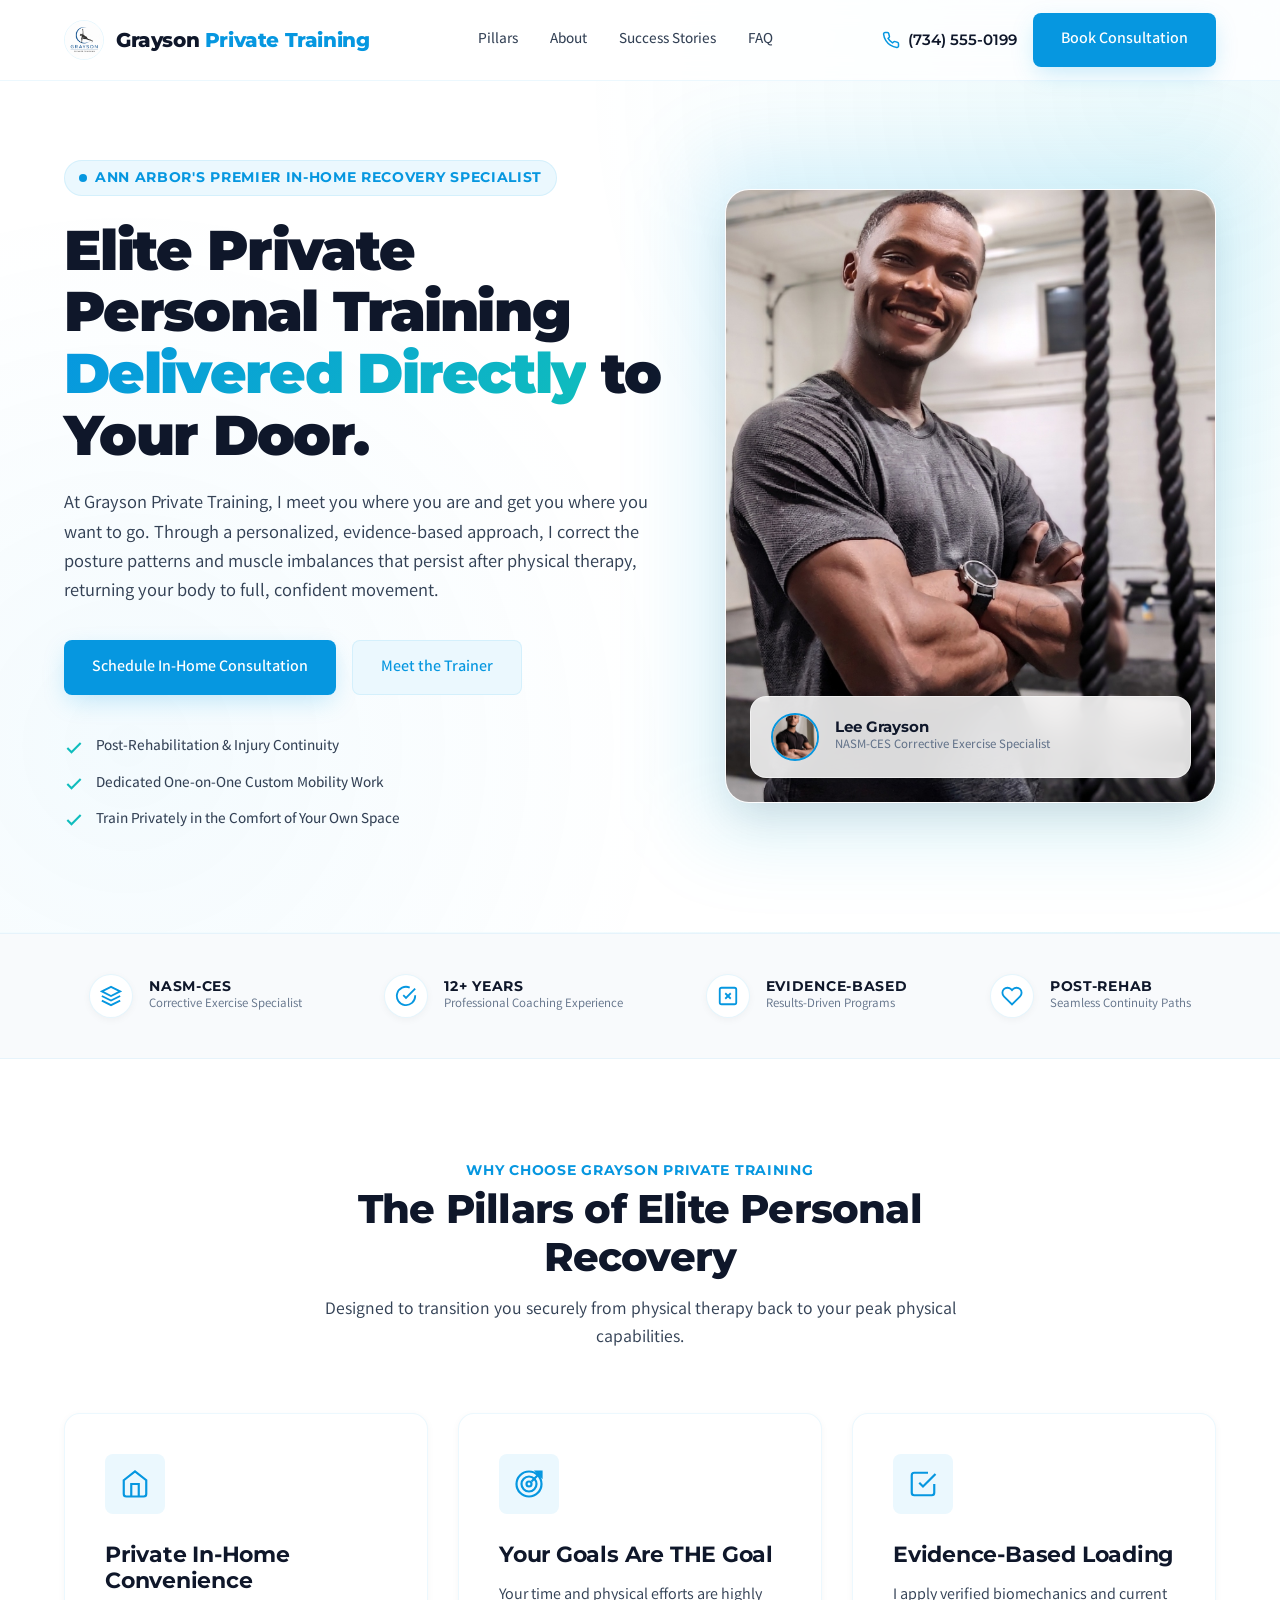
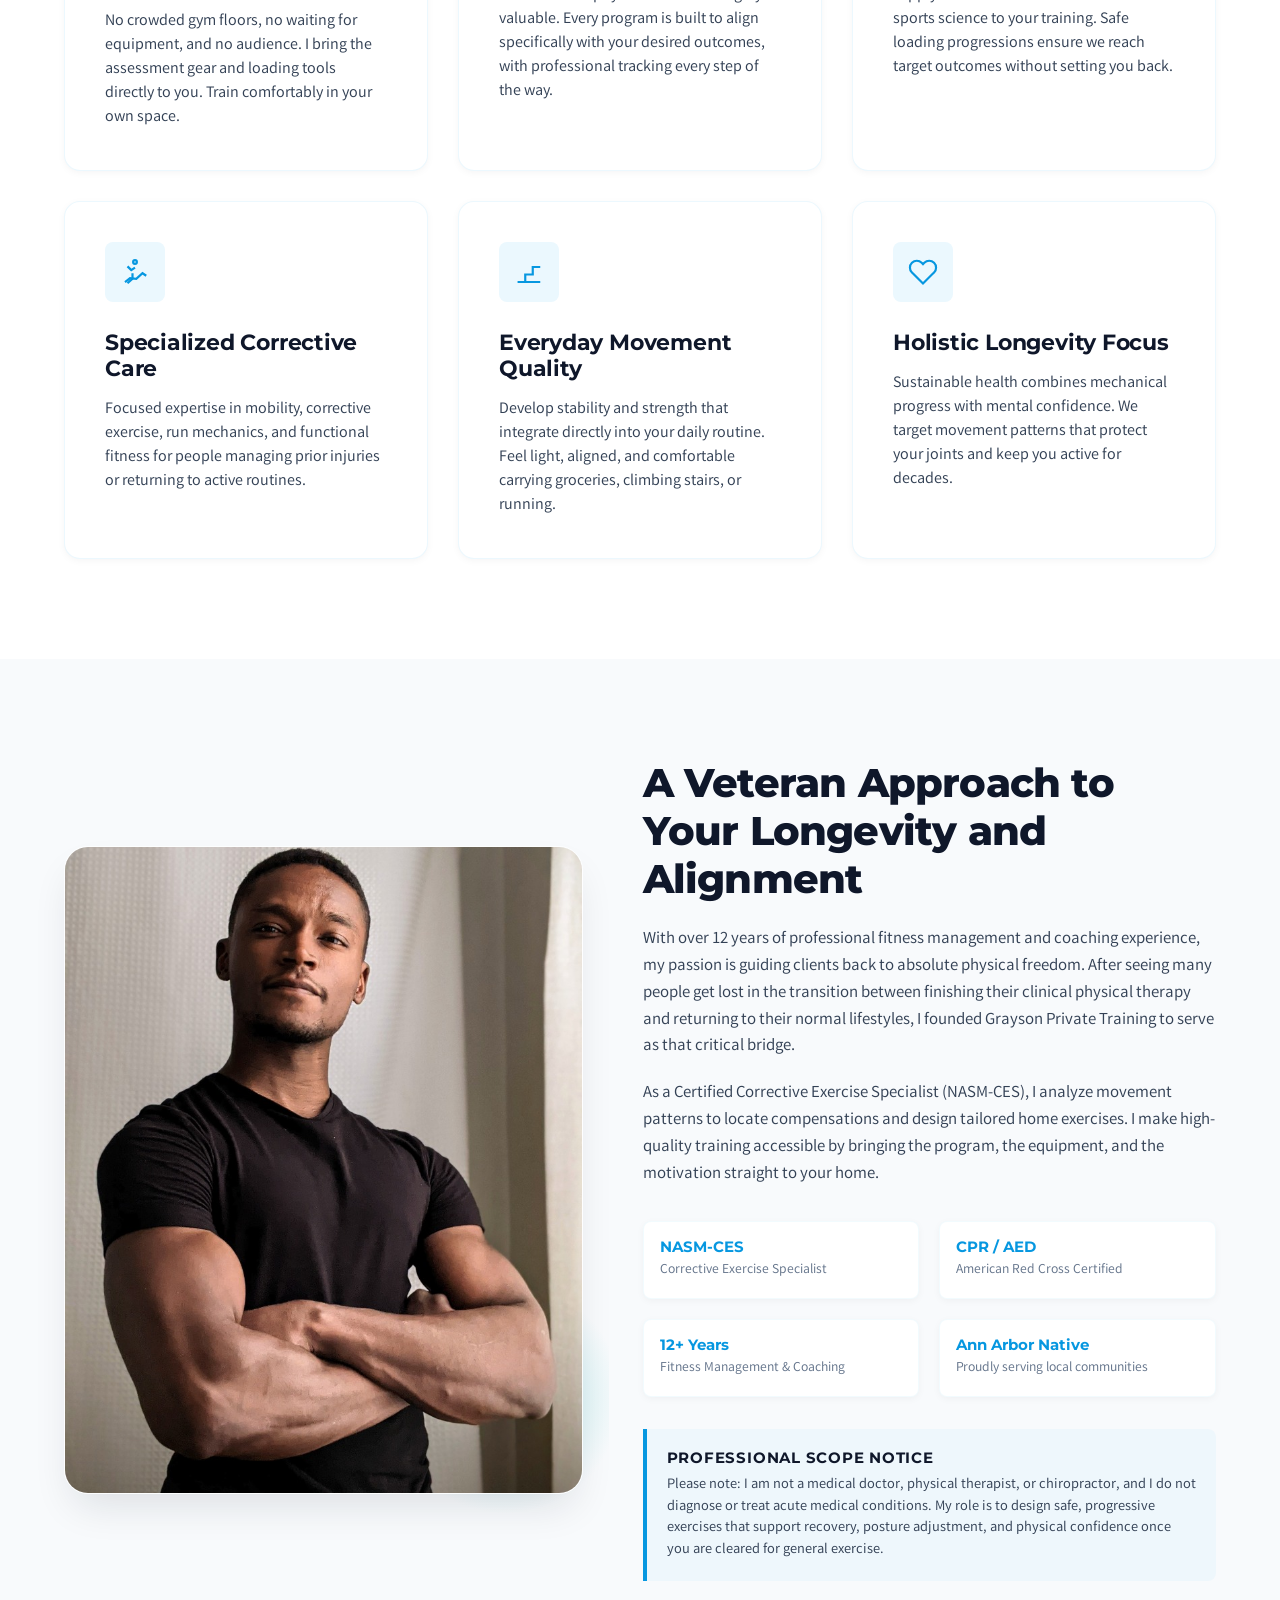
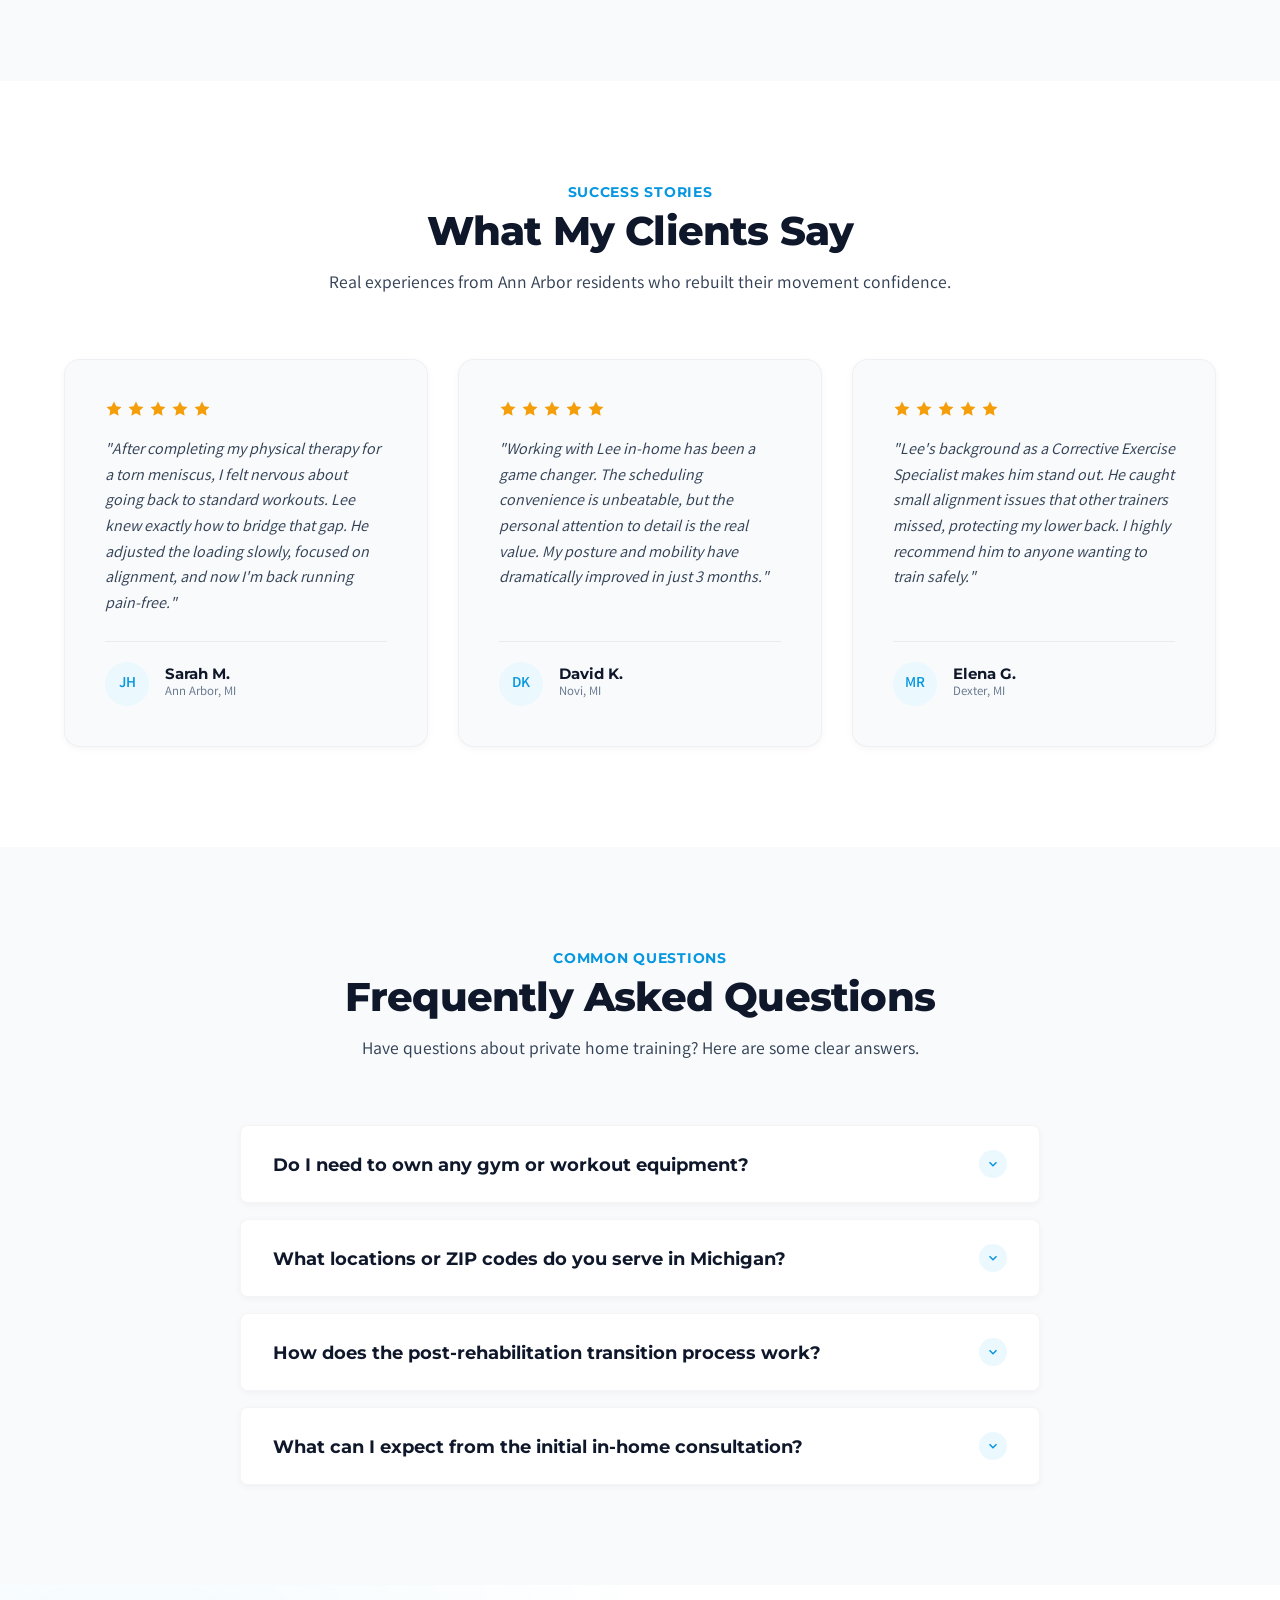
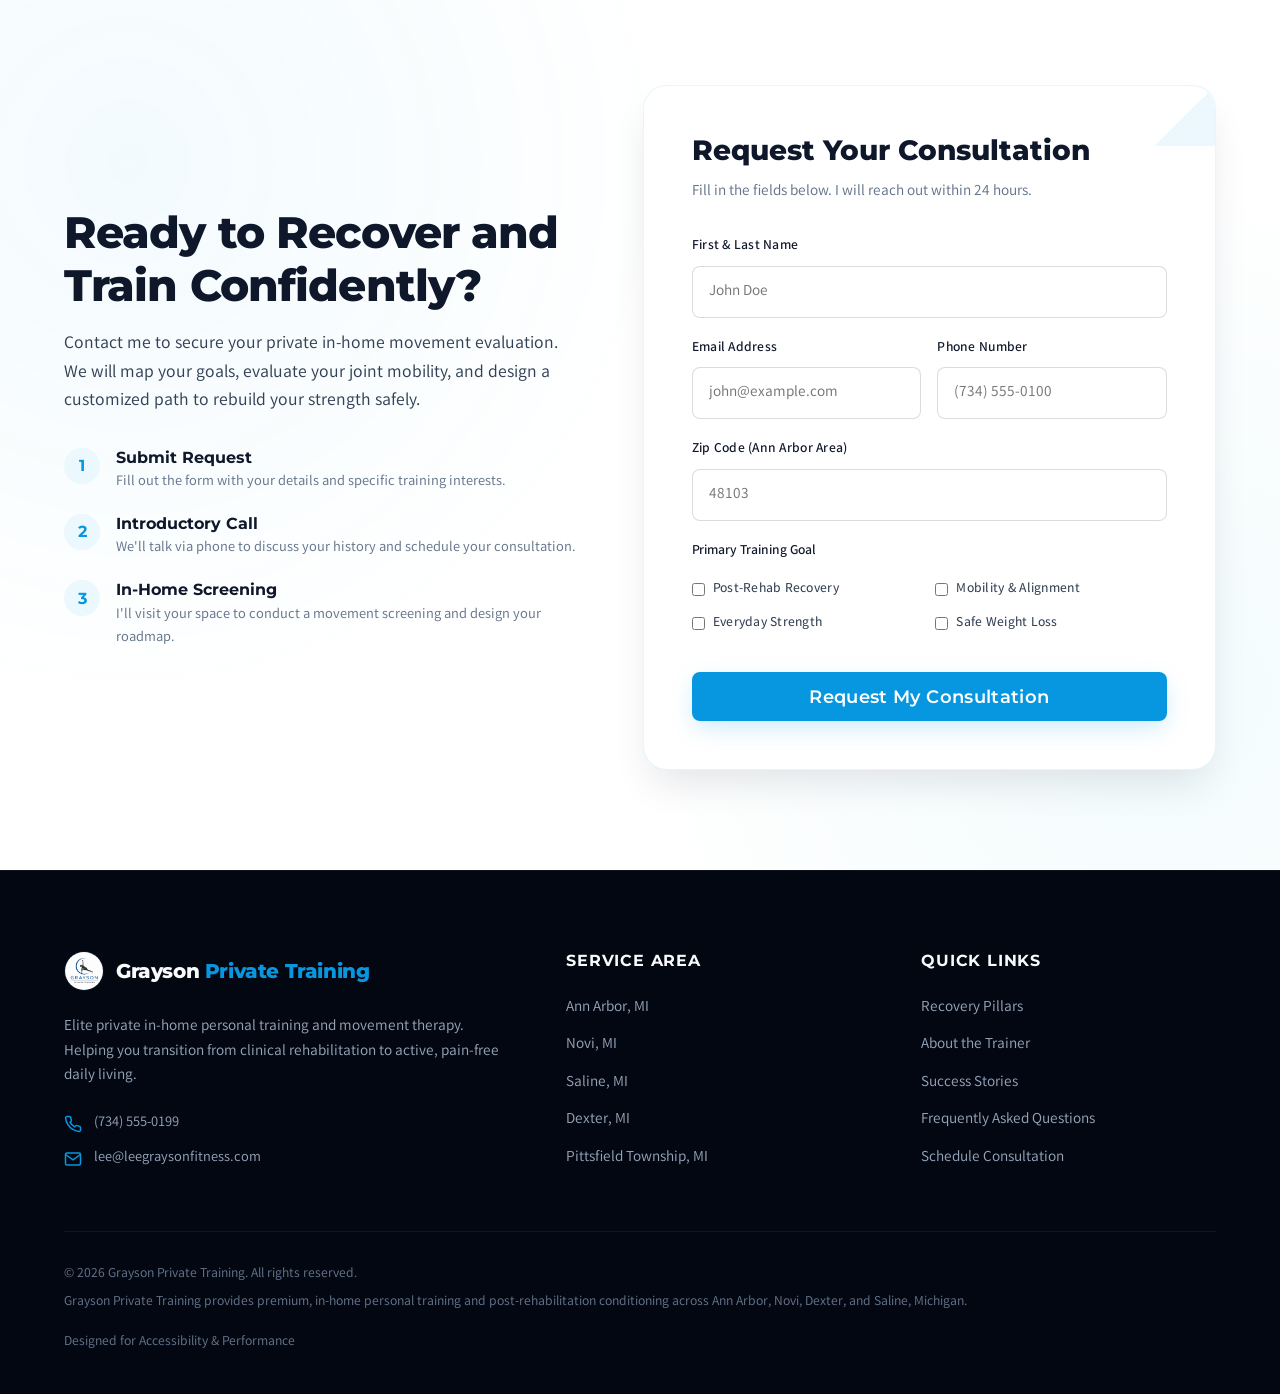
==== index.html @ cd9f8659 "Create CNAME file for leegraysonfitness.com and update domains in index.html" ====
<!DOCTYPE html>
<html lang="en">
<head>
    <meta charset="UTF-8">
    <meta name="viewport" content="width=device-width, initial-scale=1.0">
    
    <!-- Primary SEO Meta Tags -->
    <title>Grayson Private Training | Private In-Home Personal Trainer Ann Arbor</title>
    <meta name="description" content="Elite private in-home personal training and post-rehab mobility recovery in Ann Arbor, MI. Certified Corrective Exercise Specialist (NASM-CES) with 12+ years experience. Bridge the gap between physical therapy and everyday active life.">
    <meta name="keywords" content="personal trainer Ann Arbor, private personal training Ann Arbor Michigan, in-home personal training Ann Arbor, corrective exercise specialist Ann Arbor, Grayson Private Training, mobility recovery Ann Arbor, post rehabilitation training Ann Arbor">
    <meta name="author" content="Grayson Private Training">
    <meta name="robots" content="index, follow">
    <link rel="canonical" href="https://leegraysonfitness.com/">

    <!-- Open Graph / Facebook -->
    <meta property="og:type" content="website">
    <meta property="og:url" content="https://leegraysonfitness.com/">
    <meta property="og:title" content="Grayson Private Training | Private In-Home Personal Training Ann Arbor">
    <meta property="og:description" content="Elite private in-home personal training and post-rehab mobility recovery in Ann Arbor, MI. Certified Corrective Exercise Specialist (NASM-CES).">
    <meta property="og:image" content="assets/grayson-gym.jpg">

    <!-- Twitter -->
    <meta property="twitter:card" content="summary_large_image">
    <meta property="twitter:url" content="https://leegraysonfitness.com/">
    <meta property="twitter:title" content="Grayson Private Training | Private In-Home Personal Training Ann Arbor">
    <meta property="twitter:description" content="Elite private in-home personal training and post-rehab mobility recovery in Ann Arbor, MI. Certified Corrective Exercise Specialist (NASM-CES).">
    <meta property="twitter:image" content="assets/grayson-gym.jpg">

    <!-- Stylesheet -->
    <link rel="stylesheet" href="style.css">

    <!-- Local Business Structured Data (JSON-LD) -->
    <script type="application/ld+json">
    {
      "@context": "https://schema.org",
      "@type": "ProfessionalService",
      "name": "Grayson Private Training",
      "image": "https://leegraysonfitness.com/assets/grayson-gym.jpg",
      "description": "Elite private in-home personal training and post-rehabilitation mobility recovery in Ann Arbor, Michigan.",
      "address": {
        "@type": "PostalAddress",
        "addressLocality": "Ann Arbor",
        "addressRegion": "MI",
        "addressCountry": "US"
      },
      "geo": {
        "@type": "GeoCoordinates",
        "latitude": "42.2808",
        "longitude": "-83.7430"
      },
      "url": "https://leegraysonfitness.com",
      "telephone": "+1-734-555-0199",
      "priceRange": "$$",
      "openingHoursSpecification": [
        {
          "@type": "OpeningHoursSpecification",
          "dayOfWeek": [
            "Monday",
            "Tuesday",
            "Wednesday",
            "Thursday",
            "Friday",
            "Saturday"
          ],
          "opens": "06:00",
          "closes": "20:00"
        }
      ],
      "areaServed": [
        {
          "@type": "AdministrativeArea",
          "name": "Ann Arbor"
        },
        {
          "@type": "AdministrativeArea",
          "name": "Saline"
        },
        {
          "@type": "AdministrativeArea",
          "name": "Dexter"
        }
      ],
      "knowsAbout": [
        "Corrective Exercise",
        "Personal Training",
        "Post-Rehabilitation Mobility",
        "Movement Mechanics",
        "Functional Fitness"
      ]
    }
    </script>
</head>
<body>

    <!-- STICKY HEADER & NAVIGATION -->
    <header class="navbar" id="navbar" role="banner">
        <div class="container nav-container">
            <a href="#" class="logo-link" aria-label="Grayson Private Training Home">
                <img class="logo-img" src="assets/logo.jpg" alt="Grayson Private Training Logo">
                <div class="logo-text">Grayson <span>Private Training</span></div>
            </a>

            <!-- Desktop Nav Links -->
            <nav role="navigation" aria-label="Main Navigation">
                <ul class="nav-menu">
                    <li><a href="#pillars" class="nav-link">Pillars</a></li>
                    <li><a href="#about" class="nav-link">About</a></li>
                    <li><a href="#testimonials" class="nav-link">Success Stories</a></li>
                    <li><a href="#faq" class="nav-link">FAQ</a></li>
                    <li class="nav-cta-mobile">
                        <a href="tel:7345550199" class="phone-cta">
                            <svg viewBox="0 0 24 24"><path d="M22 16.92v3a2 2 0 0 1-2.18 2 19.79 19.79 0 0 1-8.63-3.07 19.5 19.5 0 0 1-6-6 19.79 19.79 0 0 1-3.07-8.67A2 2 0 0 1 4.11 2h3a2 2 0 0 1 2 1.72 12.84 12.84 0 0 0 .7 2.81 2 2 0 0 1-.45 2.11L8.09 9.91a16 16 0 0 0 6 6l1.27-1.27a2 2 0 0 1 2.11-.45 12.84 12.84 0 0 0 2.81.7A2 2 0 0 1 22 16.92z"/></svg>
                            (734) 555-0199
                        </a>
                        <a href="#consultation" class="btn btn-primary">Book Consultation</a>
                    </li>
                </ul>
            </nav>

            <div class="nav-cta">
                <a href="tel:7345550199" class="phone-cta" aria-label="Call Grayson Private Training at 734-555-0199">
                    <svg viewBox="0 0 24 24" aria-hidden="true"><path d="M22 16.92v3a2 2 0 0 1-2.18 2 19.79 19.79 0 0 1-8.63-3.07 19.5 19.5 0 0 1-6-6 19.79 19.79 0 0 1-3.07-8.67A2 2 0 0 1 4.11 2h3a2 2 0 0 1 2 1.72 12.84 12.84 0 0 0 .7 2.81 2 2 0 0 1-.45 2.11L8.09 9.91a16 16 0 0 0 6 6l1.27-1.27a2 2 0 0 1 2.11-.45 12.84 12.84 0 0 0 2.81.7A2 2 0 0 1 22 16.92z"/></svg>
                    (734) 555-0199
                </a>
                <a href="#consultation" class="btn btn-primary">Book Consultation</a>
            </div>

            <!-- Hamburger Button for Mobile -->
            <button class="menu-toggle" id="menu-toggle" aria-label="Toggle navigation menu" aria-controls="navbar" aria-expanded="false">
                <span></span>
                <span></span>
                <span></span>
            </button>
        </div>
    </header>

    <main id="main-content" role="main">
        
        <!-- SECTION 1: THE HERO ZONE -->
        <section class="hero-section" aria-labelledby="hero-title">
            <div class="container hero-grid">
                <div class="hero-content">
                    <div class="hero-tagline">
                        <span class="pulse-dot" aria-hidden="true"></span>
                        Ann Arbor's Premier In-Home Recovery Specialist
                    </div>
                    <h1 id="hero-title">Elite Private Personal Training <span class="gradient-text">Delivered Directly</span> to Your Door.</h1>
                    <p>At Grayson Private Training, I meet you where you are and get you where you want to go. Through a personalized, evidence-based approach, I correct the posture patterns and muscle imbalances that persist after physical therapy, returning your body to full, confident movement.</p>
                    
                    <div class="hero-buttons">
                        <a href="#consultation" class="btn btn-primary">Schedule In-Home Consultation</a>
                        <a href="#about" class="btn btn-secondary">Meet the Trainer</a>
                    </div>

                    <ul class="hero-bullets">
                        <li class="hero-bullet">
                            <svg viewBox="0 0 24 24" aria-hidden="true"><polyline points="20 6 9 17 4 12"/></svg>
                            Post-Rehabilitation & Injury Continuity
                        </li>
                        <li class="hero-bullet">
                            <svg viewBox="0 0 24 24" aria-hidden="true"><polyline points="20 6 9 17 4 12"/></svg>
                            Dedicated One-on-One Custom Mobility Work
                        </li>
                        <li class="hero-bullet">
                            <svg viewBox="0 0 24 24" aria-hidden="true"><polyline points="20 6 9 17 4 12"/></svg>
                            Train Privately in the Comfort of Your Own Space
                        </li>
                    </ul>
                </div>
                
                <div class="hero-visual-wrapper">
                    <div class="hero-visual-backdrop" aria-hidden="true"></div>
                    <div class="hero-visual-container">
                        <!-- User's Gym photo used for hero asset -->
                        <img class="hero-visual-img" src="assets/grayson-gym.jpg" alt="Personal Trainer Grayson smiling in an active home gym setting with training ropes">
                        
                        <div class="hero-badge">
                            <img class="badge-avatar" src="assets/grayson-portrait.jpg" alt="Lee Grayson portrait">
                            <div class="badge-info">
                                <h4>Lee Grayson</h4>
                                <p>NASM-CES Corrective Exercise Specialist</p>
                            </div>
                        </div>
                    </div>
                </div>
            </div>
        </section>

        <!-- SECTION 2: CREDENTIALS SUMMARY BAR -->
        <section class="credentials-section" aria-label="Credentials Overview">
            <div class="container credentials-container">
                <div class="credential-item">
                    <div class="credential-icon">
                        <svg viewBox="0 0 24 24" aria-hidden="true"><path d="M12 2L2 7l10 5 10-5-10-5zM2 17l10 5 10-5M2 12l10 5 10-5"/></svg>
                    </div>
                    <div class="credential-text">
                        <h4>NASM-CES</h4>
                        <p>Corrective Exercise Specialist</p>
                    </div>
                </div>

                <div class="credential-item">
                    <div class="credential-icon">
                        <svg viewBox="0 0 24 24" aria-hidden="true"><path d="M22 11.08V12a10 10 0 1 1-5.93-9.14"/><polyline points="22 4 12 14.01 9 11.01"/></svg>
                    </div>
                    <div class="credential-text">
                        <h4>12+ Years</h4>
                        <p>Professional Coaching Experience</p>
                    </div>
                </div>

                <div class="credential-item">
                    <div class="credential-icon">
                        <svg viewBox="0 0 24 24" aria-hidden="true"><rect x="3" y="3" width="18" height="18" rx="2" ry="2"/><line x1="9" y1="9" x2="15" y2="15"/><line x1="15" y1="9" x2="9" y2="15"/></svg>
                    </div>
                    <div class="credential-text">
                        <h4>Evidence-Based</h4>
                        <p>Results-Driven Programs</p>
                    </div>
                </div>

                <div class="credential-item">
                    <div class="credential-icon">
                        <svg viewBox="0 0 24 24" aria-hidden="true"><path d="M20.84 4.61a5.5 5.5 0 0 0-7.78 0L12 5.67l-1.06-1.06a5.5 5.5 0 0 0-7.78 7.78l1.06 1.06L12 21.23l7.78-7.78 1.06-1.06a5.5 5.5 0 0 0 0-7.78z"/></svg>
                    </div>
                    <div class="credential-text">
                        <h4>Post-Rehab</h4>
                        <p>Seamless Continuity Paths</p>
                    </div>
                </div>
            </div>
        </section>

        <!-- SECTION 3: THE RECOVERY & TRAINING PILLARS -->
        <section class="section-padding" id="pillars" aria-labelledby="pillars-title">
            <div class="container">
                <div class="section-header reveal">
                    <span class="subtitle">Why Choose Grayson Private Training</span>
                    <h2 id="pillars-title">The Pillars of Elite Personal Recovery</h2>
                    <p>Designed to transition you securely from physical therapy back to your peak physical capabilities.</p>
                </div>

                <div class="pillars-grid">
                    <!-- Pillar 1: Private In-Home Service -->
                    <article class="pillar-card reveal">
                        <div class="pillar-icon-box">
                            <!-- House SVG -->
                            <svg viewBox="0 0 24 24" aria-hidden="true">
                                <path d="M3 9l9-7 9 7v11a2 2 0 0 1-2 2H5a2 2 0 0 1-2-2z"/>
                                <polyline points="9 22 9 12 15 12 15 22"/>
                            </svg>
                        </div>
                        <h3>Private In-Home Convenience</h3>
                        <p>No crowded gym floors, no waiting for equipment, and no audience. I bring the assessment gear and loading tools directly to you. Train comfortably in your own space.</p>
                    </article>

                    <!-- Pillar 2: Your Goals Are THE Goal -->
                    <article class="pillar-card reveal">
                        <div class="pillar-icon-box">
                            <!-- Bullseye SVG -->
                            <svg viewBox="0 0 24 24" aria-hidden="true">
                                <circle cx="12" cy="12" r="10"/>
                                <circle cx="12" cy="12" r="6"/>
                                <circle cx="12" cy="12" r="2"/>
                                <line x1="22" y1="2" x2="14" y2="10"/>
                                <polygon points="22 2 18 2 22 6 22 2"/>
                            </svg>
                        </div>
                        <h3>Your Goals Are THE Goal</h3>
                        <p>Your time and physical efforts are highly valuable. Every program is built to align specifically with your desired outcomes, with professional tracking every step of the way.</p>
                    </article>

                    <!-- Pillar 3: Evidence Based -->
                    <article class="pillar-card reveal">
                        <div class="pillar-icon-box">
                            <!-- Checklist SVG -->
                            <svg viewBox="0 0 24 24" aria-hidden="true">
                                <polyline points="9 11 12 14 22 4"/>
                                <path d="M21 12v7a2 2 0 0 1-2 2H5a2 2 0 0 1-2-2V5a2 2 0 0 1 2-2h11"/>
                            </svg>
                        </div>
                        <h3>Evidence-Based Loading</h3>
                        <p>I apply verified biomechanics and current sports science to your training. Safe loading progressions ensure we reach target outcomes without setting you back.</p>
                    </article>

                    <!-- Pillar 4: Specialized Care -->
                    <article class="pillar-card reveal">
                        <div class="pillar-icon-box">
                            <!-- Fitness / Stretching SVG -->
                            <svg viewBox="0 0 24 24" aria-hidden="true">
                                <circle cx="12" cy="4" r="1.5"/>
                                <path d="M4 20l4-3 5 .5 5-4.5 3 2"/>
                                <path d="M12 8.5l-3 2-3-3"/>
                                <path d="M10 13v4.5l-4 3.5"/>
                            </svg>
                        </div>
                        <h3>Specialized Corrective Care</h3>
                        <p>Focused expertise in mobility, corrective exercise, run mechanics, and functional fitness for people managing prior injuries or returning to active routines.</p>
                    </article>

                    <!-- Pillar 5: Movement for Everyday Use -->
                    <article class="pillar-card reveal">
                        <div class="pillar-icon-box">
                            <!-- Stairs SVG -->
                            <svg viewBox="0 0 24 24" aria-hidden="true">
                                <polyline points="3 20 9 20 9 14 15 14 15 8 21 8"/>
                                <line x1="3" y1="20" x2="21" y2="20"/>
                            </svg>
                        </div>
                        <h3>Everyday Movement Quality</h3>
                        <p>Develop stability and strength that integrate directly into your daily routine. Feel light, aligned, and comfortable carrying groceries, climbing stairs, or running.</p>
                    </article>

                    <!-- Pillar 6: Holistic Approach -->
                    <article class="pillar-card reveal">
                        <div class="pillar-icon-box">
                            <!-- Heart SVG -->
                            <svg viewBox="0 0 24 24" aria-hidden="true">
                                <path d="M20.84 4.61a5.5 5.5 0 0 0-7.78 0L12 5.67l-1.06-1.06a5.5 5.5 0 0 0-7.78 7.78l1.06 1.06L12 21.23l7.78-7.78 1.06-1.06a5.5 5.5 0 0 0 0-7.78z"/>
                            </svg>
                        </div>
                        <h3>Holistic Longevity Focus</h3>
                        <p>Sustainable health combines mechanical progress with mental confidence. We target movement patterns that protect your joints and keep you active for decades.</p>
                    </article>
                </div>
            </div>
        </section>

        <!-- SECTION 4: ABOUT THE TRAINER & CLINICAL BOUNDARY -->
        <section class="section-padding about-section" id="about" aria-labelledby="about-title">
            <div class="container about-grid">
                <div class="about-visual-wrapper reveal">
                    <div class="about-visual-container">
                        <!-- User's Portrait photo used for profile asset -->
                        <img class="about-visual-img" src="assets/grayson-portrait.jpg" alt="Lee Grayson, private personal trainer and corrective exercise specialist, arms crossed in athletic attire">
                    </div>
                    <div class="about-visual-decor" aria-hidden="true"></div>
                </div>

                <div class="about-content reveal">
                    <h2 id="about-title">A Veteran Approach to Your Longevity and Alignment</h2>
                    <p>With over 12 years of professional fitness management and coaching experience, my passion is guiding clients back to absolute physical freedom. After seeing many people get lost in the transition between finishing their clinical physical therapy and returning to their normal lifestyles, I founded Grayson Private Training to serve as that critical bridge.</p>
                    <p>As a Certified Corrective Exercise Specialist (NASM-CES), I analyze movement patterns to locate compensations and design tailored home exercises. I make high-quality training accessible by bringing the program, the equipment, and the motivation straight to your home.</p>

                    <div class="about-credentials-grid">
                        <div class="about-credential-card">
                            <h4>NASM-CES</h4>
                            <p>Corrective Exercise Specialist</p>
                        </div>
                        <div class="about-credential-card">
                            <h4>CPR / AED</h4>
                            <p>American Red Cross Certified</p>
                        </div>
                        <div class="about-credential-card">
                            <h4>12+ Years</h4>
                            <p>Fitness Management & Coaching</p>
                        </div>
                        <div class="about-credential-card">
                            <h4>Ann Arbor Native</h4>
                            <p>Proudly serving local communities</p>
                        </div>
                    </div>

                    <!-- Clinical Boundary Disclaimer -->
                    <div class="clinical-boundary-box" role="note" aria-label="Professional clinical boundary notice">
                        <h4>Professional Scope Notice</h4>
                        <p>Please note: I am not a medical doctor, physical therapist, or chiropractor, and I do not diagnose or treat acute medical conditions. My role is to design safe, progressive exercises that support recovery, posture adjustment, and physical confidence once you are cleared for general exercise.</p>
                    </div>
                </div>
            </div>
        </section>

        <!-- SECTION 5: CLIENT TESTIMONIALS -->
        <section class="section-padding testimonials-section" id="testimonials" aria-labelledby="testimonials-title">
            <div class="container">
                <div class="section-header reveal">
                    <span class="subtitle">Success Stories</span>
                    <h2 id="testimonials-title">What My Clients Say</h2>
                    <p>Real experiences from Ann Arbor residents who rebuilt their movement confidence.</p>
                </div>

                <div class="testimonials-grid">
                    <!-- Testimonial 1 -->
                    <div class="testimonial-card reveal">
                        <div class="testimonial-rating" aria-label="5 out of 5 stars">
                            <svg viewBox="0 0 24 24"><polygon points="12 2 15.09 8.26 22 9.27 17 14.14 18.18 21.02 12 17.77 5.82 21.02 7 14.14 2 9.27 8.91 8.26 12 2"/></svg>
                            <svg viewBox="0 0 24 24"><polygon points="12 2 15.09 8.26 22 9.27 17 14.14 18.18 21.02 12 17.77 5.82 21.02 7 14.14 2 9.27 8.91 8.26 12 2"/></svg>
                            <svg viewBox="0 0 24 24"><polygon points="12 2 15.09 8.26 22 9.27 17 14.14 18.18 21.02 12 17.77 5.82 21.02 7 14.14 2 9.27 8.91 8.26 12 2"/></svg>
                            <svg viewBox="0 0 24 24"><polygon points="12 2 15.09 8.26 22 9.27 17 14.14 18.18 21.02 12 17.77 5.82 21.02 7 14.14 2 9.27 8.91 8.26 12 2"/></svg>
                            <svg viewBox="0 0 24 24"><polygon points="12 2 15.09 8.26 22 9.27 17 14.14 18.18 21.02 12 17.77 5.82 21.02 7 14.14 2 9.27 8.91 8.26 12 2"/></svg>
                        </div>
                        <p class="testimonial-text">"After completing my physical therapy for a torn meniscus, I felt nervous about going back to standard workouts. Lee knew exactly how to bridge that gap. He adjusted the loading slowly, focused on alignment, and now I'm back running pain-free."</p>
                        <div class="testimonial-author">
                            <div class="author-initials">JH</div>
                            <div class="author-info">
                                <h4>Sarah M.</h4>
                                <p>Ann Arbor, MI</p>
                            </div>
                        </div>
                    </div>

                    <!-- Testimonial 2 -->
                    <div class="testimonial-card reveal">
                        <div class="testimonial-rating" aria-label="5 out of 5 stars">
                            <svg viewBox="0 0 24 24"><polygon points="12 2 15.09 8.26 22 9.27 17 14.14 18.18 21.02 12 17.77 5.82 21.02 7 14.14 2 9.27 8.91 8.26 12 2"/></svg>
                            <svg viewBox="0 0 24 24"><polygon points="12 2 15.09 8.26 22 9.27 17 14.14 18.18 21.02 12 17.77 5.82 21.02 7 14.14 2 9.27 8.91 8.26 12 2"/></svg>
                            <svg viewBox="0 0 24 24"><polygon points="12 2 15.09 8.26 22 9.27 17 14.14 18.18 21.02 12 17.77 5.82 21.02 7 14.14 2 9.27 8.91 8.26 12 2"/></svg>
                            <svg viewBox="0 0 24 24"><polygon points="12 2 15.09 8.26 22 9.27 17 14.14 18.18 21.02 12 17.77 5.82 21.02 7 14.14 2 9.27 8.91 8.26 12 2"/></svg>
                            <svg viewBox="0 0 24 24"><polygon points="12 2 15.09 8.26 22 9.27 17 14.14 18.18 21.02 12 17.77 5.82 21.02 7 14.14 2 9.27 8.91 8.26 12 2"/></svg>
                        </div>
                        <p class="testimonial-text">"Working with Lee in-home has been a game changer. The scheduling convenience is unbeatable, but the personal attention to detail is the real value. My posture and mobility have dramatically improved in just 3 months."</p>
                        <div class="testimonial-author">
                            <div class="author-initials">DK</div>
                            <div class="author-info">
                                <h4>David K.</h4>
                                <p>Novi, MI</p>
                            </div>
                        </div>
                    </div>

                    <!-- Testimonial 3 -->
                    <div class="testimonial-card reveal">
                        <div class="testimonial-rating" aria-label="5 out of 5 stars">
                            <svg viewBox="0 0 24 24"><polygon points="12 2 15.09 8.26 22 9.27 17 14.14 18.18 21.02 12 17.77 5.82 21.02 7 14.14 2 9.27 8.91 8.26 12 2"/></svg>
                            <svg viewBox="0 0 24 24"><polygon points="12 2 15.09 8.26 22 9.27 17 14.14 18.18 21.02 12 17.77 5.82 21.02 7 14.14 2 9.27 8.91 8.26 12 2"/></svg>
                            <svg viewBox="0 0 24 24"><polygon points="12 2 15.09 8.26 22 9.27 17 14.14 18.18 21.02 12 17.77 5.82 21.02 7 14.14 2 9.27 8.91 8.26 12 2"/></svg>
                            <svg viewBox="0 0 24 24"><polygon points="12 2 15.09 8.26 22 9.27 17 14.14 18.18 21.02 12 17.77 5.82 21.02 7 14.14 2 9.27 8.91 8.26 12 2"/></svg>
                            <svg viewBox="0 0 24 24"><polygon points="12 2 15.09 8.26 22 9.27 17 14.14 18.18 21.02 12 17.77 5.82 21.02 7 14.14 2 9.27 8.91 8.26 12 2"/></svg>
                        </div>
                        <p class="testimonial-text">"Lee's background as a Corrective Exercise Specialist makes him stand out. He caught small alignment issues that other trainers missed, protecting my lower back. I highly recommend him to anyone wanting to train safely."</p>
                        <div class="testimonial-author">
                            <div class="author-initials">MR</div>
                            <div class="author-info">
                                <h4>Elena G.</h4>
                                <p>Dexter, MI</p>
                            </div>
                        </div>
                    </div>
                </div>
            </div>
        </section>

        <!-- SECTION 6: FAQ ACCORDION -->
        <section class="section-padding faq-section" id="faq" aria-labelledby="faq-title">
            <div class="container">
                <div class="section-header reveal">
                    <span class="subtitle">Common Questions</span>
                    <h2 id="faq-title">Frequently Asked Questions</h2>
                    <p>Have questions about private home training? Here are some clear answers.</p>
                </div>

                <div class="faq-container reveal">
                    <!-- FAQ 1 -->
                    <div class="faq-item">
                        <button class="faq-question-btn" aria-expanded="false">
                            Do I need to own any gym or workout equipment?
                            <span class="faq-icon-wrapper">
                                <svg viewBox="0 0 24 24"><polyline points="6 9 12 15 18 9"/></svg>
                            </span>
                        </button>
                        <div class="faq-answer">
                            <div class="faq-answer-inner">
                                No. I bring all the necessary equipment to evaluate and program your sessions, including resistance bands, stability mats, balance pads, and mobility tools. All you need to provide is a clear, moderate space in your living room or garage.
                            </div>
                        </div>
                    </div>

                    <!-- FAQ 2 -->
                    <div class="faq-item">
                        <button class="faq-question-btn" aria-expanded="false">
                            What locations or ZIP codes do you serve in Michigan?
                            <span class="faq-icon-wrapper">
                                <svg viewBox="0 0 24 24"><polyline points="6 9 12 15 18 9"/></svg>
                            </span>
                        </button>
                        <div class="faq-answer">
                            <div class="faq-answer-inner">
                                I primarily serve the greater Ann Arbor area, including downtown Ann Arbor, Novi, and surrounding communities like Saline, Dexter, and Pittsfield Township. If you are unsure if you are in my radius, send a request with your zip code and we can discuss!
                            </div>
                        </div>
                    </div>

                    <!-- FAQ 3 -->
                    <div class="faq-item">
                        <button class="faq-question-btn" aria-expanded="false">
                            How does the post-rehabilitation transition process work?
                            <span class="faq-icon-wrapper">
                                <svg viewBox="0 0 24 24"><polyline points="6 9 12 15 18 9"/></svg>
                            </span>
                        </button>
                        <div class="faq-answer">
                            <div class="faq-answer-inner">
                                Once you have been discharged by your physical therapist or orthopedic professional, we coordinate to translate your clinical rehab targets into functional, progressive loading. I focus heavily on movement quality to ensure your transition is smooth, safe, and progressive.
                            </div>
                        </div>
                    </div>

                    <!-- FAQ 4 -->
                    <div class="faq-item">
                        <button class="faq-question-btn" aria-expanded="false">
                            What can I expect from the initial in-home consultation?
                            <span class="faq-icon-wrapper">
                                <svg viewBox="0 0 24 24"><polyline points="6 9 12 15 18 9"/></svg>
                            </span>
                        </button>
                        <div class="faq-answer">
                            <div class="faq-answer-inner">
                                The consultation takes about 60 minutes. We'll start with a thorough review of your medical and exercise history, perform a physical movement screening to analyze your posture and joints, assess your designated training area, and establish clear targets.
                            </div>
                        </div>
                    </div>
                </div>
            </div>
        </section>

        <!-- SECTION 7: THE LEAD CAPTURE PORTAL -->
        <section class="section-padding form-section" id="consultation" aria-labelledby="form-title">
            <div class="container form-grid">
                <div class="form-info reveal">
                    <h2 id="form-title">Ready to Recover and Train Confidently?</h2>
                    <p>Contact me to secure your private in-home movement evaluation. We will map your goals, evaluate your joint mobility, and design a customized path to rebuild your strength safely.</p>
                    
                    <div class="form-steps">
                        <div class="form-step-item">
                            <div class="step-num">1</div>
                            <div class="step-text">
                                <h4>Submit Request</h4>
                                <p>Fill out the form with your details and specific training interests.</p>
                            </div>
                        </div>
                        <div class="form-step-item">
                            <div class="step-num">2</div>
                            <div class="step-text">
                                <h4>Introductory Call</h4>
                                <p>We'll talk via phone to discuss your history and schedule your consultation.</p>
                            </div>
                        </div>
                        <div class="form-step-item">
                            <div class="step-num">3</div>
                            <div class="step-text">
                                <h4>In-Home Screening</h4>
                                <p>I'll visit your space to conduct a movement screening and design your roadmap.</p>
                            </div>
                        </div>
                    </div>
                </div>

                <div class="focus-card reveal">
                    <h3>Request Your Consultation</h3>
                    <p class="subtext">Fill in the fields below. I will reach out within 24 hours.</p>
                    
                    <form class="vertical-form" id="consultation-form" action="#" method="POST" novalidate>
                        <div class="form-group">
                            <label for="name">First & Last Name</label>
                            <input type="text" id="name" name="name" required autocomplete="name" placeholder="John Doe">
                        </div>

                        <div class="form-group-row">
                            <div class="form-group">
                                <label for="email">Email Address</label>
                                <input type="email" id="email" name="email" required autocomplete="email" placeholder="john@example.com">
                            </div>

                            <div class="form-group">
                                <label for="phone">Phone Number</label>
                                <input type="tel" id="phone" name="phone" required autocomplete="tel" placeholder="(734) 555-0100">
                            </div>
                        </div>

                        <div class="form-group">
                            <label for="zip">Zip Code (Ann Arbor Area)</label>
                            <input type="text" id="zip" name="zip" required pattern="[0-9]{5}" title="Please enter a valid 5-digit zip code" placeholder="48103">
                        </div>

                        <div class="form-group">
                            <span class="choice-label">Primary Training Goal</span>
                            <div class="goals-choices">
                                <label class="choice-item">
                                    <input type="checkbox" name="services" value="Post-Rehab Recovery">
                                    <span class="choice-text">Post-Rehab Recovery</span>
                                </label>
                                <label class="choice-item">
                                    <input type="checkbox" name="services" value="Mobility & Posture">
                                    <span class="choice-text">Mobility & Alignment</span>
                                </label>
                                <label class="choice-item">
                                    <input type="checkbox" name="services" value="Everyday Strength">
                                    <span class="choice-text">Everyday Strength</span>
                                </label>
                                <label class="choice-item">
                                    <input type="checkbox" name="services" value="Safe Weight Loss">
                                    <span class="choice-text">Safe Weight Loss</span>
                                </label>
                            </div>
                        </div>

                        <button type="submit" class="btn btn-primary btn-submit">Request My Consultation</button>
                    </form>

                    <!-- Interactive completion overlay -->
                    <div class="form-success-overlay" id="success-overlay" role="dialog" aria-modal="true" aria-labelledby="success-title">
                        <div class="success-icon-box">
                            <svg viewBox="0 0 24 24"><polyline points="20 6 9 17 4 12"/></svg>
                        </div>
                        <h3 id="success-title">Thank you!</h3>
                        <p>Your consultation request has been received. I will reach out to you within 24 hours to schedule your session.</p>
                        <button class="btn btn-outline" id="reset-success">Close</button>
                    </div>
                </div>
            </div>
        </section>

    </main>

    <!-- FOOTER SECTION -->
    <footer class="footer" role="contentinfo">
        <div class="container">
            <div class="footer-grid">
                <div class="footer-info">
                    <a href="#" class="logo-link">
                        <img class="logo-img" src="assets/logo.jpg" alt="Grayson Private Training Logo">
                        <div class="logo-text">Grayson <span>Private Training</span></div>
                    </a>
                    <p class="footer-desc">Elite private in-home personal training and movement therapy. Helping you transition from clinical rehabilitation to active, pain-free daily living.</p>
                    <ul class="footer-contact-list">
                        <li class="footer-contact-item">
                            <svg viewBox="0 0 24 24"><path d="M22 16.92v3a2 2 0 0 1-2.18 2 19.79 19.79 0 0 1-8.63-3.07 19.5 19.5 0 0 1-6-6 19.79 19.79 0 0 1-3.07-8.67A2 2 0 0 1 4.11 2h3a2 2 0 0 1 2 1.72 12.84 12.84 0 0 0 .7 2.81 2 2 0 0 1-.45 2.11L8.09 9.91a16 16 0 0 0 6 6l1.27-1.27a2 2 0 0 1 2.11-.45 12.84 12.84 0 0 0 2.81.7A2 2 0 0 1 22 16.92z"/></svg>
                            <a href="tel:7345550199">(734) 555-0199</a>
                        </li>
                        <li class="footer-contact-item">
                            <svg viewBox="0 0 24 24"><path d="M4 4h16c1.1 0 2 .9 2 2v12c0 1.1-.9 2-2 2H4c-1.1 0-2-.9-2-2V6c0-1.1.9-2 2-2z"/><polyline points="22,6 12,13 2,6"/></svg>
                            <a href="mailto:lee@leegraysonfitness.com">lee@leegraysonfitness.com</a>
                        </li>
                    </ul>
                </div>

                <div class="footer-col">
                    <h4>Service Area</h4>
                    <ul class="footer-links">
                        <li><a href="#consultation">Ann Arbor, MI</a></li>
                        <li><a href="#consultation">Novi, MI</a></li>
                        <li><a href="#consultation">Saline, MI</a></li>
                        <li><a href="#consultation">Dexter, MI</a></li>
                        <li><a href="#consultation">Pittsfield Township, MI</a></li>
                    </ul>
                </div>

                <div class="footer-col">
                    <h4>Quick Links</h4>
                    <ul class="footer-links">
                        <li><a href="#pillars">Recovery Pillars</a></li>
                        <li><a href="#about">About the Trainer</a></li>
                        <li><a href="#testimonials">Success Stories</a></li>
                        <li><a href="#faq">Frequently Asked Questions</a></li>
                        <li><a href="#consultation">Schedule Consultation</a></li>
                    </ul>
                </div>
            </div>

            <div class="footer-bottom">
                <div>
                    <p>&copy; 2026 Grayson Private Training. All rights reserved.</p>
                    <p class="footer-seo-notice">Grayson Private Training provides premium, in-home personal training and post-rehabilitation conditioning across Ann Arbor, Novi, Dexter, and Saline, Michigan.</p>
                </div>
                <p>Designed for Accessibility & Performance</p>
            </div>
        </div>
    </footer>

    <!-- JavaScript Interactions -->
    <script src="main.js"></script>
</body>
</html>
---- style.css ----
/* ==========================================================================
   Grayson Private Training - Design System & Styling
   ========================================================================== */

/* 1. Imports & Core Setup */
@import url('https://fonts.googleapis.com/css2?family=Montserrat:wght@300;400;500;600;700;800;900&family=Varta:wght@300;400;500;600;700&display=swap');

:root {
    /* Color Tokens (HSL based for transparency control) */
    --primary-hsl: 200, 95%, 45%;    /* Sky Blue (#0ea5e9) */
    --accent-hsl: 180, 85%, 40%;     /* Healing Teal (#06b6d4) */
    --dark-hsl: 224, 71%, 4%;        /* Dark Slate (#020617) */
    --card-dark-hsl: 222, 47%, 11%;  /* Dark Card (#0f172a) */
    
    /* Solid Colors derived from HSL */
    --primary: hsl(var(--primary-hsl));
    --primary-light: hsl(200, 95%, 96%);
    --primary-hover: hsl(200, 95%, 38%);
    --accent: hsl(var(--accent-hsl));
    --accent-light: hsl(180, 85%, 96%);
    
    --bg-dark: hsl(var(--dark-hsl));
    --bg-dark-accent: hsl(224, 71%, 8%);
    --bg-light: #f8fafc;
    --bg-white: #ffffff;
    
    --text-dark: #0f172a;
    --text-main: #334155;
    --text-light: #64748b;
    --text-white: #f8fafc;
    
    /* Borders & Shadows */
    --border-light: rgba(14, 165, 233, 0.1);
    --border-focus: rgba(14, 165, 233, 0.4);
    --shadow-sm: 0 2px 8px -1px rgba(15, 23, 42, 0.05);
    --shadow-md: 0 10px 25px -5px rgba(15, 23, 42, 0.08);
    --shadow-lg: 0 20px 40px -10px rgba(15, 23, 42, 0.12);
    --shadow-primary: 0 8px 24px -4px rgba(14, 165, 233, 0.25);
    
    /* Layout & Animation */
    --radius-sm: 8px;
    --radius-md: 16px;
    --radius-lg: 24px;
    --transition-smooth: all 0.3s cubic-bezier(0.4, 0, 0.2, 1);
    --transition-fast: all 0.15s cubic-bezier(0.4, 0, 0.2, 1);
}

/* 2. Base Reset */
* {
    box-sizing: border-box;
    margin: 0;
    padding: 0;
}

html {
    scroll-behavior: smooth;
    font-size: 16px;
}

body {
    font-family: 'Varta', -apple-system, BlinkMacSystemFont, sans-serif;
    line-height: 1.6;
    color: var(--text-main);
    background-color: var(--bg-white);
    -webkit-font-smoothing: antialiased;
    overflow-x: hidden;
}

h1, h2, h3, h4 {
    font-family: 'Montserrat', -apple-system, BlinkMacSystemFont, sans-serif;
    color: var(--text-dark);
    font-weight: 700;
    line-height: 1.2;
}

/* 3. Reusable Layout Utilities */
.container {
    max-width: 1200px;
    margin: 0 auto;
    padding: 0 24px;
    width: 100%;
}

.section-padding {
    padding: 100px 0;
}

@media (max-width: 768px) {
    .section-padding {
        padding: 60px 0;
    }
}

/* 4. Glassmorphism Navigation */
.navbar {
    position: fixed;
    top: 0;
    left: 0;
    width: 100%;
    z-index: 1000;
    background-color: rgba(255, 255, 255, 0.8);
    backdrop-filter: blur(12px);
    -webkit-backdrop-filter: blur(12px);
    border-bottom: 1px solid rgba(14, 165, 233, 0.08);
    transition: var(--transition-smooth);
}

.navbar.scrolled {
    background-color: rgba(255, 255, 255, 0.95);
    box-shadow: var(--shadow-sm);
    border-bottom: 1px solid rgba(14, 165, 233, 0.15);
}

.nav-container {
    display: flex;
    justify-content: space-between;
    align-items: center;
    height: 80px;
}

.logo-link {
    display: flex;
    align-items: center;
    gap: 12px;
    text-decoration: none;
}

.logo-icon {
    width: 40px;
    height: 40px;
    fill: none;
    stroke: var(--primary);
    stroke-width: 2;
    stroke-linecap: round;
    stroke-linejoin: round;
}

.logo-img {
    width: 40px;
    height: 40px;
    border-radius: 50%;
    object-fit: cover;
    border: 1px solid var(--border-light);
}

.logo-text {
    font-family: 'Montserrat', sans-serif;
    font-size: 1.25rem;
    font-weight: 800;
    color: var(--text-dark);
    letter-spacing: -0.02em;
}

.logo-text span {
    color: var(--primary);
}

.nav-menu {
    display: flex;
    align-items: center;
    gap: 32px;
    list-style: none;
}

.nav-link {
    font-size: 0.95rem;
    font-weight: 500;
    color: var(--text-main);
    text-decoration: none;
    transition: var(--transition-fast);
    position: relative;
    padding: 4px 0;
}

.nav-link::after {
    content: '';
    position: absolute;
    bottom: 0;
    left: 0;
    width: 0;
    height: 2px;
    background-color: var(--primary);
    transition: var(--transition-fast);
}

.nav-link:hover {
    color: var(--primary);
}

.nav-link:hover::after {
    width: 100%;
}

.nav-cta {
    display: flex;
    align-items: center;
    gap: 16px;
}

.nav-cta-mobile {
    display: none !important;
}

/* Hamburger mobile menu button */
.menu-toggle {
    display: none;
    flex-direction: column;
    gap: 6px;
    background: none;
    border: none;
    cursor: pointer;
    padding: 4px;
    z-index: 1100;
}

.menu-toggle span {
    display: block;
    width: 24px;
    height: 2.5px;
    background-color: var(--text-dark);
    border-radius: 2px;
    transition: var(--transition-smooth);
}

/* 5. Buttons & Interactive Elements */
.btn {
    display: inline-flex;
    align-items: center;
    justify-content: center;
    font-size: 1rem;
    font-weight: 600;
    text-decoration: none;
    padding: 14px 28px;
    border-radius: var(--radius-sm);
    border: none;
    cursor: pointer;
    transition: var(--transition-smooth);
    text-align: center;
}

.btn-primary {
    background-color: var(--primary);
    color: var(--bg-white);
    box-shadow: var(--shadow-primary);
}

.btn-primary:hover {
    background-color: var(--primary-hover);
    transform: translateY(-2px);
    box-shadow: 0 12px 28px -4px rgba(14, 165, 233, 0.35);
}

.btn-primary:active {
    transform: translateY(0);
}

.btn-secondary {
    background-color: var(--primary-light);
    color: var(--primary);
    border: 1px solid var(--border-light);
}

.btn-secondary:hover {
    background-color: hsl(200, 95%, 92%);
    transform: translateY(-2px);
}

.btn-secondary:active {
    transform: translateY(0);
}

.btn-outline {
    background-color: transparent;
    color: var(--text-dark);
    border: 1.5px solid var(--text-dark);
}

.btn-outline:hover {
    background-color: var(--text-dark);
    color: var(--bg-white);
    transform: translateY(-2px);
}

/* Phone link styling */
.phone-cta {
    font-family: 'Montserrat', sans-serif;
    font-weight: 600;
    color: var(--text-dark);
    text-decoration: none;
    display: flex;
    align-items: center;
    gap: 8px;
    font-size: 0.95rem;
    transition: var(--transition-fast);
}

.phone-cta:hover {
    color: var(--primary);
}

.phone-cta svg {
    width: 18px;
    height: 18px;
    stroke: var(--primary);
    fill: none;
    stroke-width: 2;
}

/* 6. Hero Zone */
.hero-section {
    padding-top: 160px;
    padding-bottom: 100px;
    background: radial-gradient(circle at 90% 10%, rgba(6, 182, 212, 0.08) 0%, transparent 40%),
                radial-gradient(circle at 10% 80%, rgba(14, 165, 233, 0.05) 0%, transparent 40%);
    border-bottom: 1px solid rgba(14, 165, 233, 0.05);
}

.hero-grid {
    display: grid;
    grid-template-columns: 1.1fr 0.9fr;
    gap: 60px;
    align-items: center;
}

.hero-tagline {
    display: inline-flex;
    align-items: center;
    gap: 8px;
    background-color: var(--primary-light);
    color: var(--primary);
    padding: 6px 14px;
    border-radius: 100px;
    font-family: 'Montserrat', sans-serif;
    font-size: 0.85rem;
    font-weight: 700;
    text-transform: uppercase;
    letter-spacing: 0.05em;
    margin-bottom: 24px;
    border: 1px solid var(--border-light);
}

.hero-tagline .pulse-dot {
    width: 8px;
    height: 8px;
    background-color: var(--primary);
    border-radius: 50%;
    display: inline-block;
    animation: pulse 2s infinite;
}

@keyframes pulse {
    0% { transform: scale(0.9); box-shadow: 0 0 0 0 rgba(14, 165, 233, 0.7); }
    70% { transform: scale(1); box-shadow: 0 0 0 8px rgba(14, 165, 233, 0); }
    100% { transform: scale(0.9); box-shadow: 0 0 0 0 rgba(14, 165, 233, 0); }
}

.hero-content h1 {
    font-size: 3.5rem;
    font-weight: 900;
    line-height: 1.1;
    color: var(--text-dark);
    margin-bottom: 24px;
    letter-spacing: -0.03em;
}

.hero-content h1 span.gradient-text {
    background: linear-gradient(135deg, var(--primary) 0%, var(--accent) 100%);
    -webkit-background-clip: text;
    -webkit-text-fill-color: transparent;
}

.hero-content p {
    font-size: 1.15rem;
    color: var(--text-main);
    margin-bottom: 32px;
    line-height: 1.6;
}

.hero-buttons {
    display: flex;
    flex-wrap: wrap;
    gap: 16px;
    margin-bottom: 40px;
}

.hero-bullets {
    display: flex;
    flex-direction: column;
    gap: 12px;
    list-style: none;
}

.hero-bullet {
    display: flex;
    align-items: center;
    gap: 12px;
    font-size: 0.95rem;
    font-weight: 500;
    color: var(--text-main);
}

.hero-bullet svg {
    width: 20px;
    height: 20px;
    stroke: var(--accent);
    fill: none;
    stroke-width: 2.5;
}

/* Premium Visual Presentation */
.hero-visual-wrapper {
    position: relative;
    width: 100%;
}

.hero-visual-backdrop {
    position: absolute;
    top: -5%;
    left: -5%;
    width: 110%;
    height: 110%;
    background: linear-gradient(135deg, rgba(14, 165, 233, 0.15) 0%, rgba(6, 182, 212, 0.15) 100%);
    filter: blur(40px);
    z-index: 1;
    border-radius: var(--radius-lg);
}

.hero-visual-container {
    position: relative;
    z-index: 2;
    border-radius: var(--radius-lg);
    overflow: hidden;
    box-shadow: var(--shadow-lg);
    border: 1px solid rgba(255, 255, 255, 0.7);
    aspect-ratio: 4 / 5;
    background-color: var(--bg-light);
}

.hero-visual-img {
    width: 100%;
    height: 100%;
    object-fit: cover;
    object-position: center;
    transition: var(--transition-smooth);
}

.hero-visual-container:hover .hero-visual-img {
    transform: scale(1.03);
}

/* Overlapping Floating badge */
.hero-badge {
    position: absolute;
    bottom: 24px;
    left: 24px;
    right: 24px;
    background: rgba(255, 255, 255, 0.85);
    backdrop-filter: blur(16px);
    -webkit-backdrop-filter: blur(16px);
    border: 1px solid rgba(255, 255, 255, 0.5);
    padding: 16px 20px;
    border-radius: var(--radius-md);
    z-index: 3;
    display: flex;
    align-items: center;
    gap: 16px;
    box-shadow: var(--shadow-md);
}

.badge-avatar {
    width: 48px;
    height: 48px;
    border-radius: 50%;
    object-fit: cover;
    border: 2px solid var(--primary);
}

.badge-info h4 {
    font-size: 0.95rem;
    font-weight: 700;
    color: var(--text-dark);
}

.badge-info p {
    font-size: 0.8rem;
    color: var(--text-light);
    font-weight: 500;
}

/* 7. Credentials Section */
.credentials-section {
    padding: 40px 0;
    border-top: 1px solid rgba(14, 165, 233, 0.08);
    border-bottom: 1px solid rgba(14, 165, 233, 0.08);
    background-color: var(--bg-light);
}

.credentials-container {
    display: flex;
    justify-content: space-around;
    align-items: center;
    flex-wrap: wrap;
    gap: 32px;
}

.credential-item {
    display: flex;
    align-items: center;
    gap: 16px;
}

.credential-icon {
    width: 44px;
    height: 44px;
    background-color: var(--bg-white);
    border-radius: 50%;
    display: flex;
    align-items: center;
    justify-content: center;
    box-shadow: var(--shadow-sm);
    border: 1px solid var(--border-light);
}

.credential-icon svg {
    width: 22px;
    height: 22px;
    stroke: var(--primary);
    fill: none;
    stroke-width: 2;
}

.credential-text h4 {
    font-size: 0.9rem;
    font-weight: 700;
    text-transform: uppercase;
    letter-spacing: 0.05em;
    color: var(--text-dark);
}

.credential-text p {
    font-size: 0.8rem;
    color: var(--text-light);
}

/* 8. Value Props Section */
.section-header {
    text-align: center;
    max-width: 700px;
    margin: 0 auto 60px auto;
}

.section-header .subtitle {
    font-family: 'Montserrat', sans-serif;
    font-size: 0.9rem;
    font-weight: 700;
    color: var(--primary);
    text-transform: uppercase;
    letter-spacing: 0.05em;
    margin-bottom: 12px;
}

.section-header h2 {
    font-size: 2.5rem;
    font-weight: 800;
    letter-spacing: -0.02em;
    margin-bottom: 16px;
    color: var(--text-dark);
}

.section-header p {
    font-size: 1.1rem;
    color: var(--text-main);
}

.pillars-grid {
    display: grid;
    grid-template-columns: repeat(3, 1fr);
    gap: 30px;
}

.pillar-card {
    background-color: var(--bg-white);
    border: 1px solid rgba(14, 165, 233, 0.08);
    border-radius: var(--radius-md);
    padding: 40px;
    box-shadow: var(--shadow-sm);
    transition: var(--transition-smooth);
    position: relative;
    overflow: hidden;
    display: flex;
    flex-direction: column;
    height: 100%;
}

.pillar-card::before {
    content: '';
    position: absolute;
    top: 0;
    left: 0;
    width: 100%;
    height: 4px;
    background: linear-gradient(90deg, var(--primary) 0%, var(--accent) 100%);
    opacity: 0;
    transition: var(--transition-smooth);
}

.pillar-card:hover {
    transform: translateY(-8px);
    box-shadow: var(--shadow-lg);
    border-color: rgba(14, 165, 233, 0.2);
}

.pillar-card:hover::before {
    opacity: 1;
}

.pillar-icon-box {
    width: 60px;
    height: 60px;
    border-radius: var(--radius-sm);
    background-color: var(--primary-light);
    display: flex;
    align-items: center;
    justify-content: center;
    margin-bottom: 28px;
    transition: var(--transition-smooth);
}

.pillar-card:hover .pillar-icon-box {
    background-color: var(--primary);
    transform: scale(1.05);
}

.pillar-icon-box svg {
    width: 30px;
    height: 30px;
    stroke: var(--primary);
    fill: none;
    stroke-width: 1.75;
    transition: var(--transition-smooth);
}

.pillar-card:hover .pillar-icon-box svg {
    stroke: var(--bg-white);
}

.pillar-card h3 {
    font-size: 1.35rem;
    font-weight: 700;
    margin-bottom: 16px;
    letter-spacing: -0.01em;
}

.pillar-card p {
    font-size: 1rem;
    color: var(--text-main);
    line-height: 1.5;
}

/* 9. About the Trainer (Editorial Split) */
.about-section {
    background-color: var(--bg-light);
}

.about-grid {
    display: grid;
    grid-template-columns: 0.95fr 1.05fr;
    gap: 60px;
    align-items: center;
}

.about-visual-wrapper {
    position: relative;
}

.about-visual-container {
    border-radius: var(--radius-lg);
    overflow: hidden;
    box-shadow: var(--shadow-lg);
    border: 1px solid rgba(255, 255, 255, 0.8);
    aspect-ratio: 4 / 5;
    position: relative;
    z-index: 2;
}

.about-visual-img {
    width: 100%;
    height: 100%;
    object-fit: cover;
}

.about-visual-decor {
    position: absolute;
    bottom: -5%;
    right: -5%;
    width: 40%;
    height: 40%;
    background: radial-gradient(circle, var(--accent) 0%, transparent 70%);
    opacity: 0.3;
    z-index: 1;
}

.about-content h2 {
    font-size: 2.5rem;
    font-weight: 800;
    letter-spacing: -0.02em;
    margin-bottom: 24px;
}

.about-content p {
    font-size: 1.05rem;
    color: var(--text-main);
    margin-bottom: 20px;
    line-height: 1.6;
}

.about-credentials-grid {
    display: grid;
    grid-template-columns: 1fr 1fr;
    gap: 20px;
    margin: 32px 0;
}

.about-credential-card {
    background-color: var(--bg-white);
    border: 1px solid rgba(14, 165, 233, 0.05);
    padding: 16px;
    border-radius: var(--radius-sm);
    box-shadow: var(--shadow-sm);
}

.about-credential-card h4 {
    font-size: 0.95rem;
    color: var(--primary);
    margin-bottom: 4px;
}

.about-credential-card p {
    font-size: 0.85rem;
    color: var(--text-light);
    margin-bottom: 0;
}

.clinical-boundary-box {
    background-color: rgba(14, 165, 233, 0.04);
    border-left: 4px solid var(--primary);
    padding: 20px;
    border-radius: 0 var(--radius-sm) var(--radius-sm) 0;
    margin-top: 32px;
}

.clinical-boundary-box h4 {
    font-size: 0.95rem;
    font-weight: 700;
    text-transform: uppercase;
    letter-spacing: 0.05em;
    color: var(--text-dark);
    margin-bottom: 8px;
}

.clinical-boundary-box p {
    font-size: 0.9rem;
    color: var(--text-main);
    margin-bottom: 0;
    line-height: 1.5;
}

/* 10. Testimonials Section */
.testimonials-section {
    background-color: var(--bg-white);
}

.testimonials-grid {
    display: grid;
    grid-template-columns: repeat(3, 1fr);
    gap: 30px;
}

.testimonial-card {
    background-color: var(--bg-light);
    border: 1px solid rgba(15, 23, 42, 0.04);
    border-radius: var(--radius-md);
    padding: 40px;
    box-shadow: var(--shadow-sm);
    display: flex;
    flex-direction: column;
    height: 100%;
}

.testimonial-rating {
    display: flex;
    gap: 4px;
    margin-bottom: 20px;
}

.testimonial-rating svg {
    width: 18px;
    height: 18px;
    fill: #f59e0b; /* Gold/Amber */
}

.testimonial-text {
    font-size: 1rem;
    font-style: italic;
    color: var(--text-main);
    margin-bottom: 24px;
    line-height: 1.6;
    flex-grow: 1;
}

.testimonial-author {
    display: flex;
    align-items: center;
    gap: 16px;
    border-top: 1px solid rgba(15, 23, 42, 0.06);
    padding-top: 20px;
}

.author-initials {
    width: 44px;
    height: 44px;
    border-radius: 50%;
    background-color: var(--primary-light);
    color: var(--primary);
    font-weight: 700;
    display: flex;
    align-items: center;
    justify-content: center;
    font-size: 0.95rem;
}

.author-info h4 {
    font-size: 0.95rem;
    font-weight: 700;
    color: var(--text-dark);
}

.author-info p {
    font-size: 0.8rem;
    color: var(--text-light);
}

/* 11. FAQ Accordion Section */
.faq-section {
    background-color: var(--bg-light);
}

.faq-container {
    max-width: 800px;
    margin: 0 auto;
    display: flex;
    flex-direction: column;
    gap: 16px;
}

.faq-item {
    background-color: var(--bg-white);
    border: 1px solid rgba(15, 23, 42, 0.04);
    border-radius: var(--radius-sm);
    box-shadow: var(--shadow-sm);
    overflow: hidden;
    transition: var(--transition-smooth);
}

.faq-item.active {
    border-color: rgba(14, 165, 233, 0.2);
    box-shadow: var(--shadow-md);
}

.faq-question-btn {
    width: 100%;
    background: none;
    border: none;
    text-align: left;
    padding: 24px 32px;
    font-family: 'Montserrat', sans-serif;
    font-size: 1.15rem;
    font-weight: 700;
    color: var(--text-dark);
    cursor: pointer;
    display: flex;
    justify-content: space-between;
    align-items: center;
    gap: 20px;
}

.faq-icon-wrapper {
    width: 28px;
    height: 28px;
    border-radius: 50%;
    background-color: var(--primary-light);
    display: flex;
    align-items: center;
    justify-content: center;
    transition: var(--transition-smooth);
    flex-shrink: 0;
}

.faq-icon-wrapper svg {
    width: 14px;
    height: 14px;
    stroke: var(--primary);
    fill: none;
    stroke-width: 2.5;
    transition: var(--transition-smooth);
}

.faq-item.active .faq-icon-wrapper {
    background-color: var(--primary);
    transform: rotate(180deg);
}

.faq-item.active .faq-icon-wrapper svg {
    stroke: var(--bg-white);
}

.faq-answer {
    max-height: 0;
    overflow: hidden;
    transition: max-height 0.3s cubic-bezier(0.4, 0, 0.2, 1);
}

.faq-answer-inner {
    padding: 0 32px 24px 32px;
    color: var(--text-main);
    font-size: 1rem;
    line-height: 1.6;
}

/* 12. Consultation Form Section (Portal) */
.form-section {
    background: radial-gradient(circle at 10% 20%, rgba(14, 165, 233, 0.05) 0%, transparent 40%),
                radial-gradient(circle at 90% 80%, rgba(6, 182, 212, 0.05) 0%, transparent 40%);
    position: relative;
}

.form-grid {
    display: grid;
    grid-template-columns: 0.95fr 1.05fr;
    gap: 60px;
    align-items: center;
}

.form-info h2 {
    font-size: 2.75rem;
    font-weight: 800;
    letter-spacing: -0.02em;
    margin-bottom: 20px;
}

.form-info p {
    font-size: 1.1rem;
    line-height: 1.6;
    margin-bottom: 32px;
}

.form-steps {
    display: flex;
    flex-direction: column;
    gap: 20px;
}

.form-step-item {
    display: flex;
    gap: 16px;
}

.step-num {
    width: 36px;
    height: 36px;
    border-radius: 50%;
    background-color: var(--primary-light);
    color: var(--primary);
    font-family: 'Montserrat', sans-serif;
    font-weight: 700;
    display: flex;
    align-items: center;
    justify-content: center;
    flex-shrink: 0;
}

.step-text h4 {
    font-size: 1rem;
    font-weight: 700;
    color: var(--text-dark);
    margin-bottom: 4px;
}

.step-text p {
    font-size: 0.9rem;
    color: var(--text-light);
    margin-bottom: 0;
}

/* Focus Card */
.focus-card {
    background-color: var(--bg-white);
    padding: 48px;
    border-radius: var(--radius-lg);
    border: 1px solid rgba(14, 165, 233, 0.1);
    box-shadow: var(--shadow-lg);
    position: relative;
    overflow: hidden;
}

.focus-card::after {
    content: '';
    position: absolute;
    top: 0;
    right: 0;
    width: 60px;
    height: 60px;
    background: linear-gradient(135deg, transparent 50%, rgba(14, 165, 233, 0.08) 50%);
    border-radius: 0 var(--radius-lg) 0 0;
}

.focus-card h3 {
    font-size: 1.75rem;
    font-weight: 800;
    margin-bottom: 12px;
}

.focus-card .subtext {
    font-size: 0.95rem;
    color: var(--text-light);
    margin-bottom: 32px;
}

/* Form Styles */
.vertical-form {
    display: flex;
    flex-direction: column;
    gap: 20px;
    text-align: left;
}

.form-group-row {
    display: grid;
    grid-template-columns: 1fr 1fr;
    gap: 16px;
}

.form-group {
    display: flex;
    flex-direction: column;
    gap: 8px;
    position: relative;
}

.form-group label {
    font-size: 0.85rem;
    font-weight: 600;
    color: var(--text-dark);
    letter-spacing: 0.02em;
}

.form-group input, 
.form-group select {
    font-family: 'Varta', sans-serif;
    font-size: 0.95rem;
    padding: 14px 16px;
    border-radius: var(--radius-sm);
    border: 1px solid rgba(15, 23, 42, 0.15);
    background-color: var(--bg-white);
    color: var(--text-dark);
    width: 100%;
    outline: none;
    transition: var(--transition-fast);
}

.form-group input:hover,
.form-group select:hover {
    border-color: rgba(14, 165, 233, 0.3);
}

.form-group input:focus,
.form-group select:focus {
    border-color: var(--primary);
    box-shadow: 0 0 0 4px rgba(14, 165, 233, 0.12);
}

.btn-submit {
    margin-top: 10px;
    width: 100%;
    font-family: 'Montserrat', sans-serif;
    font-size: 1.1rem;
    letter-spacing: 0.02em;
}

/* Checkbox choices */
.choice-label {
    font-size: 0.85rem;
    font-weight: 600;
    color: var(--text-dark);
    margin-bottom: 8px;
}

.goals-choices {
    display: grid;
    grid-template-columns: 1fr 1fr;
    gap: 12px;
    margin-bottom: 8px;
}

.choice-item {
    display: flex;
    align-items: center;
    gap: 8px;
    cursor: pointer;
}

.choice-item input[type="checkbox"] {
    width: auto;
    cursor: pointer;
}

.choice-text {
    font-size: 0.85rem;
    font-weight: 500;
    color: var(--text-main);
}

/* Validation status indicators */
.form-group input:invalid:not(:placeholder-shown) {
    border-color: #ef4444; /* Red border for errors */
}

/* Beautiful custom success state overlay */
.form-success-overlay {
    position: absolute;
    top: 0;
    left: 0;
    width: 100%;
    height: 100%;
    background-color: var(--bg-white);
    z-index: 10;
    display: flex;
    flex-direction: column;
    align-items: center;
    justify-content: center;
    padding: 40px;
    text-align: center;
    opacity: 0;
    pointer-events: none;
    transition: var(--transition-smooth);
    border-radius: var(--radius-lg);
}

.form-success-overlay.show {
    opacity: 1;
    pointer-events: auto;
}

.success-icon-box {
    width: 72px;
    height: 72px;
    background-color: var(--accent-light);
    border-radius: 50%;
    display: flex;
    align-items: center;
    justify-content: center;
    margin-bottom: 24px;
}

.success-icon-box svg {
    width: 36px;
    height: 36px;
    stroke: var(--accent);
    fill: none;
    stroke-width: 3;
}

.form-success-overlay h3 {
    font-size: 1.75rem;
    font-weight: 800;
    margin-bottom: 12px;
}

.form-success-overlay p {
    font-size: 1rem;
    color: var(--text-main);
    margin-bottom: 24px;
}

/* 13. Footer Section */
.footer {
    background-color: var(--bg-dark);
    color: var(--text-white);
    padding: 80px 0 40px 0;
    border-top: 1px solid rgba(255, 255, 255, 0.05);
}

.footer-grid {
    display: grid;
    grid-template-columns: 1.5fr 1fr 1fr;
    gap: 60px;
    margin-bottom: 60px;
}

.footer-info .logo-link {
    margin-bottom: 24px;
}

.footer-info .logo-text {
    color: var(--text-white);
}

.footer-desc {
    color: #94a3b8;
    font-size: 0.95rem;
    line-height: 1.6;
    margin-bottom: 24px;
}

.footer-contact-list {
    display: flex;
    flex-direction: column;
    gap: 12px;
    list-style: none;
}

.footer-contact-item {
    display: flex;
    align-items: center;
    gap: 12px;
    font-size: 0.9rem;
    color: #94a3b8;
}

.footer-contact-item svg {
    width: 18px;
    height: 18px;
    stroke: var(--primary);
    fill: none;
    stroke-width: 2;
}

.footer-contact-item a {
    color: #94a3b8;
    text-decoration: none;
    transition: var(--transition-fast);
}

.footer-contact-item a:hover {
    color: var(--primary);
}

.footer-col h4 {
    color: var(--text-white);
    font-size: 1rem;
    font-weight: 700;
    text-transform: uppercase;
    letter-spacing: 0.05em;
    margin-bottom: 24px;
}

.footer-links {
    display: flex;
    flex-direction: column;
    gap: 12px;
    list-style: none;
}

.footer-links a {
    color: #94a3b8;
    font-size: 0.95rem;
    text-decoration: none;
    transition: var(--transition-fast);
}

.footer-links a:hover {
    color: var(--primary);
    padding-left: 4px;
}

.footer-bottom {
    border-top: 1px solid rgba(255, 255, 255, 0.05);
    padding-top: 32px;
    display: flex;
    justify-content: space-between;
    align-items: center;
    flex-wrap: wrap;
    gap: 20px;
}

.footer-bottom p {
    font-size: 0.85rem;
    color: #64748b;
}

.footer-seo-notice {
    font-size: 0.8rem;
    color: #475569;
    line-height: 1.4;
    margin-top: 8px;
}

/* 14. Scroll-Reveal CSS Transitions */
.reveal {
    opacity: 0;
    transform: translateY(30px);
    transition: opacity 0.6s ease-out, transform 0.6s ease-out;
}

.reveal.active {
    opacity: 1;
    transform: translateY(0);
}

/* 15. Responsive Breakpoints */
@media (max-width: 1024px) {
    .pillars-grid {
        grid-template-columns: repeat(2, 1fr);
    }
    
    .testimonials-grid {
        grid-template-columns: repeat(2, 1fr);
    }
    
    .hero-content h1 {
        font-size: 3rem;
    }
    
    /* Navigation burger interaction */
    .menu-toggle {
        display: flex;
    }
    
    .nav-menu {
        position: fixed;
        top: 80px;
        left: 0;
        width: 100%;
        background-color: var(--bg-white);
        border-bottom: 1px solid rgba(14, 165, 233, 0.1);
        flex-direction: column;
        padding: 32px 24px;
        gap: 24px;
        transform: translateY(-120%);
        transition: var(--transition-smooth);
        z-index: 999;
        box-shadow: var(--shadow-md);
    }
    
    .nav-menu.open {
        transform: translateY(0);
    }
    
    .nav-cta {
        display: none; /* Hide in header for mobile/tablet, we will add action to mobile menu */
    }
    
    .nav-menu .nav-cta-mobile {
        display: flex !important;
        flex-direction: column;
        gap: 16px;
        width: 100%;
        margin-top: 16px;
        align-items: center;
    }
}

@media (max-width: 768px) {
    .hero-grid {
        grid-template-columns: 1fr;
        gap: 40px;
    }
    
    .hero-content {
        text-align: center;
    }
    
    .hero-tagline {
        justify-content: center;
    }
    
    .hero-buttons {
        justify-content: center;
    }
    
    .hero-bullets {
        align-items: center;
    }
    
    .hero-visual-wrapper {
        max-width: 500px;
        margin: 0 auto;
    }
    
    .about-grid {
        grid-template-columns: 1fr;
        gap: 40px;
    }
    
    .about-visual-wrapper {
        max-width: 440px;
        margin: 0 auto;
        order: -1;
    }
    
    .pillars-grid {
        grid-template-columns: 1fr;
    }
    
    .testimonials-grid {
        grid-template-columns: 1fr;
    }
    
    .form-grid {
        grid-template-columns: 1fr;
        gap: 40px;
    }
    
    .form-info {
        text-align: center;
    }
    
    .form-steps {
        align-items: center;
        text-align: center;
    }
    
    .form-step-item {
        flex-direction: column;
        align-items: center;
    }
    
    .footer-grid {
        grid-template-columns: 1fr;
        gap: 40px;
    }
}
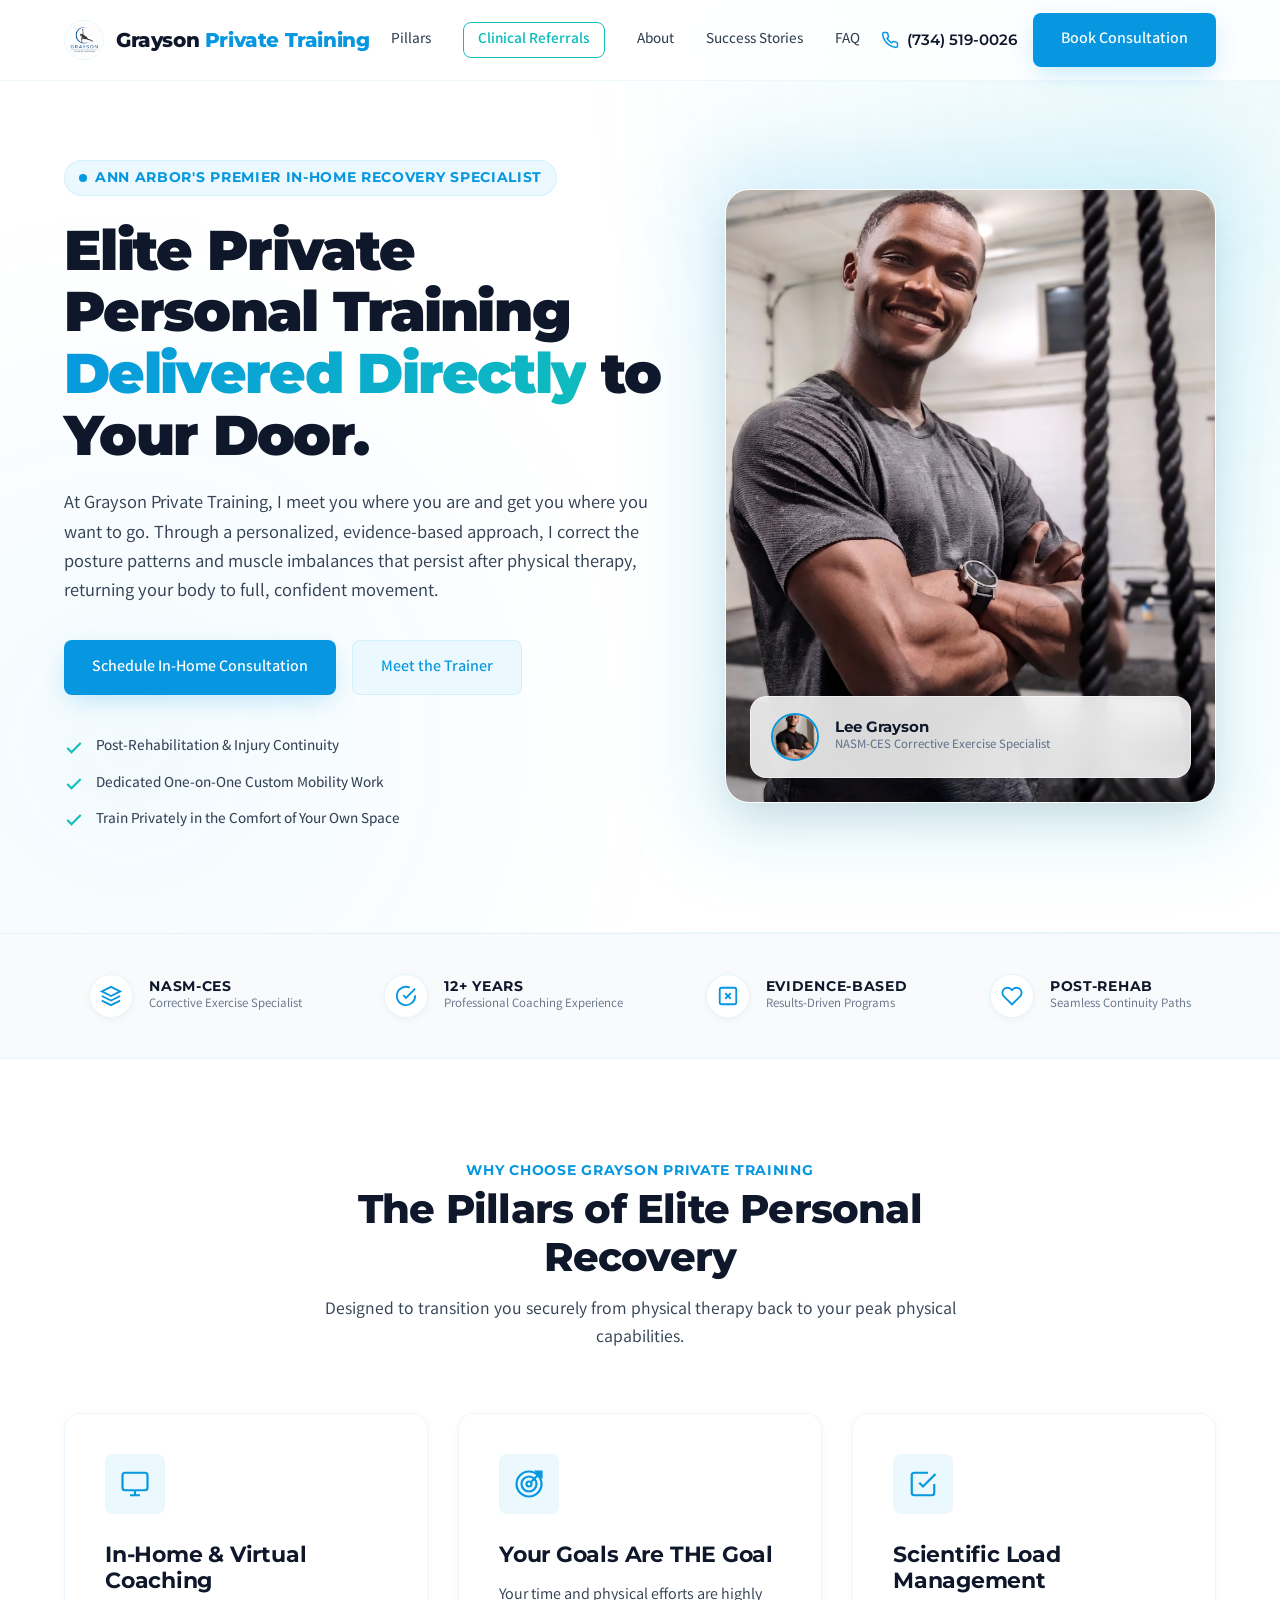
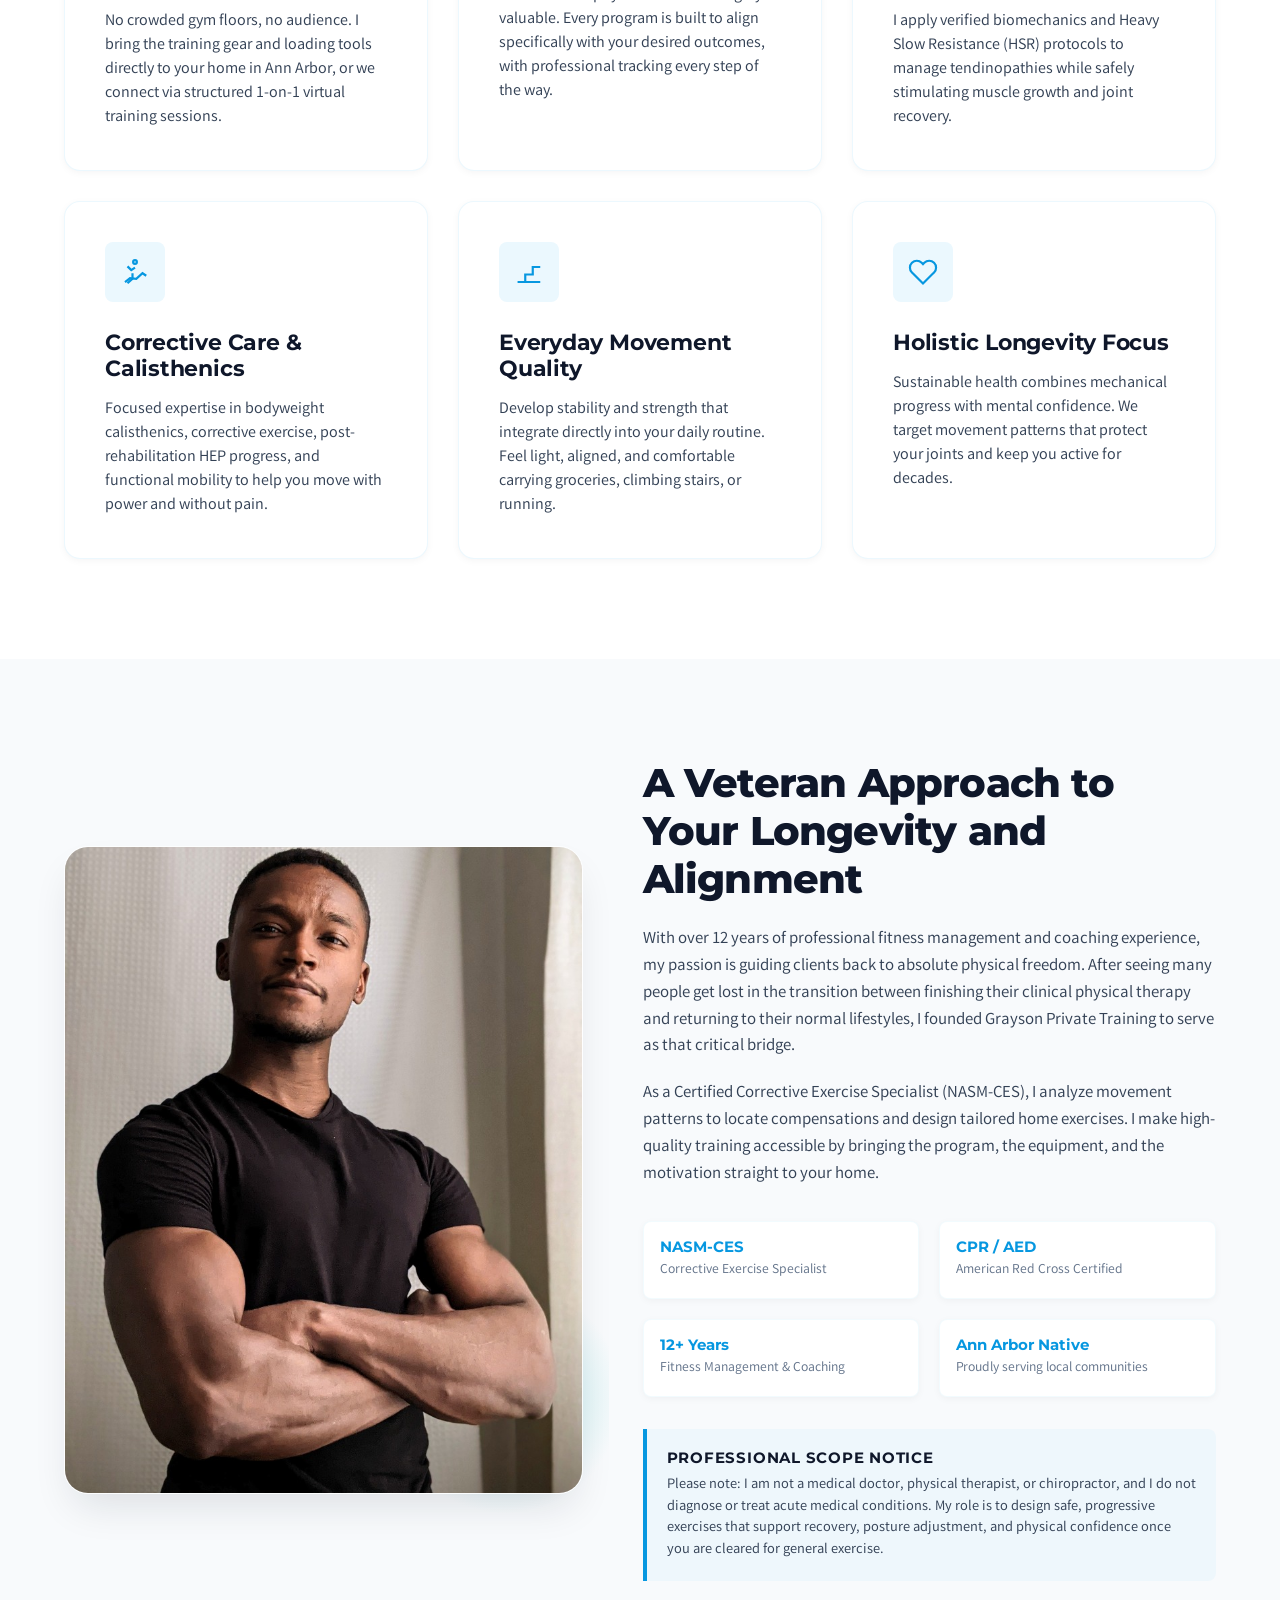
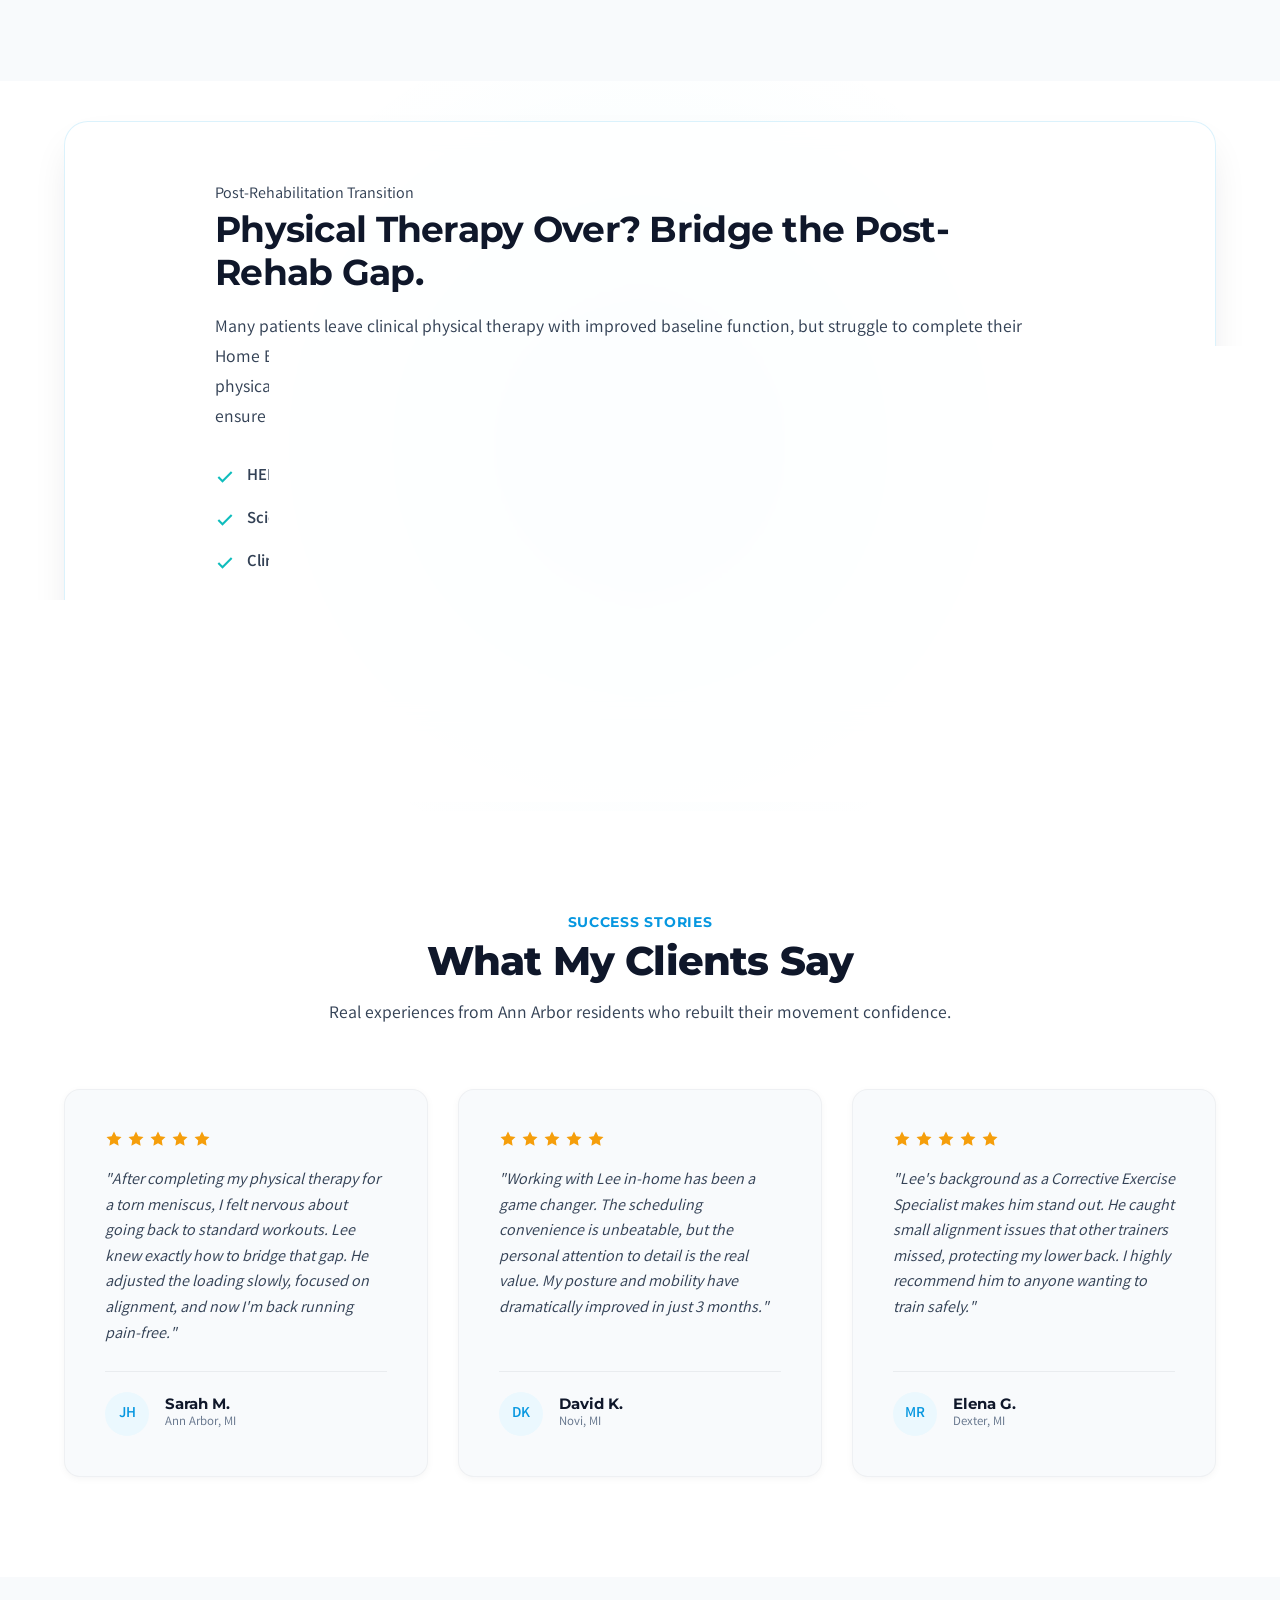
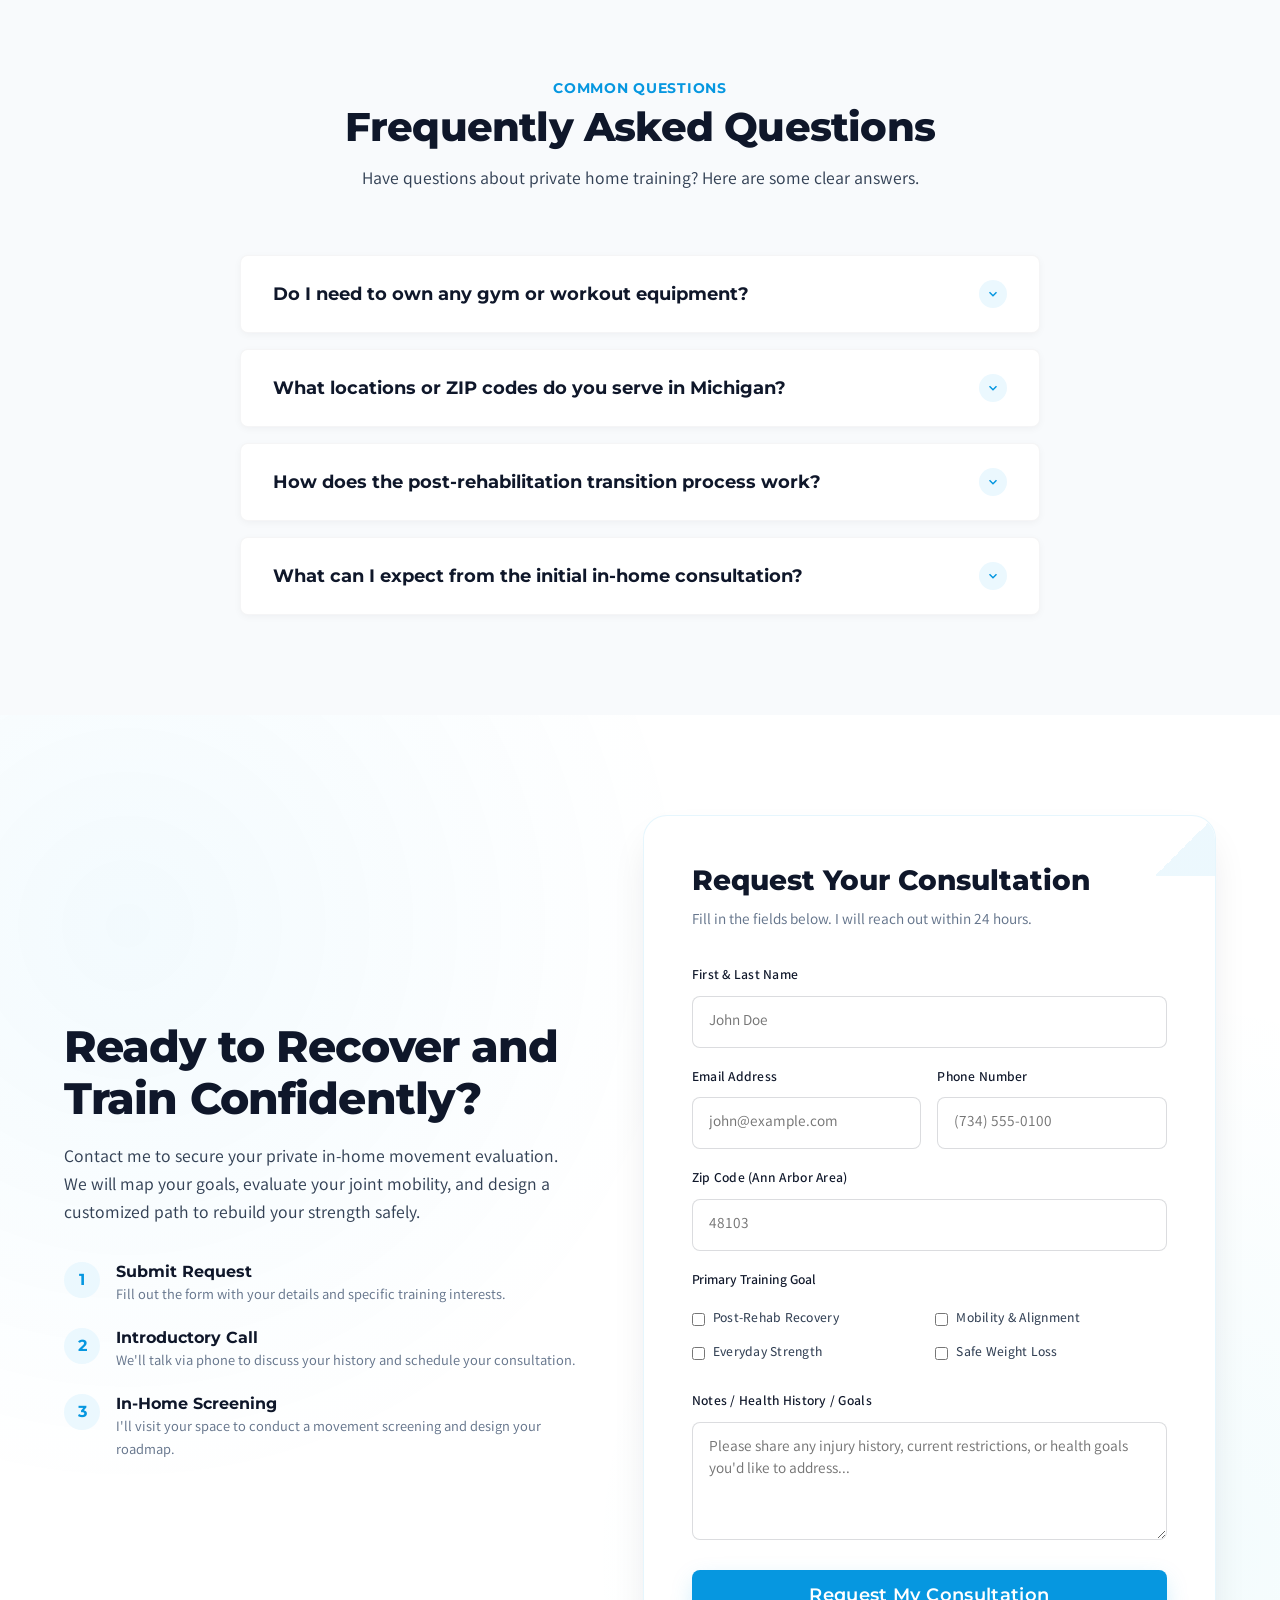
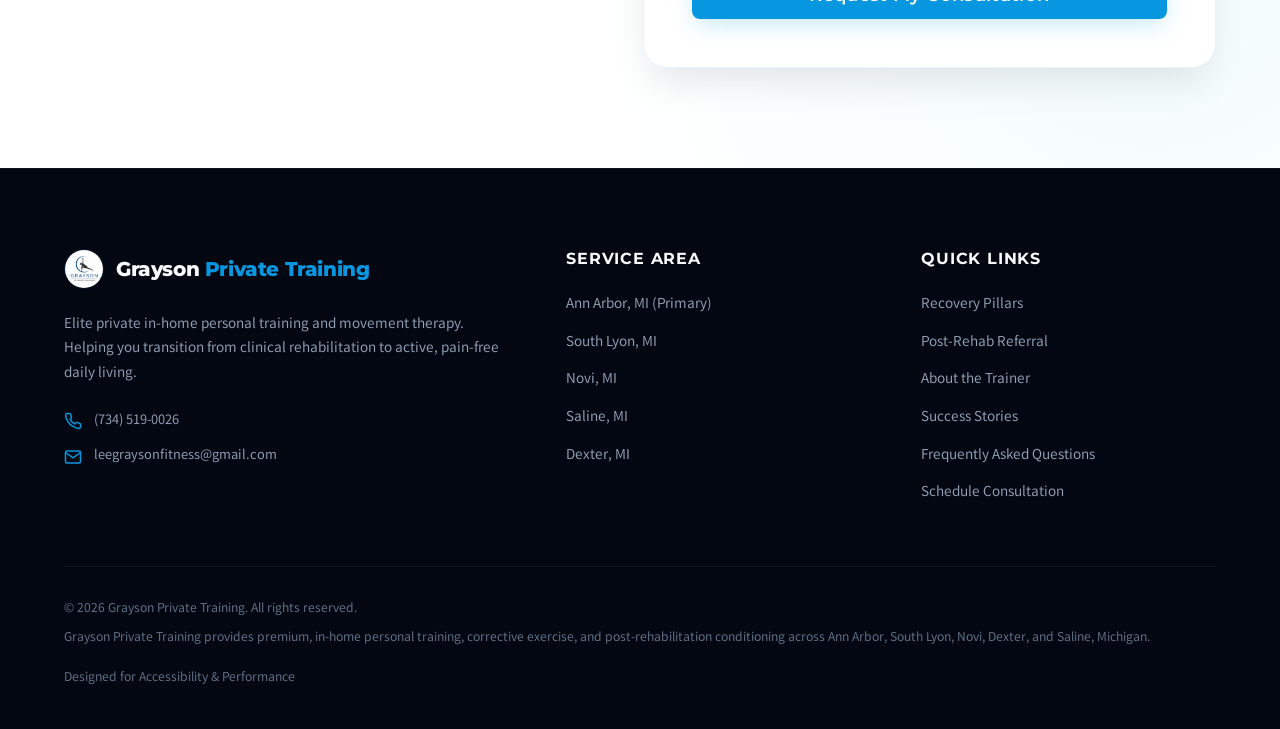
==== commit 41ade3ca: "Implement clinical post-rehab referral portal, integrate Web3Forms, update service pillars with cali" ====
--- a/index.html
+++ b/index.html
@@ -49,7 +49,7 @@
         "longitude": "-83.7430"
       },
       "url": "https://leegraysonfitness.com",
-      "telephone": "+1-734-555-0199",
+      "telephone": "+1-734-519-0026",
       "priceRange": "$$",
       "openingHoursSpecification": [
         {
@@ -104,13 +104,14 @@
             <nav role="navigation" aria-label="Main Navigation">
                 <ul class="nav-menu">
                     <li><a href="#pillars" class="nav-link">Pillars</a></li>
+                    <li><a href="post-rehab.html" class="nav-link highlight-link">Clinical Referrals</a></li>
                     <li><a href="#about" class="nav-link">About</a></li>
                     <li><a href="#testimonials" class="nav-link">Success Stories</a></li>
                     <li><a href="#faq" class="nav-link">FAQ</a></li>
                     <li class="nav-cta-mobile">
-                        <a href="tel:7345550199" class="phone-cta">
+                        <a href="tel:7345190026" class="phone-cta">
                             <svg viewBox="0 0 24 24"><path d="M22 16.92v3a2 2 0 0 1-2.18 2 19.79 19.79 0 0 1-8.63-3.07 19.5 19.5 0 0 1-6-6 19.79 19.79 0 0 1-3.07-8.67A2 2 0 0 1 4.11 2h3a2 2 0 0 1 2 1.72 12.84 12.84 0 0 0 .7 2.81 2 2 0 0 1-.45 2.11L8.09 9.91a16 16 0 0 0 6 6l1.27-1.27a2 2 0 0 1 2.11-.45 12.84 12.84 0 0 0 2.81.7A2 2 0 0 1 22 16.92z"/></svg>
-                            (734) 555-0199
+                            (734) 519-0026
                         </a>
                         <a href="#consultation" class="btn btn-primary">Book Consultation</a>
                     </li>
@@ -118,9 +119,9 @@
             </nav>
 
             <div class="nav-cta">
-                <a href="tel:7345550199" class="phone-cta" aria-label="Call Grayson Private Training at 734-555-0199">
+                <a href="tel:7345190026" class="phone-cta" aria-label="Call Grayson Private Training at 734-519-0026">
                     <svg viewBox="0 0 24 24" aria-hidden="true"><path d="M22 16.92v3a2 2 0 0 1-2.18 2 19.79 19.79 0 0 1-8.63-3.07 19.5 19.5 0 0 1-6-6 19.79 19.79 0 0 1-3.07-8.67A2 2 0 0 1 4.11 2h3a2 2 0 0 1 2 1.72 12.84 12.84 0 0 0 .7 2.81 2 2 0 0 1-.45 2.11L8.09 9.91a16 16 0 0 0 6 6l1.27-1.27a2 2 0 0 1 2.11-.45 12.84 12.84 0 0 0 2.81.7A2 2 0 0 1 22 16.92z"/></svg>
-                    (734) 555-0199
+                    (734) 519-0026
                 </a>
                 <a href="#consultation" class="btn btn-primary">Book Consultation</a>
             </div>
@@ -241,17 +242,18 @@
                 </div>
 
                 <div class="pillars-grid">
-                    <!-- Pillar 1: Private In-Home Service -->
+                    <!-- Pillar 1: Private In-Home & Virtual Flexibility -->
                     <article class="pillar-card reveal">
                         <div class="pillar-icon-box">
-                            <!-- House SVG -->
+                            <!-- House / Screen SVG -->
                             <svg viewBox="0 0 24 24" aria-hidden="true">
-                                <path d="M3 9l9-7 9 7v11a2 2 0 0 1-2 2H5a2 2 0 0 1-2-2z"/>
-                                <polyline points="9 22 9 12 15 12 15 22"/>
+                                <rect x="2" y="3" width="20" height="14" rx="2" ry="2"/>
+                                <line x1="8" y1="21" x2="16" y2="21"/>
+                                <line x1="12" y1="17" x2="12" y2="21"/>
                             </svg>
                         </div>
-                        <h3>Private In-Home Convenience</h3>
-                        <p>No crowded gym floors, no waiting for equipment, and no audience. I bring the assessment gear and loading tools directly to you. Train comfortably in your own space.</p>
+                        <h3>In-Home & Virtual Coaching</h3>
+                        <p>No crowded gym floors, no audience. I bring the training gear and loading tools directly to your home in Ann Arbor, or we connect via structured 1-on-1 virtual training sessions.</p>
                     </article>
 
                     <!-- Pillar 2: Your Goals Are THE Goal -->
@@ -270,7 +272,7 @@
                         <p>Your time and physical efforts are highly valuable. Every program is built to align specifically with your desired outcomes, with professional tracking every step of the way.</p>
                     </article>
 
-                    <!-- Pillar 3: Evidence Based -->
+                    <!-- Pillar 3: Evidence-Based Loading (HSR) -->
                     <article class="pillar-card reveal">
                         <div class="pillar-icon-box">
                             <!-- Checklist SVG -->
@@ -279,11 +281,11 @@
                                 <path d="M21 12v7a2 2 0 0 1-2 2H5a2 2 0 0 1-2-2V5a2 2 0 0 1 2-2h11"/>
                             </svg>
                         </div>
-                        <h3>Evidence-Based Loading</h3>
-                        <p>I apply verified biomechanics and current sports science to your training. Safe loading progressions ensure we reach target outcomes without setting you back.</p>
+                        <h3>Scientific Load Management</h3>
+                        <p>I apply verified biomechanics and Heavy Slow Resistance (HSR) protocols to manage tendinopathies while safely stimulating muscle growth and joint recovery.</p>
                     </article>
 
-                    <!-- Pillar 4: Specialized Care -->
+                    <!-- Pillar 4: Specialized Corrective Care -->
                     <article class="pillar-card reveal">
                         <div class="pillar-icon-box">
                             <!-- Fitness / Stretching SVG -->
@@ -294,8 +296,8 @@
                                 <path d="M10 13v4.5l-4 3.5"/>
                             </svg>
                         </div>
-                        <h3>Specialized Corrective Care</h3>
-                        <p>Focused expertise in mobility, corrective exercise, run mechanics, and functional fitness for people managing prior injuries or returning to active routines.</p>
+                        <h3>Corrective Care & Calisthenics</h3>
+                        <p>Focused expertise in bodyweight calisthenics, corrective exercise, post-rehabilitation HEP progress, and functional mobility to help you move with power and without pain.</p>
                     </article>
 
                     <!-- Pillar 5: Movement for Everyday Use -->
@@ -365,6 +367,40 @@
                     <div class="clinical-boundary-box" role="note" aria-label="Professional clinical boundary notice">
                         <h4>Professional Scope Notice</h4>
                         <p>Please note: I am not a medical doctor, physical therapist, or chiropractor, and I do not diagnose or treat acute medical conditions. My role is to design safe, progressive exercises that support recovery, posture adjustment, and physical confidence once you are cleared for general exercise.</p>
+                    </div>
+                </div>
+            </div>
+        </section>
+
+        <!-- SECTION 4.5: CLINICAL POST-REHAB BRIDGE CARD -->
+        <section class="section-padding post-rehab-bridge-section" aria-labelledby="bridge-title">
+            <div class="container">
+                <div class="bridge-card reveal">
+                    <div class="bridge-content">
+                        <span class="subtitle">Post-Rehabilitation Transition</span>
+                        <h2 id="bridge-title">Physical Therapy Over? Bridge the Post-Rehab Gap.</h2>
+                        <p>Many patients leave clinical physical therapy with improved baseline function, but struggle to complete their Home Exercise Programs (HEPs) or transition safely into full independent strength. I pick up exactly where your physical therapist left off. By reinforcing your HEP, supervising movement quality, and managing loads safely, I ensure a seamless bridge back to full vitality and a reduction of recurrence of injuries or falls.</p>
+                        <div class="bridge-bullets">
+                            <div class="bridge-bullet-item">
+                                <svg viewBox="0 0 24 24" class="bullet-icon"><polyline points="20 6 9 17 4 12"/></svg>
+                                <strong>HEP Completion Support:</strong> Bring structure and accountability directly to your home.
+                            </div>
+                            <div class="bridge-bullet-item">
+                                <svg viewBox="0 0 24 24" class="bullet-icon"><polyline points="20 6 9 17 4 12"/></svg>
+                                <strong>Scientific Progression:</strong> Systematically increase chronic loads (ACWR) to prevent pain flare-ups.
+                            </div>
+                            <div class="bridge-bullet-item">
+                                <svg viewBox="0 0 24 24" class="bullet-icon"><polyline points="20 6 9 17 4 12"/></svg>
+                                <strong>Clinical Feedback Loop:</strong> Transparent communication and updates sent back to your referring therapist.
+                            </div>
+                        </div>
+                        <div class="bridge-buttons">
+                            <a href="post-rehab.html" class="btn btn-primary">Enter Post-Rehab Referral Portal</a>
+                            <a href="tel:7345190026" class="phone-cta">
+                                <svg viewBox="0 0 24 24"><path d="M22 16.92v3a2 2 0 0 1-2.18 2 19.79 19.79 0 0 1-8.63-3.07 19.5 19.5 0 0 1-6-6 19.79 19.79 0 0 1-3.07-8.67A2 2 0 0 1 4.11 2h3a2 2 0 0 1 2 1.72 12.84 12.84 0 0 0 .7 2.81 2 2 0 0 1-.45 2.11L8.09 9.91a16 16 0 0 0 6 6l1.27-1.27a2 2 0 0 1 2.11-.45 12.84 12.84 0 0 0 2.81.7A2 2 0 0 1 22 16.92z"/></svg>
+                                (734) 519-0026
+                            </a>
+                        </div>
                     </div>
                 </div>
             </div>
@@ -549,7 +585,12 @@
                     <h3>Request Your Consultation</h3>
                     <p class="subtext">Fill in the fields below. I will reach out within 24 hours.</p>
                     
-                    <form class="vertical-form" id="consultation-form" action="#" method="POST" novalidate>
+                    <form class="vertical-form" id="consultation-form" action="https://api.web3forms.com/submit" method="POST" novalidate>
+                        <!-- Web3Forms Integration -->
+                        <input type="hidden" name="access_key" value="YOUR_ACCESS_KEY_HERE">
+                        <input type="hidden" name="subject" value="New Client Inquiry - Grayson Private Training">
+                        <input type="hidden" name="from_name" value="Grayson Private Training Website">
+                        
                         <div class="form-group">
                             <label for="name">First & Last Name</label>
                             <input type="text" id="name" name="name" required autocomplete="name" placeholder="John Doe">
@@ -594,6 +635,11 @@
                             </div>
                         </div>
 
+                        <div class="form-group">
+                            <label for="notes">Notes / Health History / Goals</label>
+                            <textarea id="notes" name="notes" rows="4" placeholder="Please share any injury history, current restrictions, or health goals you'd like to address..." style="width:100%; border: 1px solid rgba(15, 23, 42, 0.15); border-radius: var(--radius-sm); padding: 14px 16px; font-family:'Varta', sans-serif; font-size:0.95rem; outline:none; resize:vertical;"></textarea>
+                        </div>
+
                         <button type="submit" class="btn btn-primary btn-submit">Request My Consultation</button>
                     </form>
 
@@ -625,11 +671,11 @@
                     <ul class="footer-contact-list">
                         <li class="footer-contact-item">
                             <svg viewBox="0 0 24 24"><path d="M22 16.92v3a2 2 0 0 1-2.18 2 19.79 19.79 0 0 1-8.63-3.07 19.5 19.5 0 0 1-6-6 19.79 19.79 0 0 1-3.07-8.67A2 2 0 0 1 4.11 2h3a2 2 0 0 1 2 1.72 12.84 12.84 0 0 0 .7 2.81 2 2 0 0 1-.45 2.11L8.09 9.91a16 16 0 0 0 6 6l1.27-1.27a2 2 0 0 1 2.11-.45 12.84 12.84 0 0 0 2.81.7A2 2 0 0 1 22 16.92z"/></svg>
-                            <a href="tel:7345550199">(734) 555-0199</a>
+                            <a href="tel:7345190026">(734) 519-0026</a>
                         </li>
                         <li class="footer-contact-item">
                             <svg viewBox="0 0 24 24"><path d="M4 4h16c1.1 0 2 .9 2 2v12c0 1.1-.9 2-2 2H4c-1.1 0-2-.9-2-2V6c0-1.1.9-2 2-2z"/><polyline points="22,6 12,13 2,6"/></svg>
-                            <a href="mailto:lee@leegraysonfitness.com">lee@leegraysonfitness.com</a>
+                            <a href="mailto:leegraysonfitness@gmail.com">leegraysonfitness@gmail.com</a>
                         </li>
                     </ul>
                 </div>
@@ -637,11 +683,11 @@
                 <div class="footer-col">
                     <h4>Service Area</h4>
                     <ul class="footer-links">
-                        <li><a href="#consultation">Ann Arbor, MI</a></li>
+                        <li><a href="#consultation">Ann Arbor, MI (Primary)</a></li>
+                        <li><a href="#consultation">South Lyon, MI</a></li>
                         <li><a href="#consultation">Novi, MI</a></li>
                         <li><a href="#consultation">Saline, MI</a></li>
                         <li><a href="#consultation">Dexter, MI</a></li>
-                        <li><a href="#consultation">Pittsfield Township, MI</a></li>
                     </ul>
                 </div>
 
@@ -649,6 +695,7 @@
                     <h4>Quick Links</h4>
                     <ul class="footer-links">
                         <li><a href="#pillars">Recovery Pillars</a></li>
+                        <li><a href="post-rehab.html">Post-Rehab Referral</a></li>
                         <li><a href="#about">About the Trainer</a></li>
                         <li><a href="#testimonials">Success Stories</a></li>
                         <li><a href="#faq">Frequently Asked Questions</a></li>
@@ -660,7 +707,7 @@
             <div class="footer-bottom">
                 <div>
                     <p>&copy; 2026 Grayson Private Training. All rights reserved.</p>
-                    <p class="footer-seo-notice">Grayson Private Training provides premium, in-home personal training and post-rehabilitation conditioning across Ann Arbor, Novi, Dexter, and Saline, Michigan.</p>
+                    <p class="footer-seo-notice">Grayson Private Training provides premium, in-home personal training, corrective exercise, and post-rehabilitation conditioning across Ann Arbor, South Lyon, Novi, Dexter, and Saline, Michigan.</p>
                 </div>
                 <p>Designed for Accessibility & Performance</p>
             </div>
--- a/style.css
+++ b/style.css
@@ -1430,3 +1430,361 @@
         gap: 40px;
     }
 }
+
+/* ==========================================================================
+   Clinical Post-Rehab & Referral Page Additions
+   ========================================================================== */
+
+/* Nav Highlight Link */
+.nav-link.highlight-link {
+    color: var(--accent);
+    font-weight: 700;
+    border: 1px solid var(--accent);
+    padding: 6px 14px;
+    border-radius: var(--radius-sm);
+    transition: var(--transition-fast);
+}
+
+.nav-link.highlight-link:hover {
+    background-color: var(--accent-light);
+    color: hsl(var(--accent-hsl));
+    border-color: transparent;
+}
+
+.nav-link.highlight-link::after {
+    display: none; /* disable default line animation */
+}
+
+/* Post-Rehab Bridge Card on Homepage */
+.post-rehab-bridge-section {
+    background: radial-gradient(circle at 50% 50%, rgba(6, 182, 212, 0.05) 0%, transparent 60%);
+    padding-top: 40px;
+    padding-bottom: 80px;
+}
+
+.bridge-card {
+    background: rgba(255, 255, 255, 0.7);
+    backdrop-filter: blur(12px);
+    -webkit-backdrop-filter: blur(12px);
+    border: 1px solid rgba(14, 165, 233, 0.15);
+    border-radius: var(--radius-lg);
+    padding: 60px;
+    box-shadow: var(--shadow-lg);
+}
+
+.bridge-content {
+    max-width: 850px;
+    margin: 0 auto;
+}
+
+.bridge-content h2 {
+    font-size: 2.25rem;
+    margin-bottom: 20px;
+    letter-spacing: -0.02em;
+}
+
+.bridge-content p {
+    font-size: 1.1rem;
+    line-height: 1.7;
+    color: var(--text-main);
+    margin-bottom: 30px;
+}
+
+.bridge-bullets {
+    display: flex;
+    flex-direction: column;
+    gap: 16px;
+    margin-bottom: 40px;
+}
+
+.bridge-bullet-item {
+    display: flex;
+    align-items: center;
+    gap: 12px;
+    font-family: 'Varta', sans-serif;
+    font-size: 1.05rem;
+    color: var(--text-main);
+}
+
+.bullet-icon {
+    width: 20px;
+    height: 20px;
+    stroke: var(--accent);
+    fill: none;
+    stroke-width: 2.5;
+    flex-shrink: 0;
+}
+
+.bridge-buttons {
+    display: flex;
+    align-items: center;
+    flex-wrap: wrap;
+    gap: 24px;
+}
+
+/* Stats Page Grid Components */
+.stats-grid .pillar-card {
+    text-align: center;
+    padding: 50px 30px;
+    background-color: var(--bg-white);
+}
+
+.stat-number {
+    font-family: 'Montserrat', sans-serif;
+    font-size: 3.5rem;
+    font-weight: 900;
+    line-height: 1;
+    margin-bottom: 15px;
+    letter-spacing: -0.03em;
+}
+
+.color-primary {
+    color: var(--primary);
+}
+
+.color-accent {
+    color: var(--accent);
+}
+
+.color-alert {
+    color: #ef4444;
+}
+
+.stat-source {
+    display: block;
+    margin-top: auto;
+    padding-top: 20px;
+    font-size: 0.75rem;
+    color: var(--text-light);
+    font-style: italic;
+}
+
+/* Solutions Timeline */
+.solution-timeline {
+    position: relative;
+    max-width: 800px;
+    margin: 40px auto 0 auto;
+    padding-left: 50px;
+}
+
+.solution-timeline::before {
+    content: '';
+    position: absolute;
+    top: 0;
+    left: 17px;
+    height: 100%;
+    width: 2px;
+    background: linear-gradient(to bottom, var(--primary) 0%, var(--accent) 100%);
+}
+
+.timeline-item {
+    position: relative;
+    margin-bottom: 40px;
+}
+
+.timeline-item:last-child {
+    margin-bottom: 0;
+}
+
+.timeline-badge {
+    position: absolute;
+    left: -50px;
+    top: 0;
+    width: 36px;
+    height: 36px;
+    border-radius: 50%;
+    background-color: var(--primary);
+    color: var(--bg-white);
+    font-family: 'Montserrat', sans-serif;
+    font-weight: 700;
+    display: flex;
+    align-items: center;
+    justify-content: center;
+    border: 3px solid var(--bg-light);
+    box-shadow: var(--shadow-sm);
+    z-index: 2;
+}
+
+.timeline-item:nth-child(even) .timeline-badge {
+    background-color: var(--accent);
+}
+
+.timeline-panel {
+    background-color: var(--bg-white);
+    border: 1px solid rgba(14, 165, 233, 0.08);
+    border-radius: var(--radius-md);
+    padding: 30px;
+    box-shadow: var(--shadow-sm);
+    position: relative;
+}
+
+.timeline-panel h3 {
+    font-size: 1.25rem;
+    margin-bottom: 12px;
+}
+
+.timeline-panel p {
+    font-size: 0.95rem;
+    color: var(--text-main);
+    line-height: 1.6;
+}
+
+/* Inter-Operable Reporting Cards */
+.reporting-grid {
+    display: grid;
+    grid-template-columns: repeat(3, 1fr);
+    gap: 30px;
+    margin-top: 40px;
+}
+
+.reporting-card {
+    background-color: var(--bg-white);
+    border: 1px solid rgba(14, 165, 233, 0.08);
+    border-radius: var(--radius-md);
+    padding: 40px 30px;
+    text-align: center;
+    box-shadow: var(--shadow-sm);
+    transition: var(--transition-smooth);
+}
+
+.reporting-card:hover {
+    transform: translateY(-5px);
+    box-shadow: var(--shadow-md);
+    border-color: rgba(14, 165, 233, 0.2);
+}
+
+.reporting-icon {
+    font-size: 2.5rem;
+    margin-bottom: 20px;
+    display: inline-block;
+}
+
+.reporting-card h4 {
+    font-size: 1.15rem;
+    margin-bottom: 12px;
+}
+
+.reporting-card p {
+    font-size: 0.95rem;
+    color: var(--text-main);
+    line-height: 1.6;
+}
+
+/* Tabbed Forms styling */
+.form-tabs {
+    display: flex;
+    border-bottom: 2px solid rgba(15, 23, 42, 0.08);
+    margin-bottom: 30px;
+    gap: 20px;
+}
+
+.tab-btn {
+    background: none;
+    border: none;
+    font-family: 'Montserrat', sans-serif;
+    font-weight: 700;
+    font-size: 1.05rem;
+    color: var(--text-light);
+    padding: 12px 6px;
+    cursor: pointer;
+    position: relative;
+    transition: var(--transition-fast);
+}
+
+.tab-btn:hover {
+    color: var(--primary);
+}
+
+.tab-btn.active {
+    color: var(--primary);
+}
+
+.tab-btn.active::after {
+    content: '';
+    position: absolute;
+    bottom: -2px;
+    left: 0;
+    width: 100%;
+    height: 3px;
+    background-color: var(--primary);
+    border-radius: 20px;
+}
+
+.tab-panel {
+    animation: fadeIn 0.35s ease-out;
+}
+
+@keyframes fadeIn {
+    from { opacity: 0; transform: translateY(10px); }
+    to { opacity: 1; transform: translateY(0); }
+}
+
+/* Form Styles update & tweaks */
+.vertical-form hr {
+    border: 0;
+    border-top: 1px solid rgba(15, 23, 42, 0.08);
+    margin: 15px 0;
+}
+
+/* Responsive adjustments for new features */
+@media (max-width: 1024px) {
+    .reporting-grid {
+        grid-template-columns: repeat(2, 1fr);
+    }
+}
+
+@media (max-width: 768px) {
+    .reporting-grid {
+        grid-template-columns: 1fr;
+    }
+    
+    .bridge-card {
+        padding: 30px;
+    }
+    
+    .bridge-content h2 {
+        font-size: 1.75rem;
+    }
+    
+    .bridge-buttons {
+        flex-direction: column;
+        align-items: stretch;
+    }
+    
+    .solution-timeline {
+        padding-left: 30px;
+    }
+    
+    .solution-timeline::before {
+        left: 7px;
+    }
+    
+    .timeline-badge {
+        left: -30px;
+        width: 28px;
+        height: 28px;
+        font-size: 0.85rem;
+        border-width: 2px;
+    }
+    
+    .form-tabs {
+        flex-direction: column;
+        gap: 0;
+        border-bottom: none;
+    }
+    
+    .tab-btn {
+        width: 100%;
+        text-align: left;
+        padding: 15px 0;
+        border-bottom: 1px solid rgba(15, 23, 42, 0.08);
+    }
+    
+    .tab-btn.active::after {
+        left: 0;
+        bottom: 0;
+        width: 100%;
+        height: 2px;
+    }
+}
+
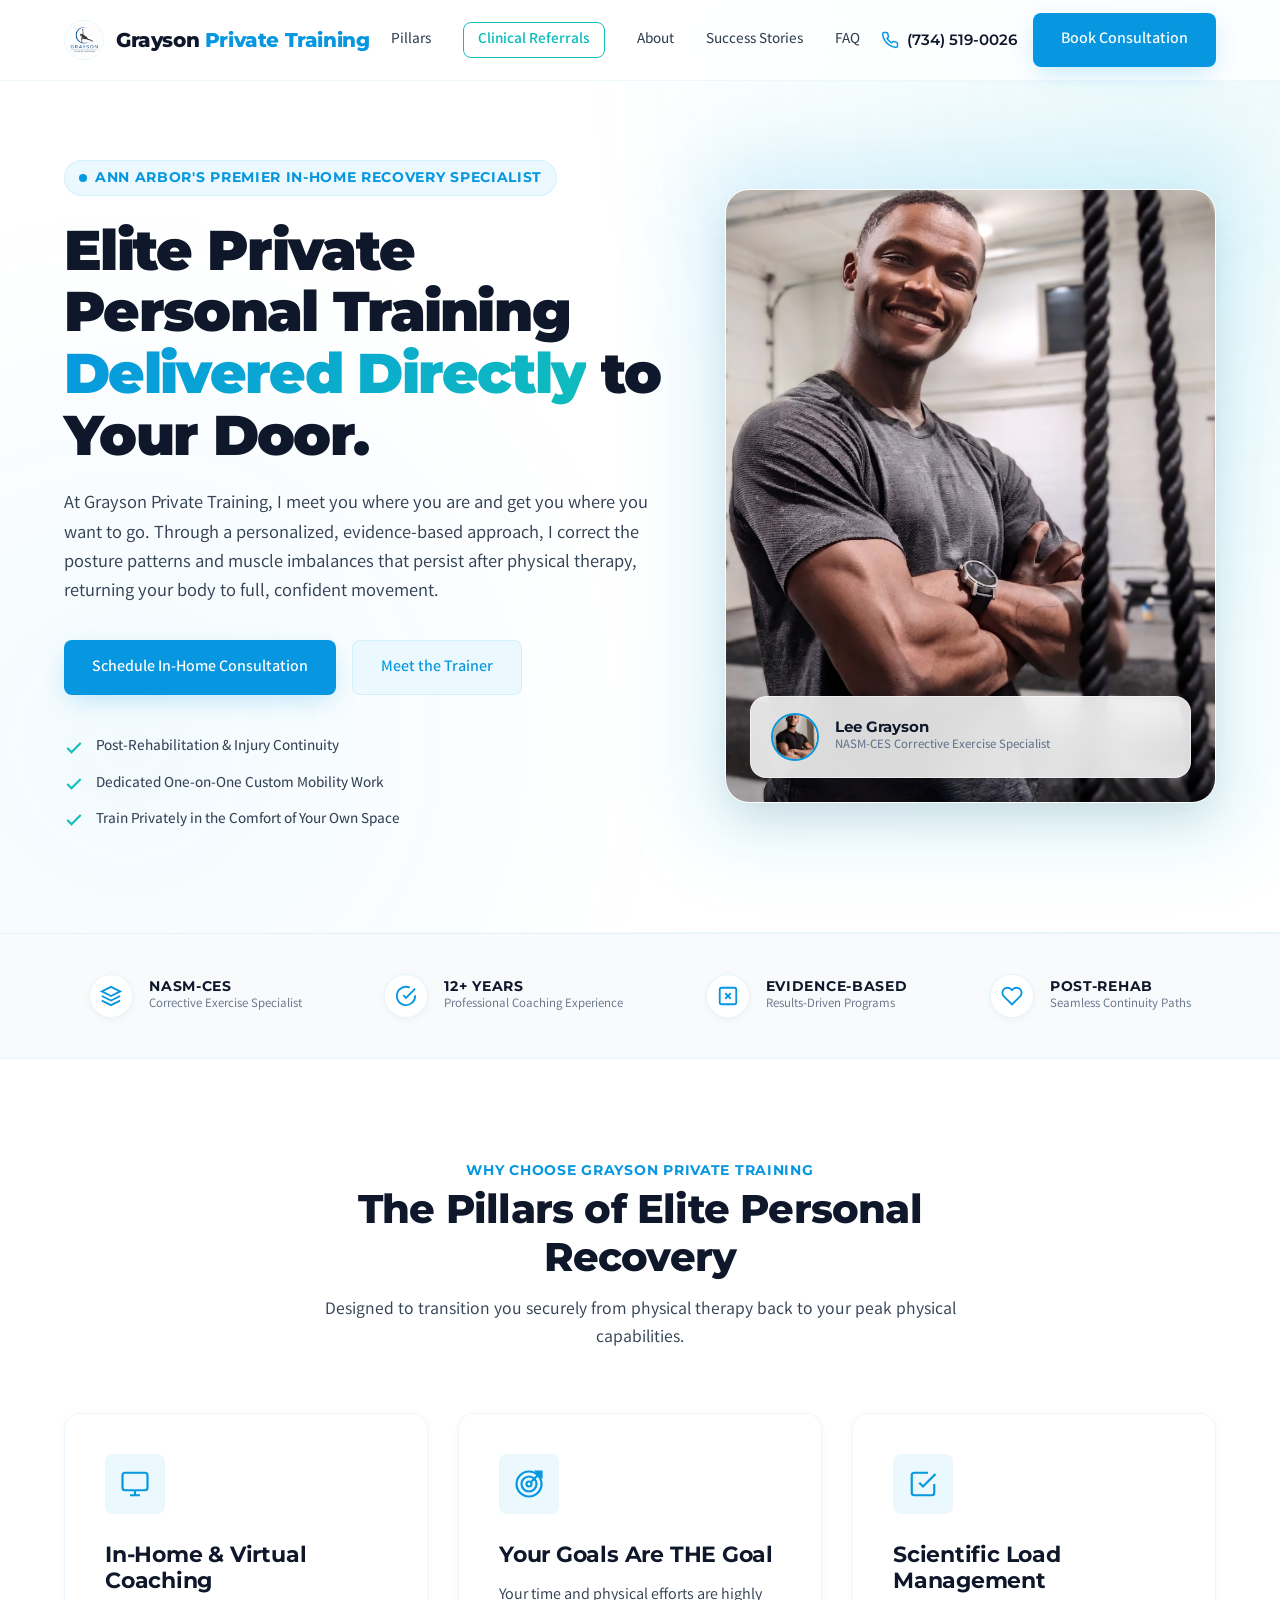
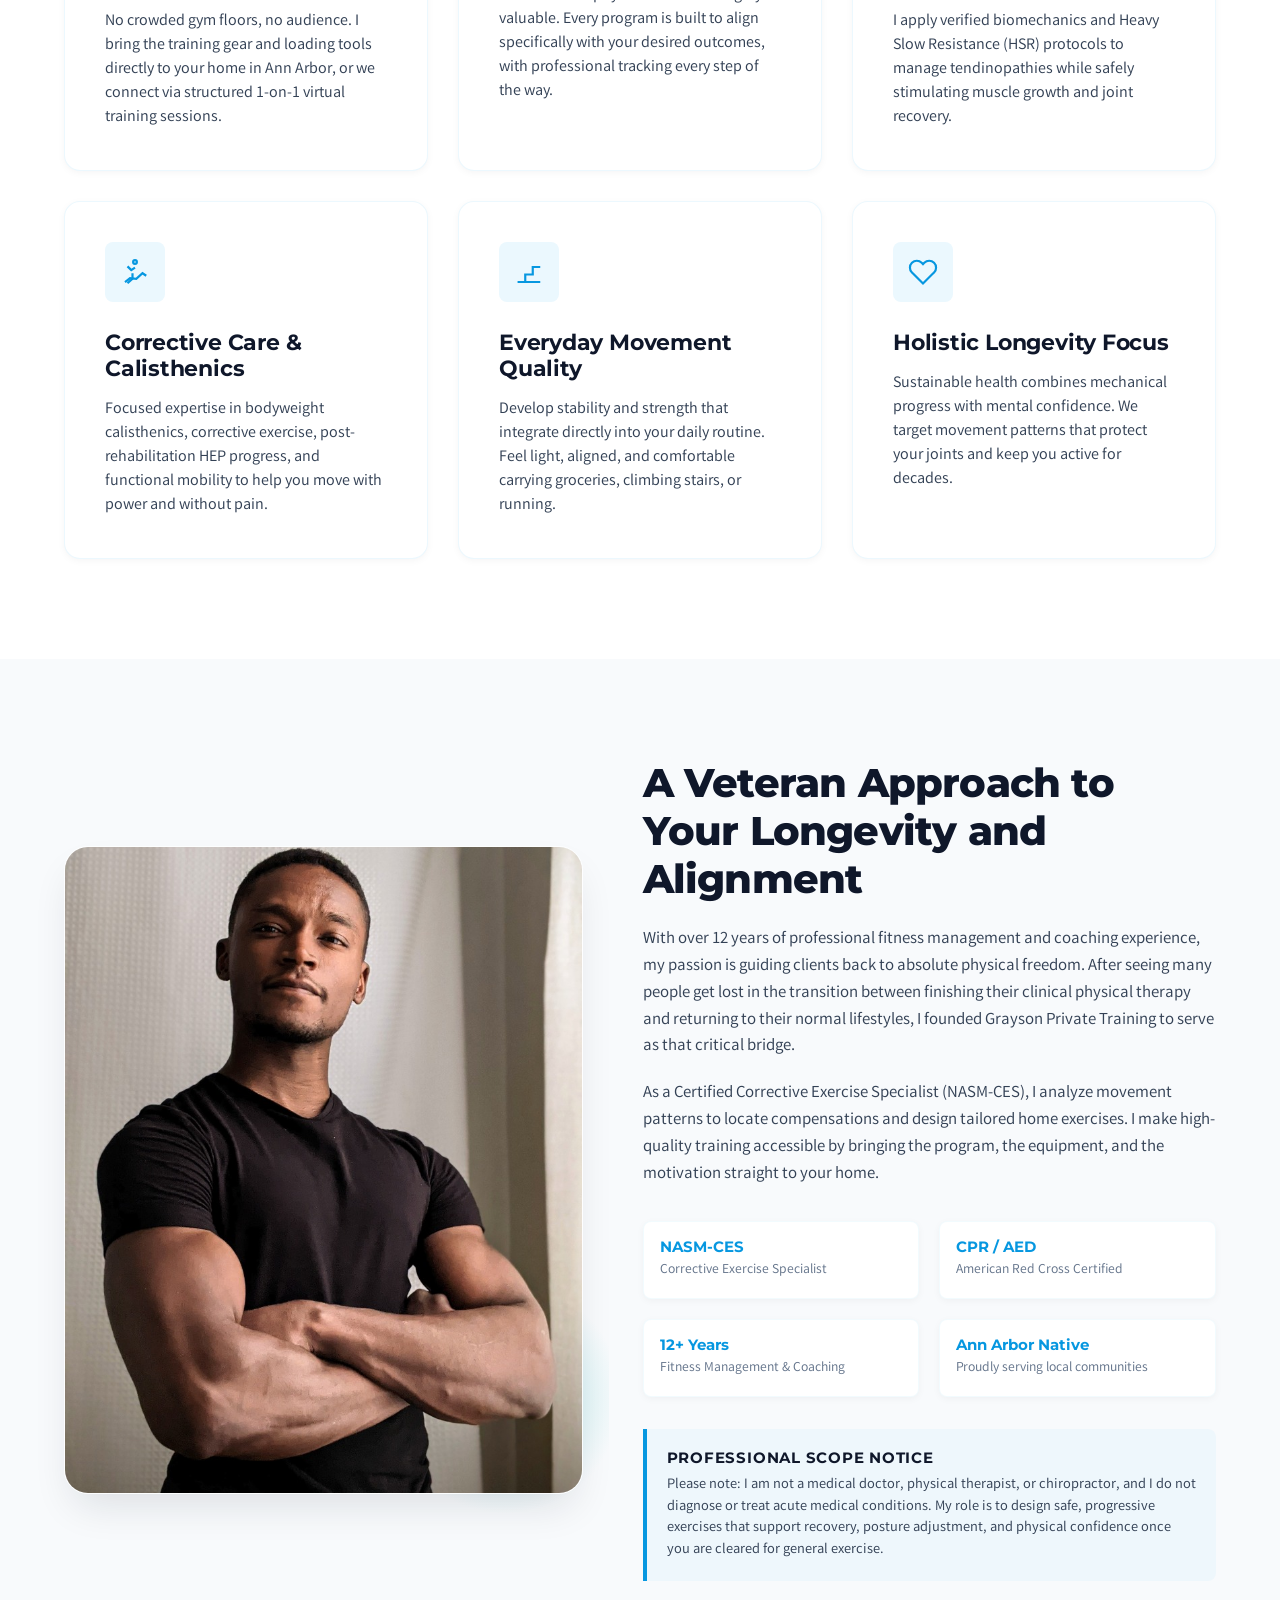
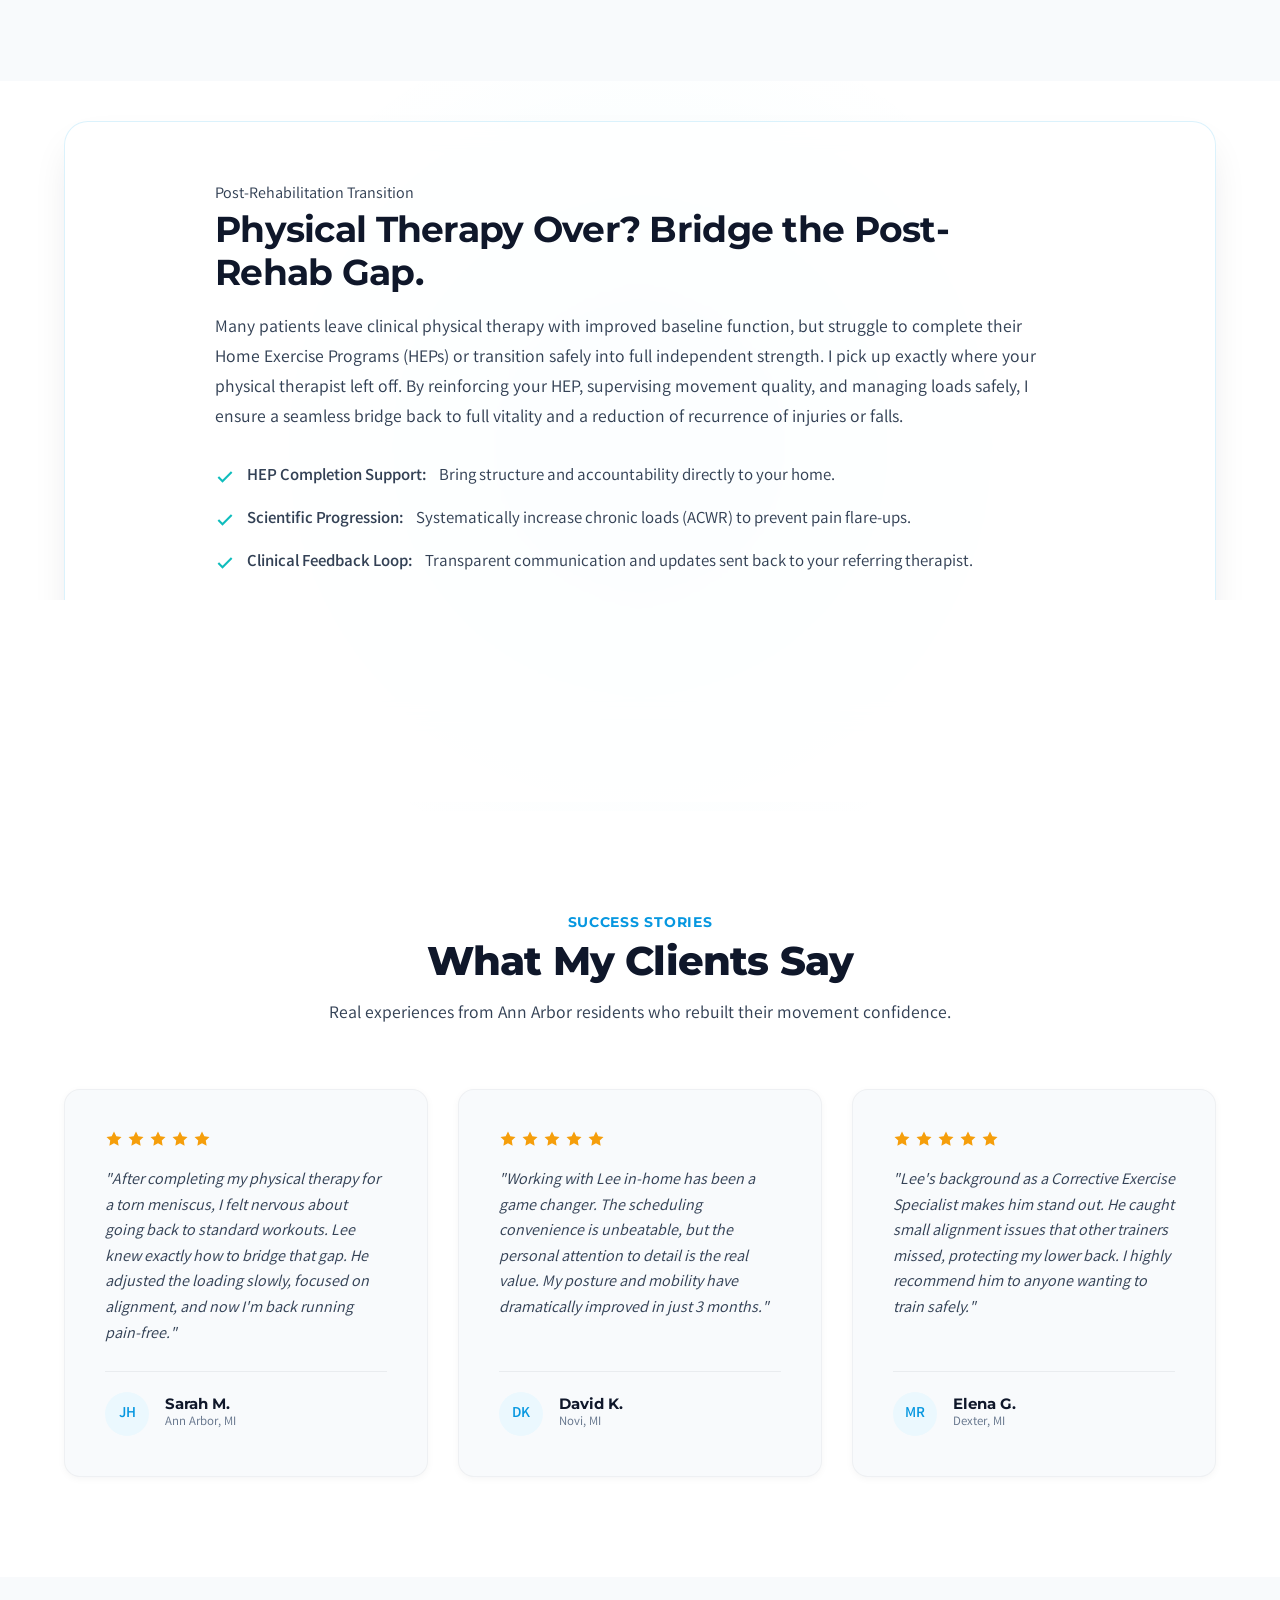
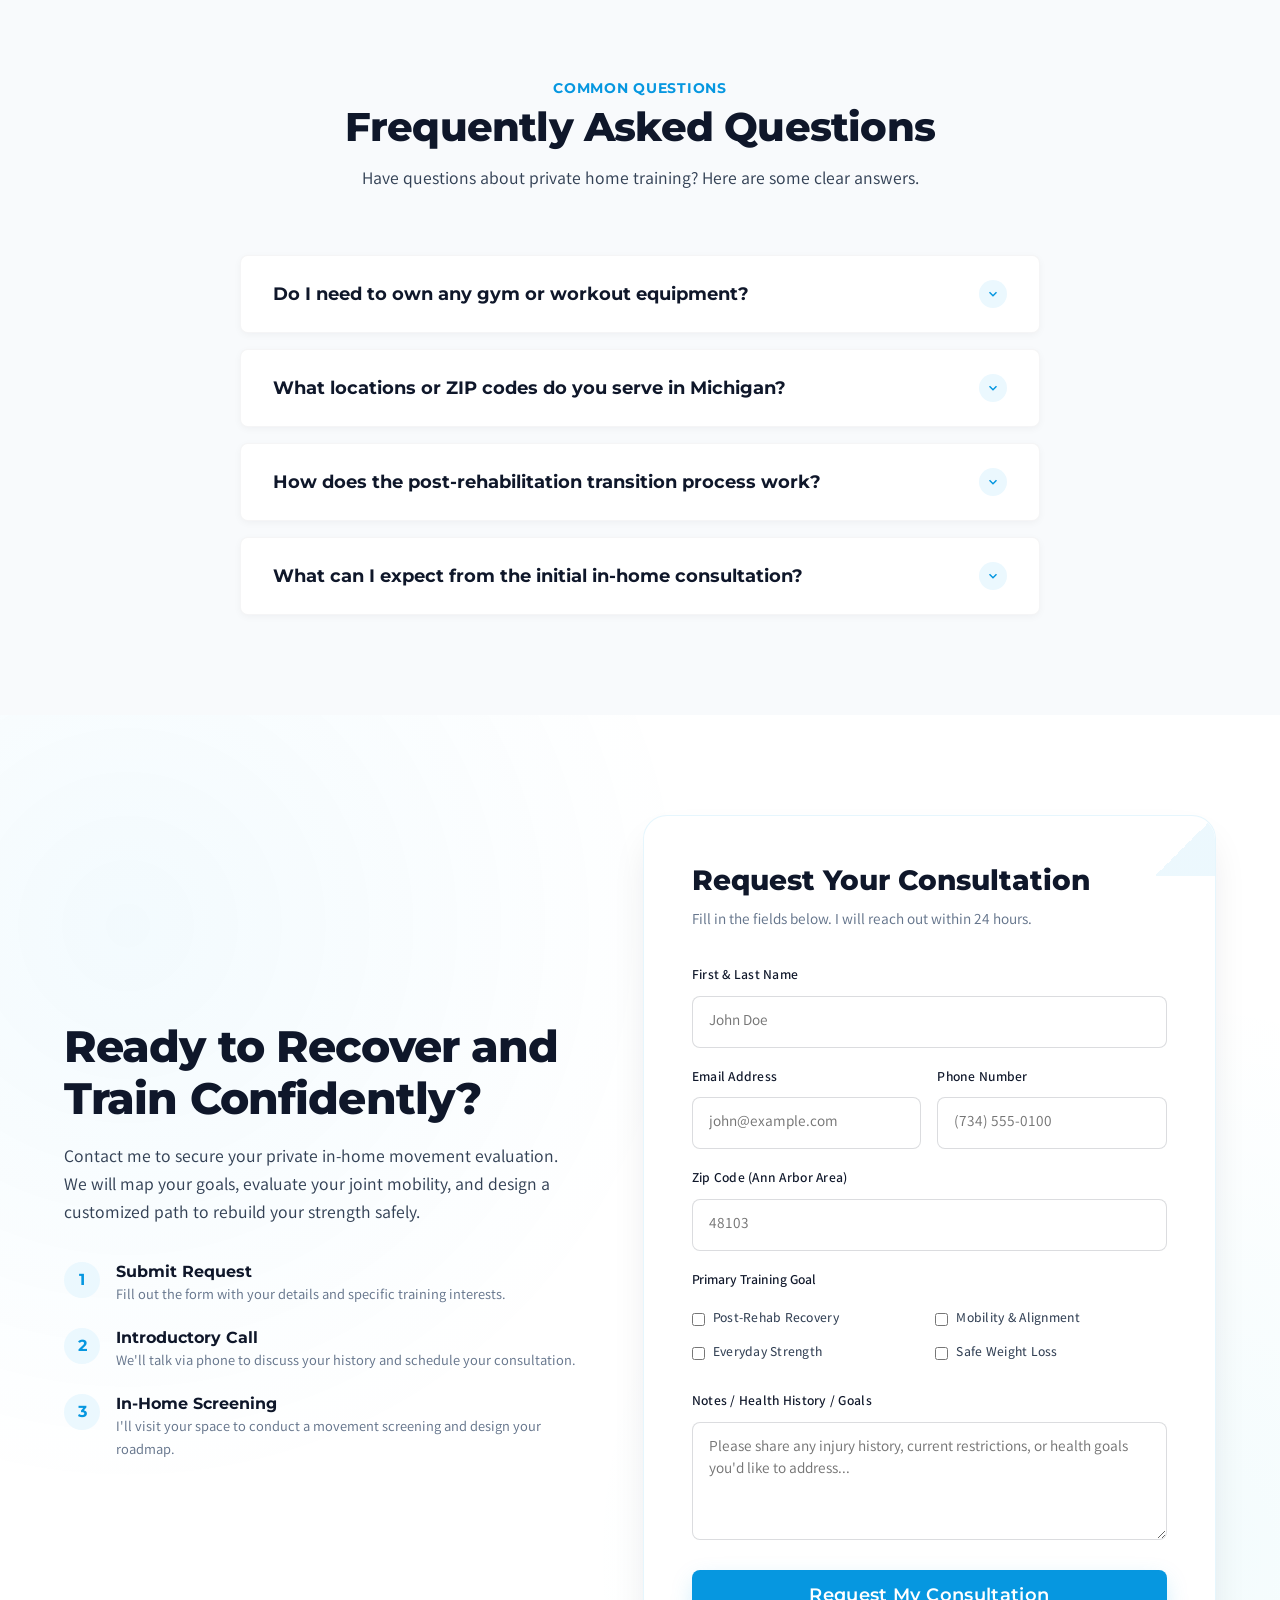
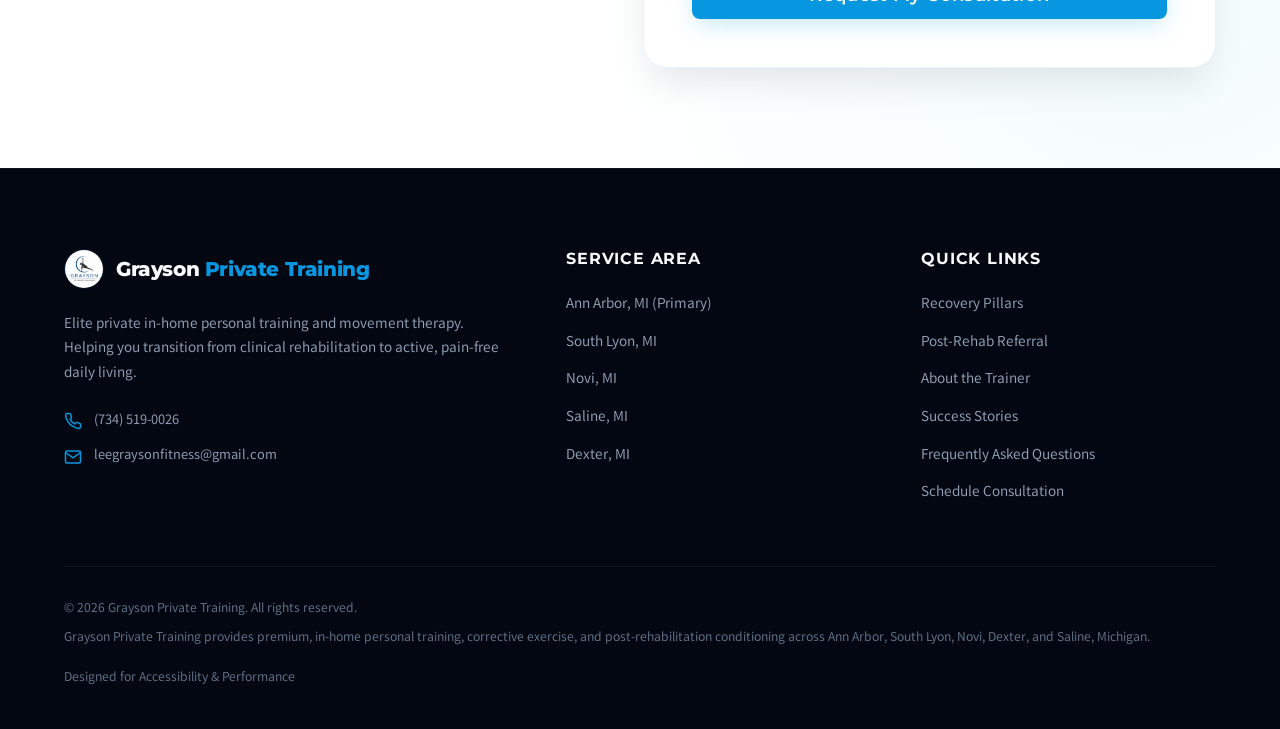
==== commit b586ae3c: "Configure Web3Forms access key for email delivery" ====
--- a/index.html
+++ b/index.html
@@ -587,7 +587,7 @@
                     
                     <form class="vertical-form" id="consultation-form" action="https://api.web3forms.com/submit" method="POST" novalidate>
                         <!-- Web3Forms Integration -->
-                        <input type="hidden" name="access_key" value="YOUR_ACCESS_KEY_HERE">
+                        <input type="hidden" name="access_key" value="2df3c57e-76cf-4a0a-a79b-b4ea70ff89c1">
                         <input type="hidden" name="subject" value="New Client Inquiry - Grayson Private Training">
                         <input type="hidden" name="from_name" value="Grayson Private Training Website">
                         
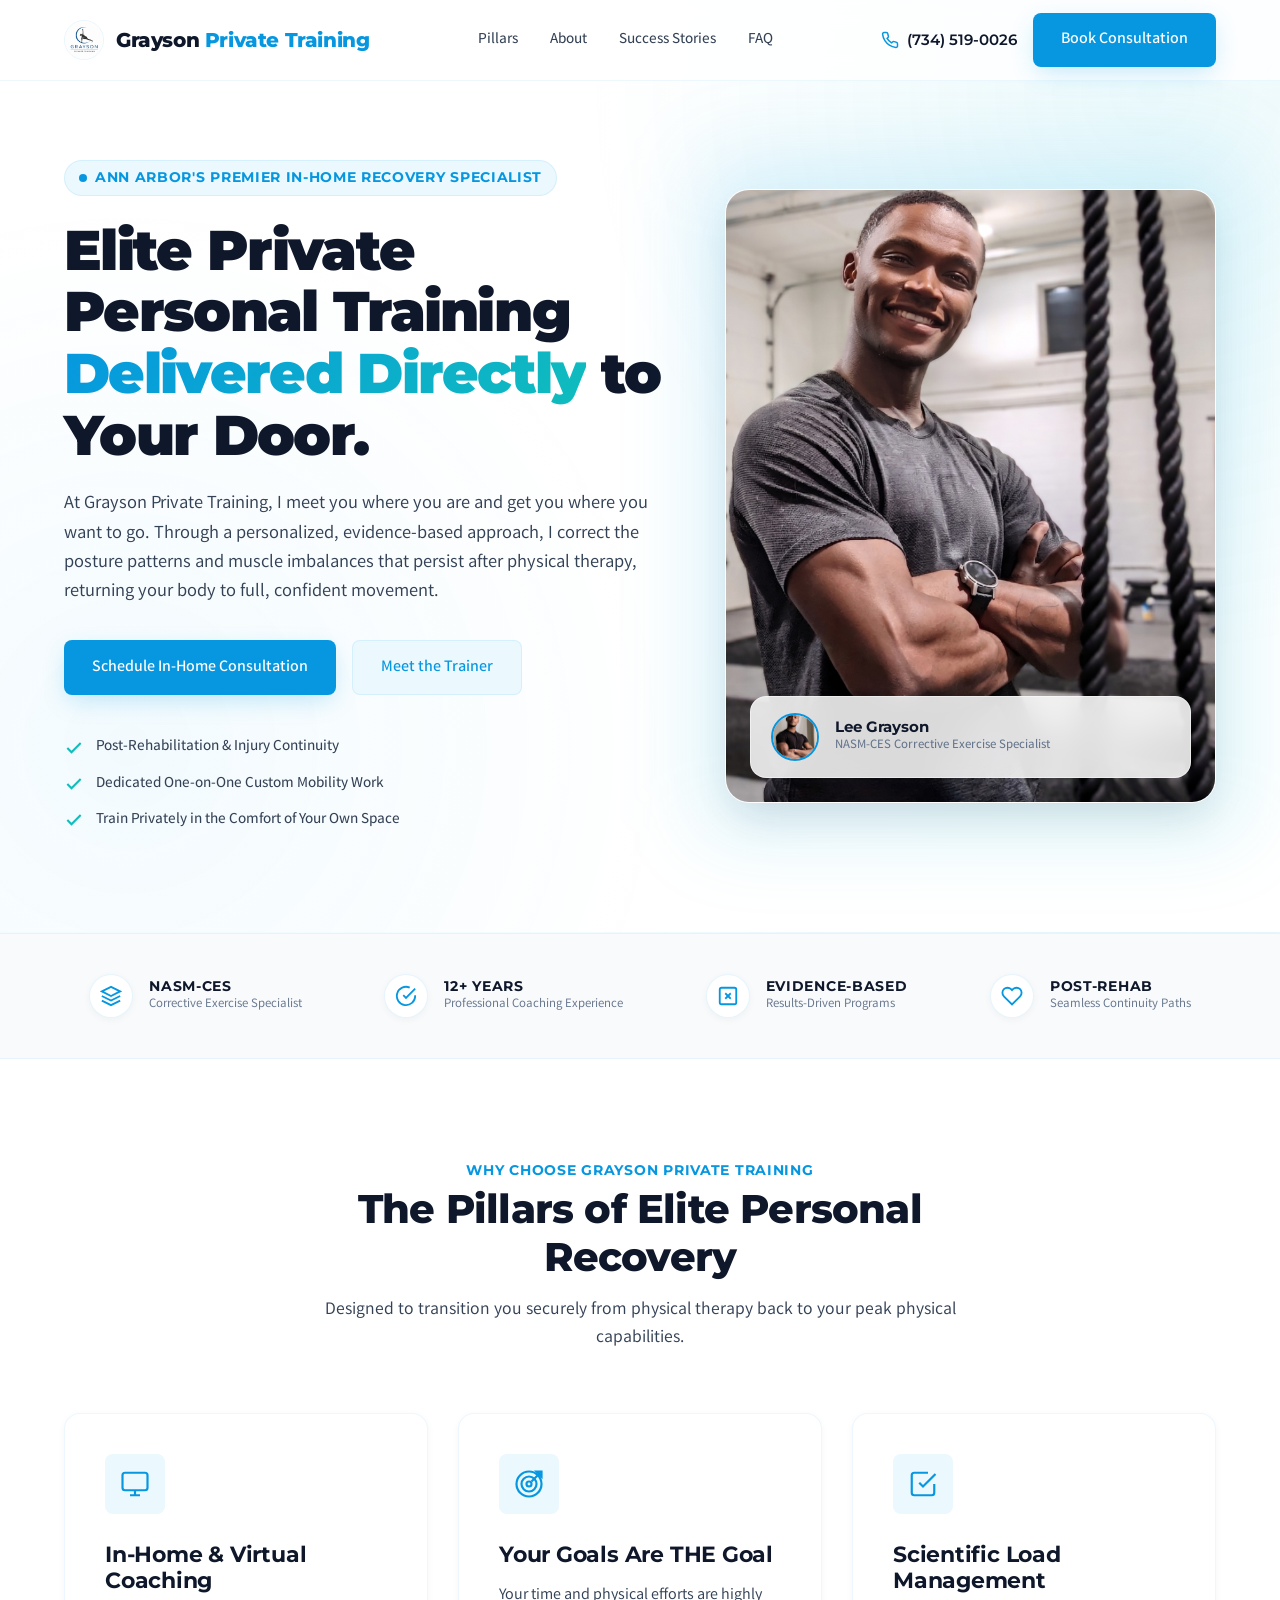
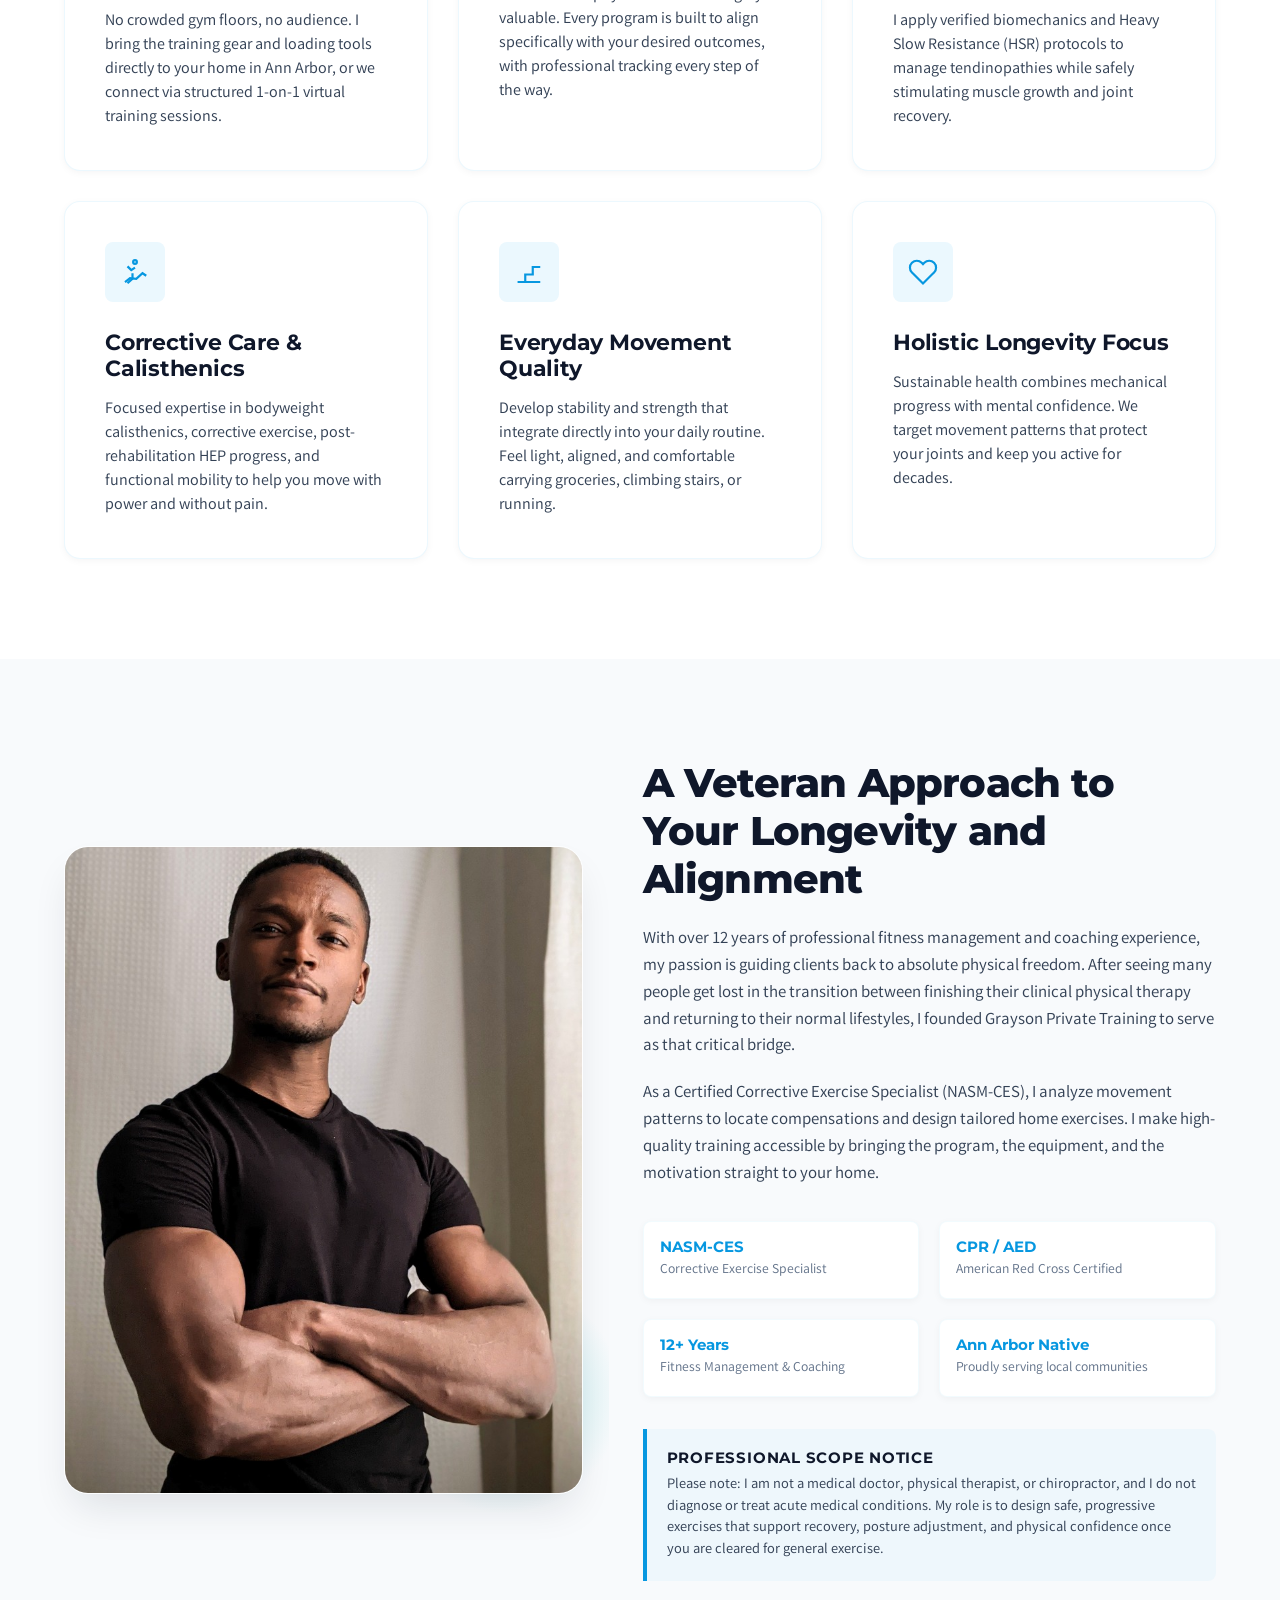
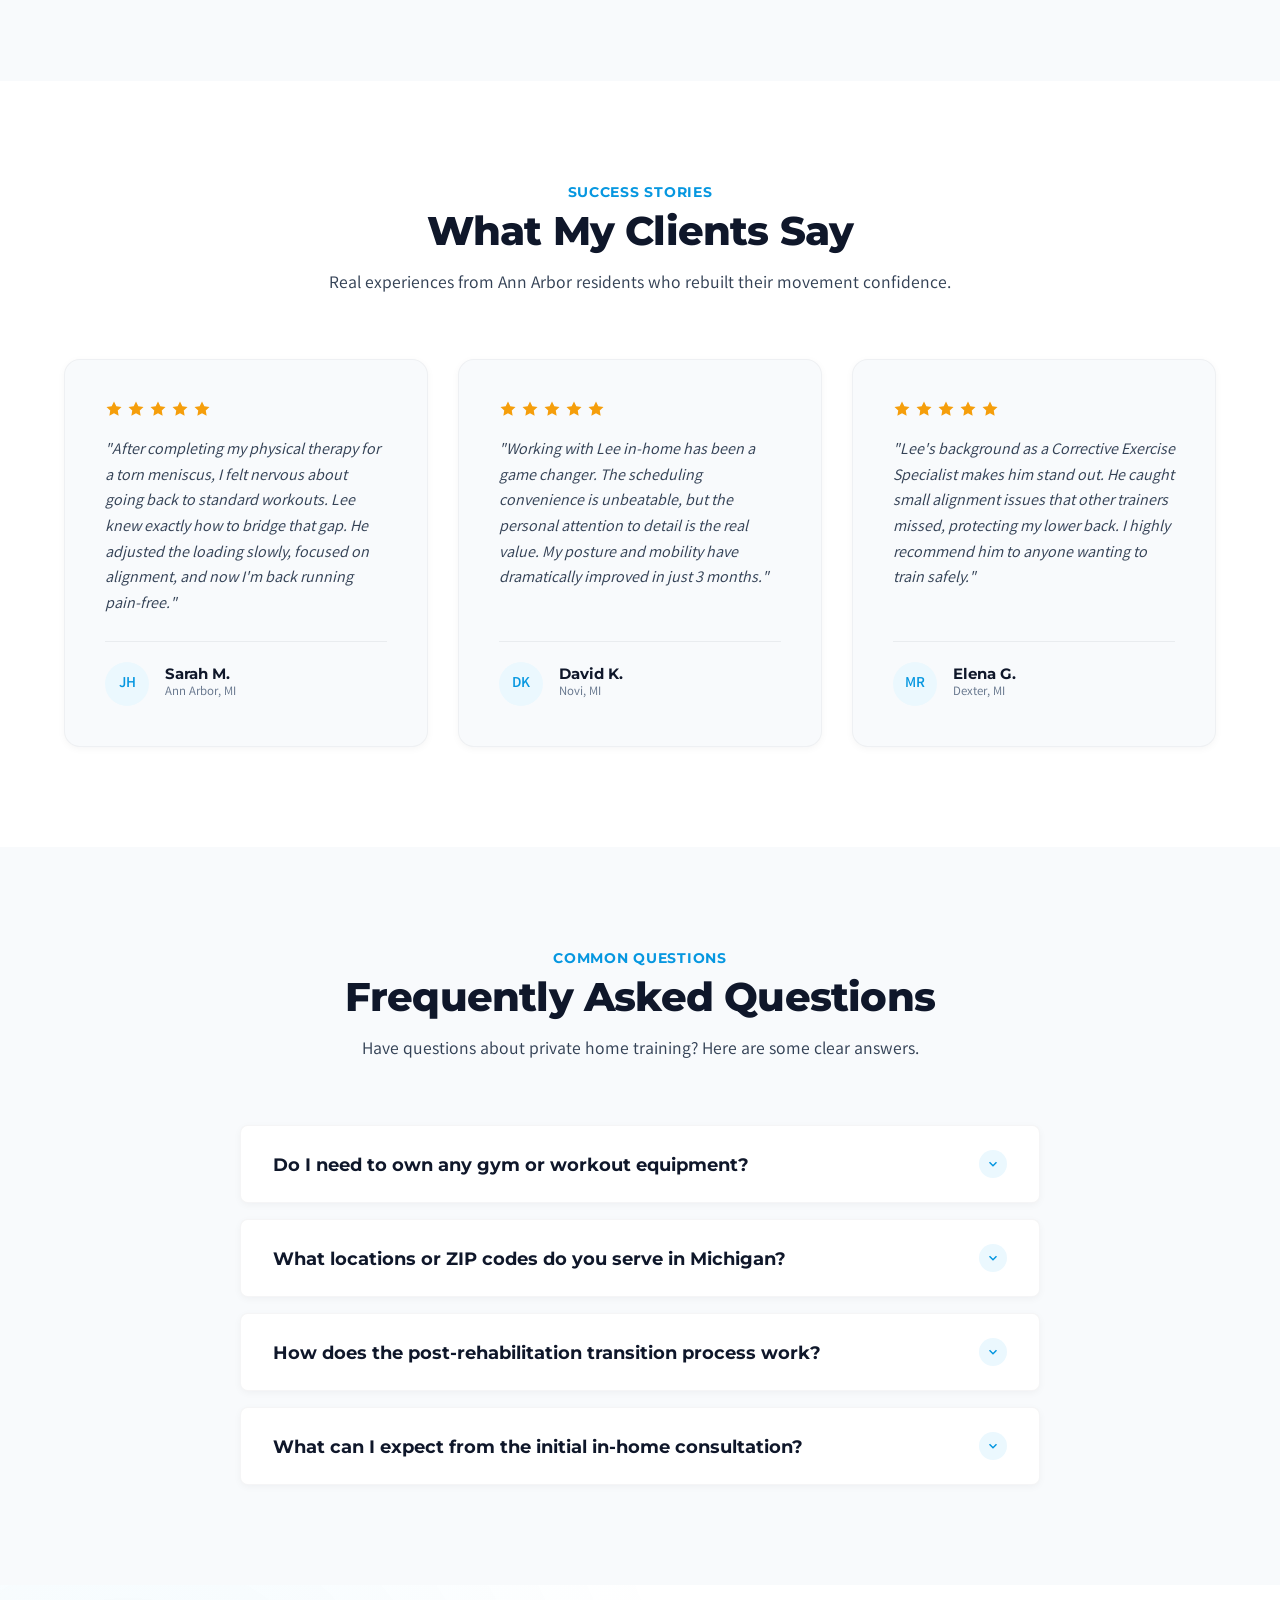
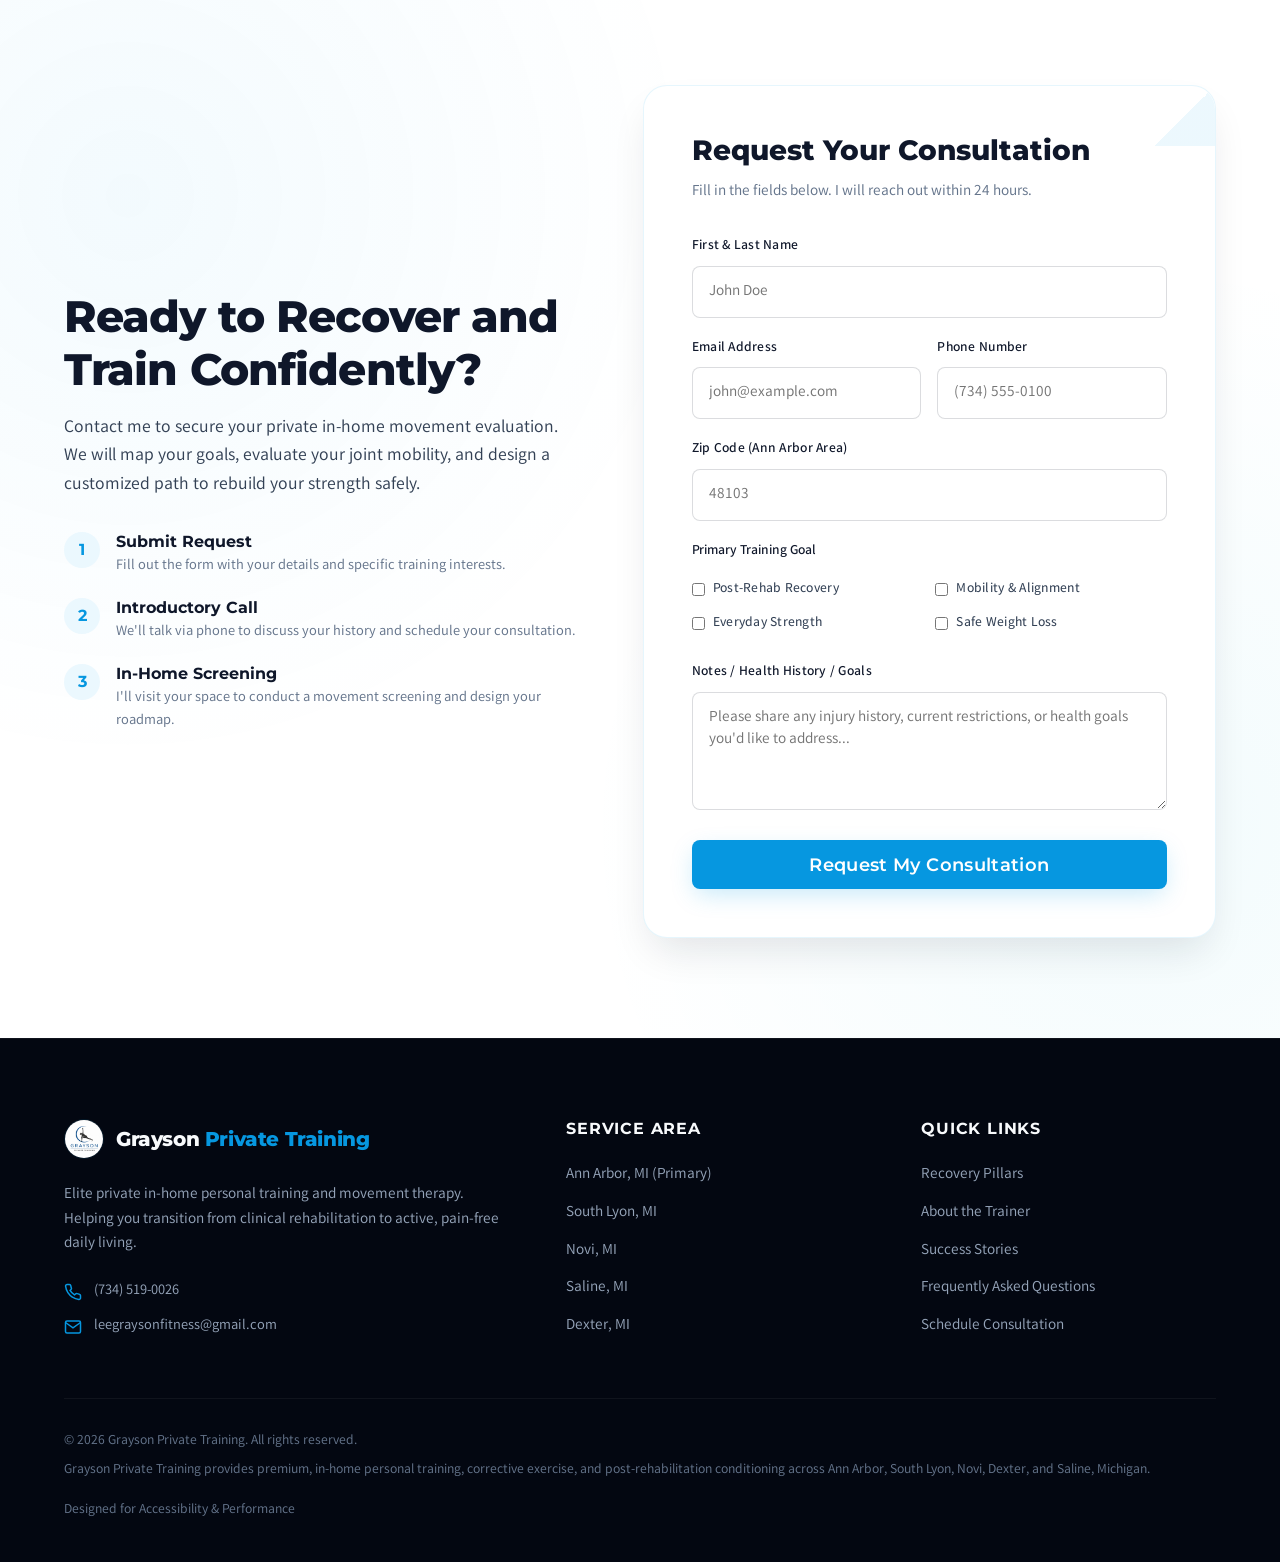
==== commit 7d51360b: "Remove post-rehab.html and associated links from public visibility" ====
--- a/index.html
+++ b/index.html
@@ -104,7 +104,6 @@
             <nav role="navigation" aria-label="Main Navigation">
                 <ul class="nav-menu">
                     <li><a href="#pillars" class="nav-link">Pillars</a></li>
-                    <li><a href="post-rehab.html" class="nav-link highlight-link">Clinical Referrals</a></li>
                     <li><a href="#about" class="nav-link">About</a></li>
                     <li><a href="#testimonials" class="nav-link">Success Stories</a></li>
                     <li><a href="#faq" class="nav-link">FAQ</a></li>
@@ -372,39 +371,6 @@
             </div>
         </section>
 
-        <!-- SECTION 4.5: CLINICAL POST-REHAB BRIDGE CARD -->
-        <section class="section-padding post-rehab-bridge-section" aria-labelledby="bridge-title">
-            <div class="container">
-                <div class="bridge-card reveal">
-                    <div class="bridge-content">
-                        <span class="subtitle">Post-Rehabilitation Transition</span>
-                        <h2 id="bridge-title">Physical Therapy Over? Bridge the Post-Rehab Gap.</h2>
-                        <p>Many patients leave clinical physical therapy with improved baseline function, but struggle to complete their Home Exercise Programs (HEPs) or transition safely into full independent strength. I pick up exactly where your physical therapist left off. By reinforcing your HEP, supervising movement quality, and managing loads safely, I ensure a seamless bridge back to full vitality and a reduction of recurrence of injuries or falls.</p>
-                        <div class="bridge-bullets">
-                            <div class="bridge-bullet-item">
-                                <svg viewBox="0 0 24 24" class="bullet-icon"><polyline points="20 6 9 17 4 12"/></svg>
-                                <strong>HEP Completion Support:</strong> Bring structure and accountability directly to your home.
-                            </div>
-                            <div class="bridge-bullet-item">
-                                <svg viewBox="0 0 24 24" class="bullet-icon"><polyline points="20 6 9 17 4 12"/></svg>
-                                <strong>Scientific Progression:</strong> Systematically increase chronic loads (ACWR) to prevent pain flare-ups.
-                            </div>
-                            <div class="bridge-bullet-item">
-                                <svg viewBox="0 0 24 24" class="bullet-icon"><polyline points="20 6 9 17 4 12"/></svg>
-                                <strong>Clinical Feedback Loop:</strong> Transparent communication and updates sent back to your referring therapist.
-                            </div>
-                        </div>
-                        <div class="bridge-buttons">
-                            <a href="post-rehab.html" class="btn btn-primary">Enter Post-Rehab Referral Portal</a>
-                            <a href="tel:7345190026" class="phone-cta">
-                                <svg viewBox="0 0 24 24"><path d="M22 16.92v3a2 2 0 0 1-2.18 2 19.79 19.79 0 0 1-8.63-3.07 19.5 19.5 0 0 1-6-6 19.79 19.79 0 0 1-3.07-8.67A2 2 0 0 1 4.11 2h3a2 2 0 0 1 2 1.72 12.84 12.84 0 0 0 .7 2.81 2 2 0 0 1-.45 2.11L8.09 9.91a16 16 0 0 0 6 6l1.27-1.27a2 2 0 0 1 2.11-.45 12.84 12.84 0 0 0 2.81.7A2 2 0 0 1 22 16.92z"/></svg>
-                                (734) 519-0026
-                            </a>
-                        </div>
-                    </div>
-                </div>
-            </div>
-        </section>
 
         <!-- SECTION 5: CLIENT TESTIMONIALS -->
         <section class="section-padding testimonials-section" id="testimonials" aria-labelledby="testimonials-title">
@@ -526,7 +492,7 @@
                         </button>
                         <div class="faq-answer">
                             <div class="faq-answer-inner">
-                                Once you have been discharged by your physical therapist or orthopedic professional, we coordinate to translate your clinical rehab targets into functional, progressive loading. I focus heavily on movement quality to ensure your transition is smooth, safe, and progressive.
+                                Once you are cleared by your physical therapist or medical provider, we focus on reinforcing your correct movement patterns and building strength. I prioritize safety, proper alignment, and gradual load progression to help you return to daily activity, sports, or work without pain flare-ups.
                             </div>
                         </div>
                     </div>
@@ -695,7 +661,6 @@
                     <h4>Quick Links</h4>
                     <ul class="footer-links">
                         <li><a href="#pillars">Recovery Pillars</a></li>
-                        <li><a href="post-rehab.html">Post-Rehab Referral</a></li>
                         <li><a href="#about">About the Trainer</a></li>
                         <li><a href="#testimonials">Success Stories</a></li>
                         <li><a href="#faq">Frequently Asked Questions</a></li>
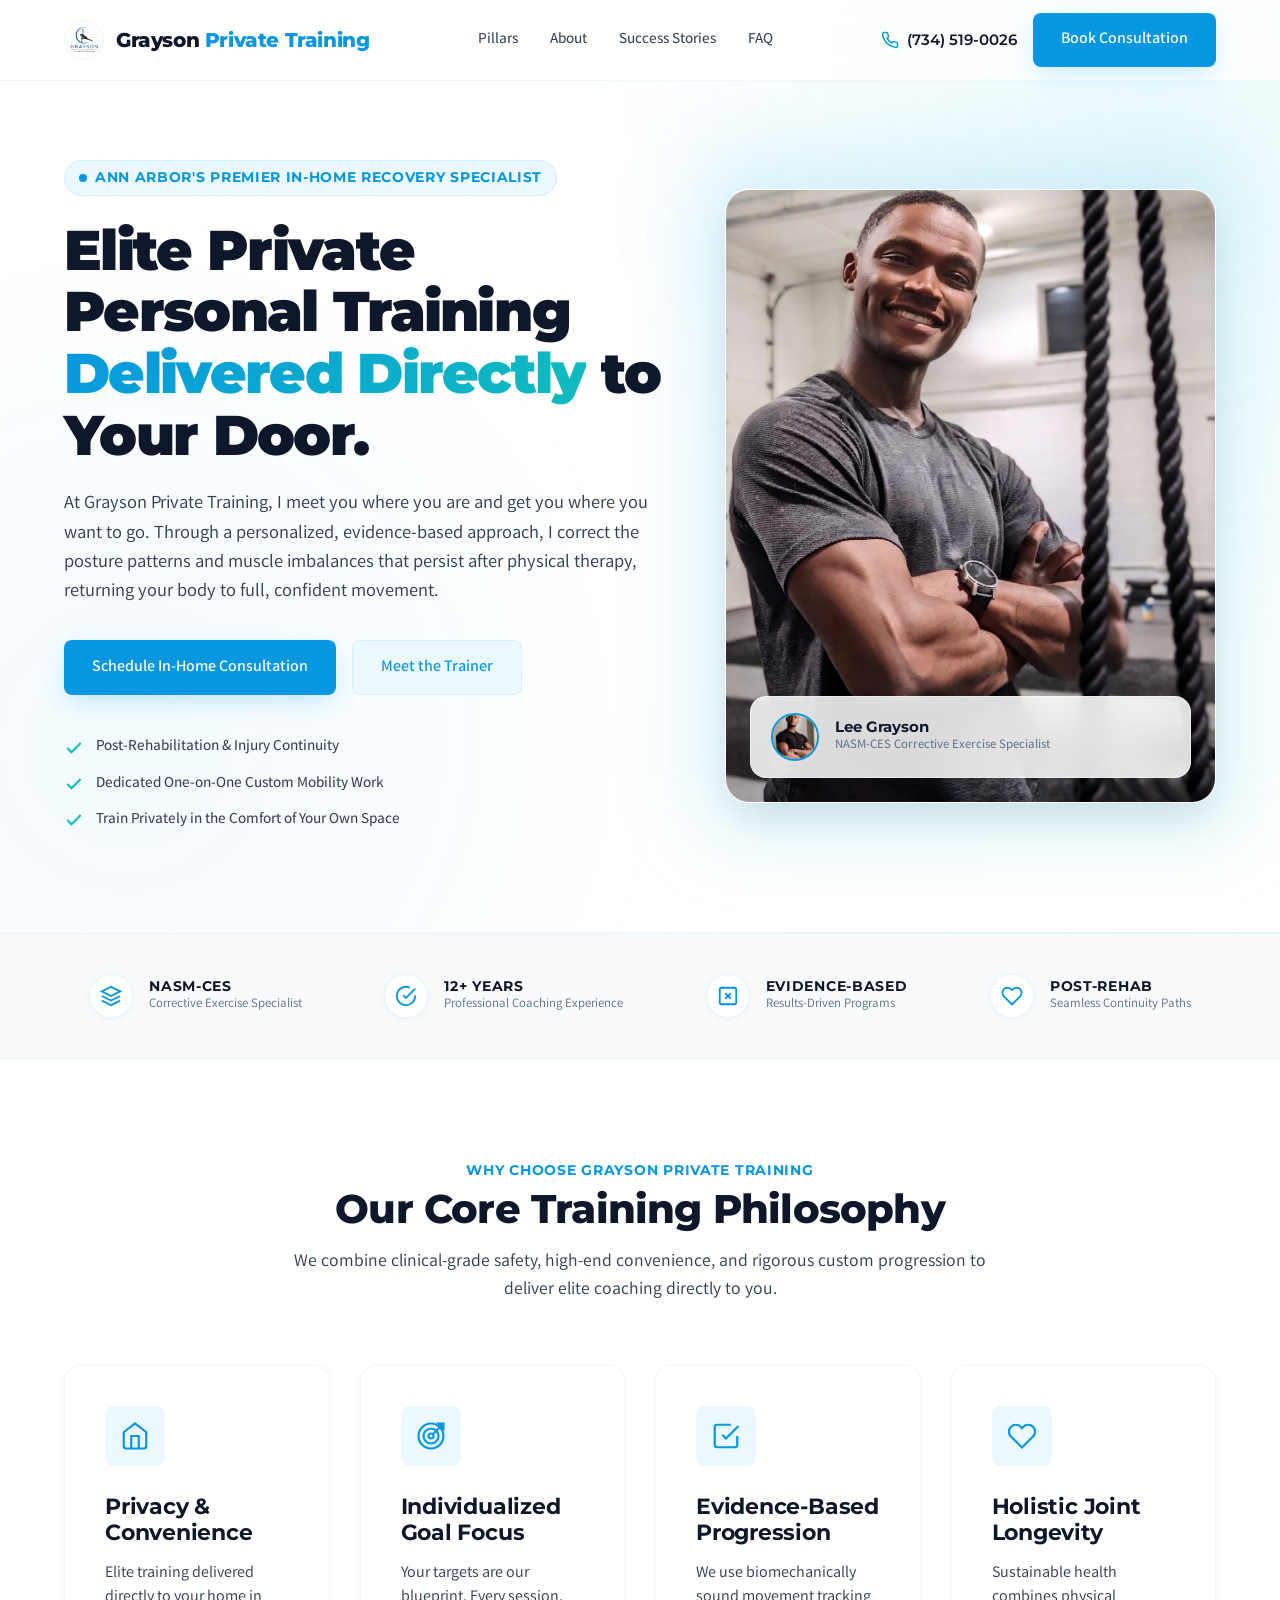
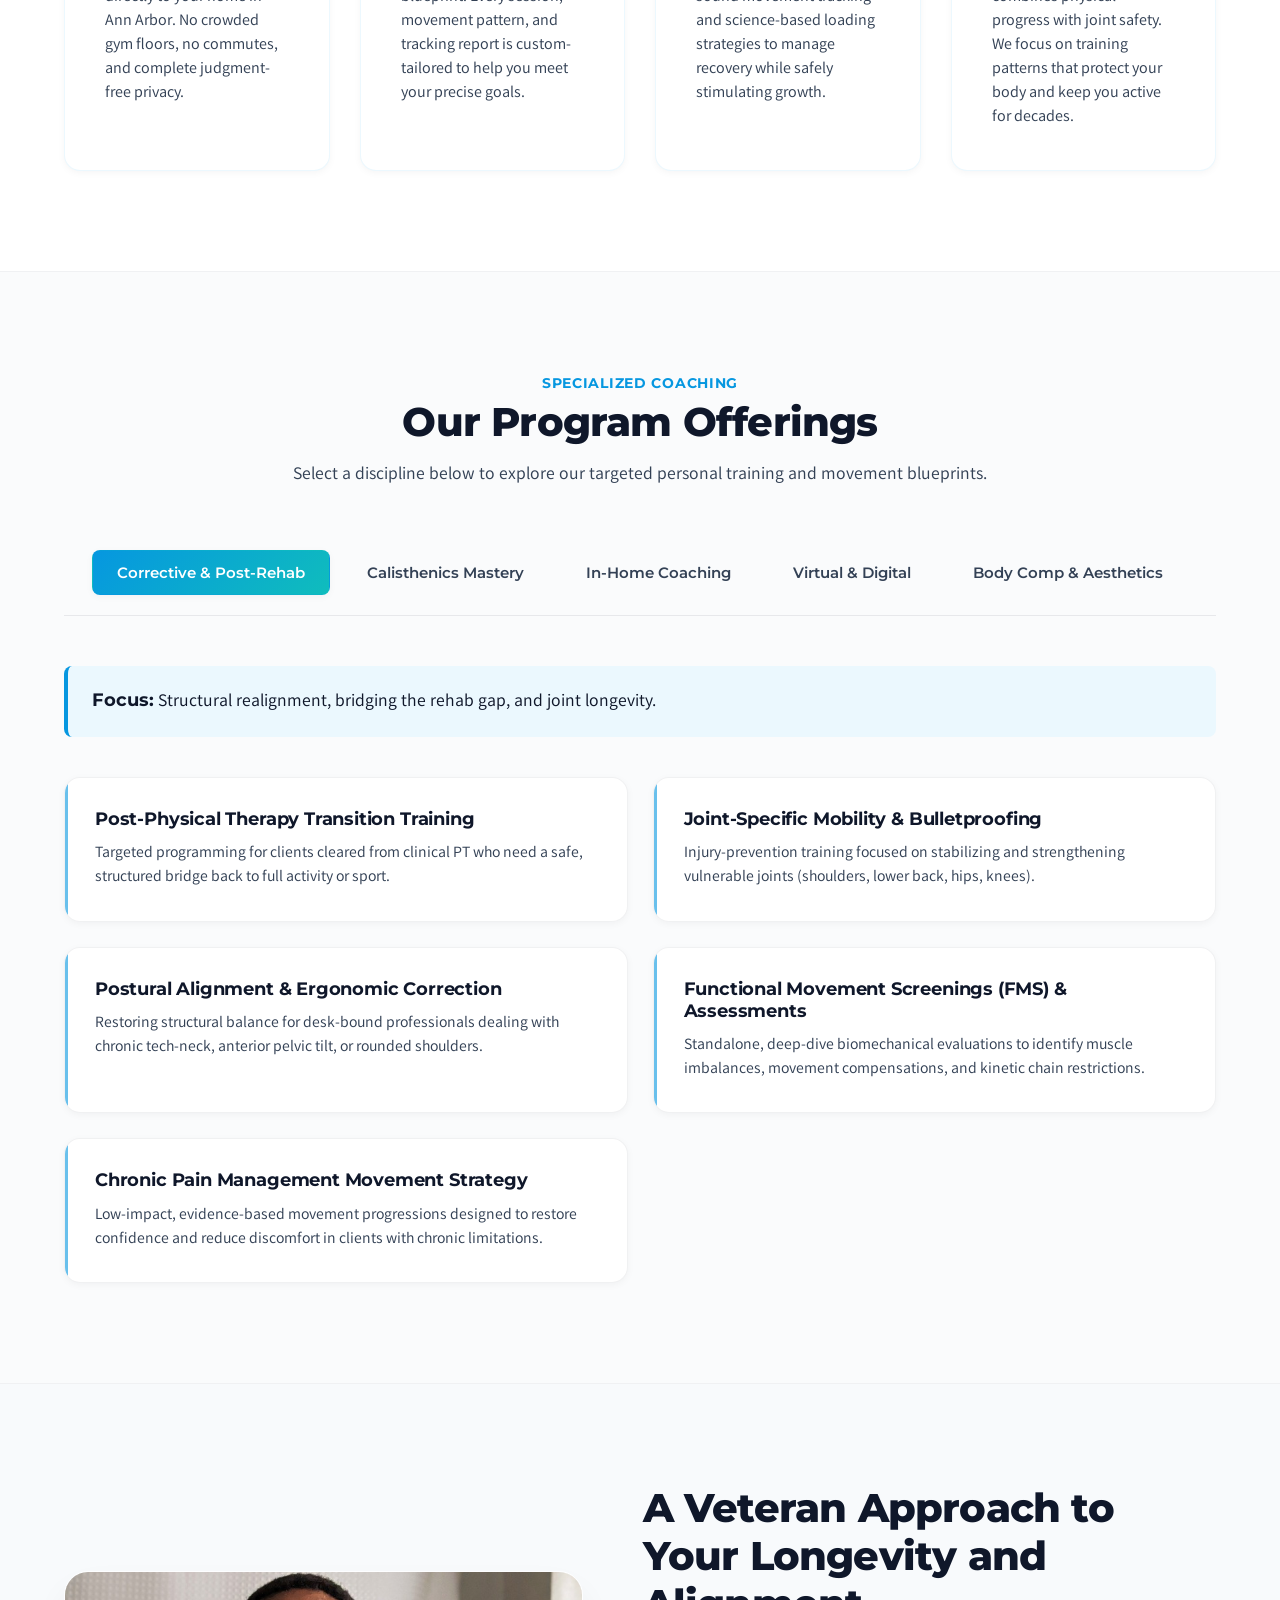
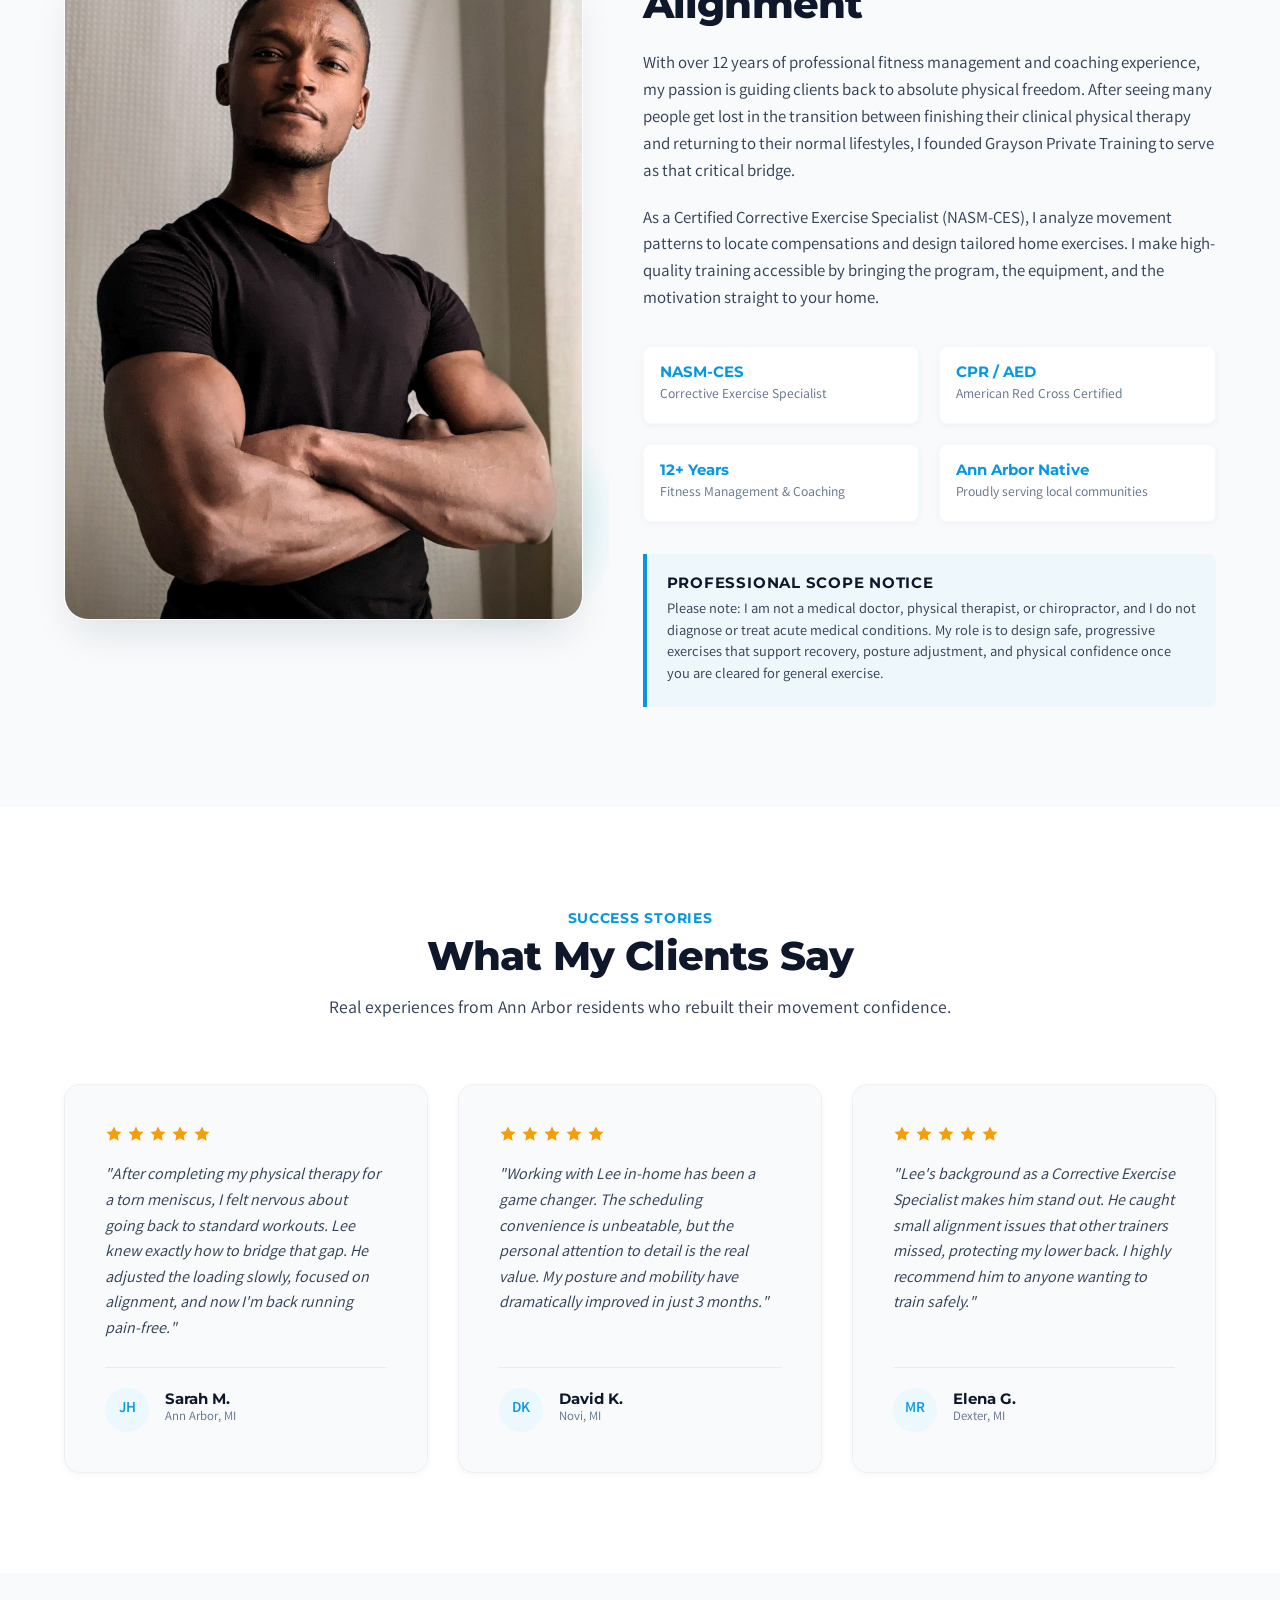
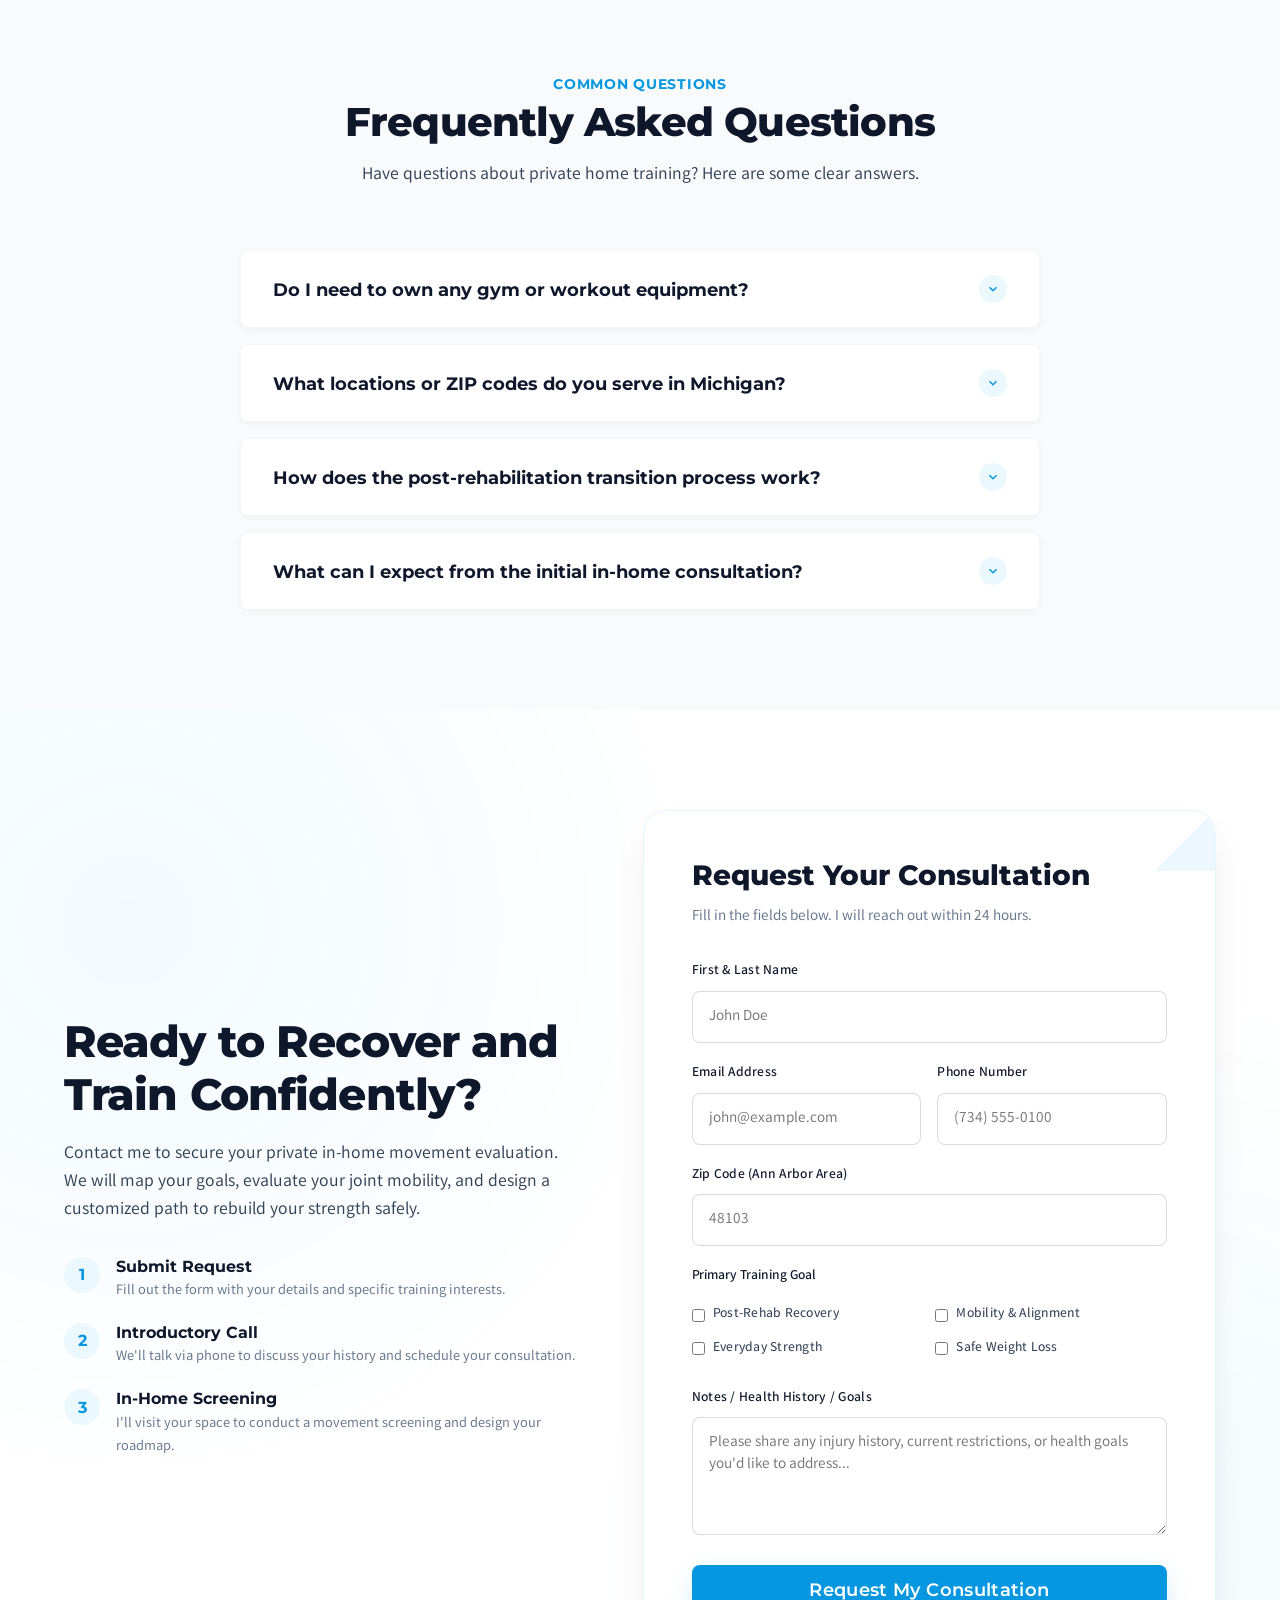
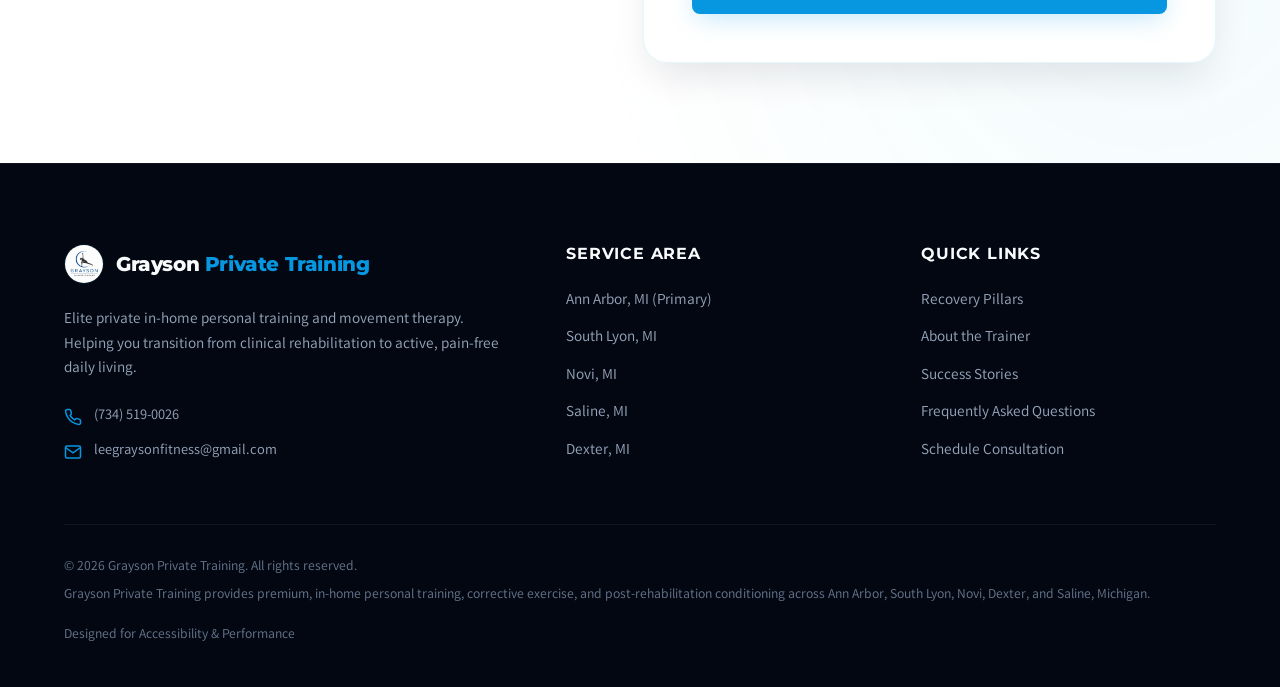
==== commit 95cdc323: "Implement core training philosophy cards and interactive 5-pillar specialized offerings grid" ====
--- a/index.html
+++ b/index.html
@@ -231,31 +231,30 @@
             </div>
         </section>
 
-        <!-- SECTION 3: THE RECOVERY & TRAINING PILLARS -->
+        <!-- SECTION 3: CORE PHILOSOPHY & CLIENT COMMITMENTS -->
         <section class="section-padding" id="pillars" aria-labelledby="pillars-title">
             <div class="container">
                 <div class="section-header reveal">
                     <span class="subtitle">Why Choose Grayson Private Training</span>
-                    <h2 id="pillars-title">The Pillars of Elite Personal Recovery</h2>
-                    <p>Designed to transition you securely from physical therapy back to your peak physical capabilities.</p>
+                    <h2 id="pillars-title">Our Core Training Philosophy</h2>
+                    <p>We combine clinical-grade safety, high-end convenience, and rigorous custom progression to deliver elite coaching directly to you.</p>
                 </div>
 
                 <div class="pillars-grid">
-                    <!-- Pillar 1: Private In-Home & Virtual Flexibility -->
+                    <!-- Value 1: Premium Privacy & Convenience -->
                     <article class="pillar-card reveal">
                         <div class="pillar-icon-box">
-                            <!-- House / Screen SVG -->
+                            <!-- House / Shield SVG -->
                             <svg viewBox="0 0 24 24" aria-hidden="true">
-                                <rect x="2" y="3" width="20" height="14" rx="2" ry="2"/>
-                                <line x1="8" y1="21" x2="16" y2="21"/>
-                                <line x1="12" y1="17" x2="12" y2="21"/>
+                                <path d="M3 9l9-7 9 7v11a2 2 0 0 1-2 2H5a2 2 0 0 1-2-2z"/>
+                                <polyline points="9 22 9 12 15 12 15 22"/>
                             </svg>
                         </div>
-                        <h3>In-Home & Virtual Coaching</h3>
-                        <p>No crowded gym floors, no audience. I bring the training gear and loading tools directly to your home in Ann Arbor, or we connect via structured 1-on-1 virtual training sessions.</p>
+                        <h3>Privacy & Convenience</h3>
+                        <p>Elite training delivered directly to your home in Ann Arbor. No crowded gym floors, no commutes, and complete judgment-free privacy.</p>
                     </article>
 
-                    <!-- Pillar 2: Your Goals Are THE Goal -->
+                    <!-- Value 2: Individualized Goal Focus -->
                     <article class="pillar-card reveal">
                         <div class="pillar-icon-box">
                             <!-- Bullseye SVG -->
@@ -267,11 +266,11 @@
                                 <polygon points="22 2 18 2 22 6 22 2"/>
                             </svg>
                         </div>
-                        <h3>Your Goals Are THE Goal</h3>
-                        <p>Your time and physical efforts are highly valuable. Every program is built to align specifically with your desired outcomes, with professional tracking every step of the way.</p>
+                        <h3>Individualized Goal Focus</h3>
+                        <p>Your targets are our blueprint. Every session, movement pattern, and tracking report is custom-tailored to help you meet your precise goals.</p>
                     </article>
 
-                    <!-- Pillar 3: Evidence-Based Loading (HSR) -->
+                    <!-- Value 3: Evidence-Based Progression -->
                     <article class="pillar-card reveal">
                         <div class="pillar-icon-box">
                             <!-- Checklist SVG -->
@@ -280,39 +279,11 @@
                                 <path d="M21 12v7a2 2 0 0 1-2 2H5a2 2 0 0 1-2-2V5a2 2 0 0 1 2-2h11"/>
                             </svg>
                         </div>
-                        <h3>Scientific Load Management</h3>
-                        <p>I apply verified biomechanics and Heavy Slow Resistance (HSR) protocols to manage tendinopathies while safely stimulating muscle growth and joint recovery.</p>
+                        <h3>Evidence-Based Progression</h3>
+                        <p>We use biomechanically sound movement tracking and science-based loading strategies to manage recovery while safely stimulating growth.</p>
                     </article>
 
-                    <!-- Pillar 4: Specialized Corrective Care -->
-                    <article class="pillar-card reveal">
-                        <div class="pillar-icon-box">
-                            <!-- Fitness / Stretching SVG -->
-                            <svg viewBox="0 0 24 24" aria-hidden="true">
-                                <circle cx="12" cy="4" r="1.5"/>
-                                <path d="M4 20l4-3 5 .5 5-4.5 3 2"/>
-                                <path d="M12 8.5l-3 2-3-3"/>
-                                <path d="M10 13v4.5l-4 3.5"/>
-                            </svg>
-                        </div>
-                        <h3>Corrective Care & Calisthenics</h3>
-                        <p>Focused expertise in bodyweight calisthenics, corrective exercise, post-rehabilitation HEP progress, and functional mobility to help you move with power and without pain.</p>
-                    </article>
-
-                    <!-- Pillar 5: Movement for Everyday Use -->
-                    <article class="pillar-card reveal">
-                        <div class="pillar-icon-box">
-                            <!-- Stairs SVG -->
-                            <svg viewBox="0 0 24 24" aria-hidden="true">
-                                <polyline points="3 20 9 20 9 14 15 14 15 8 21 8"/>
-                                <line x1="3" y1="20" x2="21" y2="20"/>
-                            </svg>
-                        </div>
-                        <h3>Everyday Movement Quality</h3>
-                        <p>Develop stability and strength that integrate directly into your daily routine. Feel light, aligned, and comfortable carrying groceries, climbing stairs, or running.</p>
-                    </article>
-
-                    <!-- Pillar 6: Holistic Approach -->
+                    <!-- Value 4: Holistic Joint Longevity -->
                     <article class="pillar-card reveal">
                         <div class="pillar-icon-box">
                             <!-- Heart SVG -->
@@ -320,10 +291,158 @@
                                 <path d="M20.84 4.61a5.5 5.5 0 0 0-7.78 0L12 5.67l-1.06-1.06a5.5 5.5 0 0 0-7.78 7.78l1.06 1.06L12 21.23l7.78-7.78 1.06-1.06a5.5 5.5 0 0 0 0-7.78z"/>
                             </svg>
                         </div>
-                        <h3>Holistic Longevity Focus</h3>
-                        <p>Sustainable health combines mechanical progress with mental confidence. We target movement patterns that protect your joints and keep you active for decades.</p>
+                        <h3>Holistic Joint Longevity</h3>
+                        <p>Sustainable health combines physical progress with joint safety. We focus on training patterns that protect your body and keep you active for decades.</p>
                     </article>
                 </div>
+            </div>
+        </section>
+
+        <!-- SECTION 3.5: SPECIALIZED PROGRAM OFFERINGS -->
+        <section class="section-padding offerings-section" id="offerings" aria-labelledby="offerings-title">
+            <div class="container">
+                <div class="section-header reveal">
+                    <span class="subtitle">Specialized Coaching</span>
+                    <h2 id="offerings-title">Our Program Offerings</h2>
+                    <p>Select a discipline below to explore our targeted personal training and movement blueprints.</p>
+                </div>
+
+                <!-- Interactive Tab buttons -->
+                <div class="service-tabs reveal" role="tablist">
+                    <button class="service-tab-btn active" id="tab-corrective" role="tab" aria-selected="true" aria-controls="panel-corrective">Corrective & Post-Rehab</button>
+                    <button class="service-tab-btn" id="tab-calisthenics" role="tab" aria-selected="false" aria-controls="panel-calisthenics">Calisthenics Mastery</button>
+                    <button class="service-tab-btn" id="tab-inhome" role="tab" aria-selected="false" aria-controls="panel-inhome">In-Home Coaching</button>
+                    <button class="service-tab-btn" id="tab-virtual" role="tab" aria-selected="false" aria-controls="panel-virtual">Virtual & Digital</button>
+                    <button class="service-tab-btn" id="tab-composition" role="tab" aria-selected="false" aria-controls="panel-composition">Body Comp & Aesthetics</button>
+                </div>
+
+                <!-- Tab Panels -->
+                
+                <!-- Panel 1: Corrective Exercise and Post-Rehabilitation -->
+                <div class="service-tab-panel active" id="panel-corrective" role="tabpanel" aria-labelledby="tab-corrective">
+                    <div class="service-focus-banner">
+                        <strong>Focus:</strong> Structural realignment, bridging the rehab gap, and joint longevity.
+                    </div>
+                    <div class="services-subgrid">
+                        <article class="service-subcard">
+                            <h4>Post-Physical Therapy Transition Training</h4>
+                            <p>Targeted programming for clients cleared from clinical PT who need a safe, structured bridge back to full activity or sport.</p>
+                        </article>
+                        <article class="service-subcard">
+                            <h4>Joint-Specific Mobility & Bulletproofing</h4>
+                            <p>Injury-prevention training focused on stabilizing and strengthening vulnerable joints (shoulders, lower back, hips, knees).</p>
+                        </article>
+                        <article class="service-subcard">
+                            <h4>Postural Alignment & Ergonomic Correction</h4>
+                            <p>Restoring structural balance for desk-bound professionals dealing with chronic tech-neck, anterior pelvic tilt, or rounded shoulders.</p>
+                        </article>
+                        <article class="service-subcard">
+                            <h4>Functional Movement Screenings (FMS) & Assessments</h4>
+                            <p>Standalone, deep-dive biomechanical evaluations to identify muscle imbalances, movement compensations, and kinetic chain restrictions.</p>
+                        </article>
+                        <article class="service-subcard">
+                            <h4>Chronic Pain Management Movement Strategy</h4>
+                            <p>Low-impact, evidence-based movement progressions designed to restore confidence and reduce discomfort in clients with chronic limitations.</p>
+                        </article>
+                    </div>
+                </div>
+
+                <!-- Panel 2: Calisthenics & Bodyweight Mastery -->
+                <div class="service-tab-panel" id="panel-calisthenics" role="tabpanel" aria-labelledby="tab-calisthenics">
+                    <div class="service-focus-banner">
+                        <strong>Focus:</strong> Progressive bodyweight strength, core stability, and spatial awareness.
+                    </div>
+                    <div class="services-subgrid">
+                        <article class="service-subcard">
+                            <h4>Progressive Calisthenics & Bodyweight Strength</h4>
+                            <p>Building foundational and advanced strength using zero equipment, focusing on strict form and leverage mechanics.</p>
+                        </article>
+                        <article class="service-subcard">
+                            <h4>TRX & Suspension Training</h4>
+                            <p>Utilizing TRX setups to build high-level shoulder stability, core integration, and pulling strength.</p>
+                        </article>
+                        <article class="service-subcard">
+                            <h4>Handstand & Inversion Mechanics</h4>
+                            <p>Dedicated programming covering wrist mobility, shoulder alignment, and core control required for strict handstands and balance work.</p>
+                        </article>
+                        <article class="service-subcard">
+                            <h4>Functional Core & Rotational Stability</h4>
+                            <p>Deep core activation and trunk training that prioritizes stability, spinal protection, and athletic power transfer.</p>
+                        </article>
+                    </div>
+                </div>
+
+                <!-- Panel 3: Premium In-Home & Private Coaching -->
+                <div class="service-tab-panel" id="panel-inhome" role="tabpanel" aria-labelledby="tab-inhome">
+                    <div class="service-focus-banner">
+                        <strong>Focus:</strong> Frictionless, elite-tier personal training delivered directly to the client.
+                    </div>
+                    <div class="services-subgrid">
+                        <article class="service-subcard">
+                            <h4>Premium Private In-Home Personal Training</h4>
+                            <p>One-on-one customized coaching utilizing your space and mobile equipment, removing the commute, crowds, and judgment of a public gym.</p>
+                        </article>
+                        <article class="service-subcard">
+                            <h4>Private Semi-Private / Partners Training</h4>
+                            <p>Tailored, small-group sessions (couples, family members) focused on shared functional goals while maintaining individualized form checks.</p>
+                        </article>
+                        <article class="service-subcard">
+                            <h4>Executive Concierge Fitness Coaching</h4>
+                            <p>High-flexibility, premium scheduling designed around the chaotic calendars of busy professionals, entrepreneurs, and executives.</p>
+                        </article>
+                    </div>
+                </div>
+
+                <!-- Panel 4: Virtual Training & Digital Programming -->
+                <div class="service-tab-panel" id="panel-virtual" role="tabpanel" aria-labelledby="tab-virtual">
+                    <div class="service-focus-banner">
+                        <strong>Focus:</strong> Remote accountability, precision video coaching, and independent execution.
+                    </div>
+                    <div class="services-subgrid">
+                        <article class="service-subcard">
+                            <h4>Live Interactive Virtual Training</h4>
+                            <p>High-definition, real-time 1-on-1 coaching sessions via video, utilizing precise verbal cueing and real-time form correction.</p>
+                        </article>
+                        <article class="service-subcard">
+                            <h4>Hybrid Coaching Ecosystem</h4>
+                            <p>A high-accountability mix of monthly in-person assessments combined with customized digital programming and video form-checks via a training app.</p>
+                        </article>
+                        <article class="service-subcard">
+                            <h4>Remote Corrective Exercise Programming</h4>
+                            <p>Fully customized, weekly-updating movement blueprints built for clients to execute independently, backed by video analysis of their form submissions.</p>
+                        </article>
+                        <article class="service-subcard">
+                            <h4>Digital Mobility & Movement Audits</h4>
+                            <p>100% remote biomechanical screening via recorded video review, providing the client with a detailed breakdown of their movement hitches and a corrective roadmap.</p>
+                        </article>
+                    </div>
+                </div>
+
+                <!-- Panel 5: Body Composition & Athletic Aesthetics -->
+                <div class="service-tab-panel" id="panel-composition" role="tabpanel" aria-labelledby="tab-composition">
+                    <div class="service-focus-banner">
+                        <strong>Focus:</strong> Sculpting a lean, dense, athletic physique using high-density bodyweight mechanics and metabolic strength training.
+                    </div>
+                    <div class="services-subgrid">
+                        <article class="service-subcard">
+                            <h4>Progressive Calisthenics Physique Sculpting</h4>
+                            <p>Utilizing advanced bodyweight leverage to build dense, functional muscle, cap the shoulders, and lean out the midsection without the need for massive gym machines.</p>
+                        </article>
+                        <article class="service-subcard">
+                            <h4>High-Density Metabolic Conditioning</h4>
+                            <p>High-energy, time-efficient strength circuits engineered to spike the metabolism, strip body fat, and reveal athletic definition rapidly.</p>
+                        </article>
+                        <article class="service-subcard">
+                            <h4>The "Strong & Lean" Functional Transformation</h4>
+                            <p>A premium program focused on building a tapered, powerful physique that performs exactly how it looks—combining raw athletic capability with maximum muscle tone.</p>
+                        </article>
+                        <article class="service-subcard">
+                            <h4>Minimalist In-Home Body Recomposition</h4>
+                            <p>Transforming your home space into an elite training ground using minimal equipment to build explosive strength, core definition, and a conditioned physique.</p>
+                        </article>
+                    </div>
+                </div>
+
             </div>
         </section>
 
--- a/style.css
+++ b/style.css
@@ -574,7 +574,7 @@
 
 .pillars-grid {
     display: grid;
-    grid-template-columns: repeat(3, 1fr);
+    grid-template-columns: repeat(4, 1fr);
     gap: 30px;
 }
 
@@ -1788,3 +1788,176 @@
     }
 }
 
+/* ==========================================================================
+   16. Specialized Offerings Interactive Showcase Styling
+   ========================================================================== */
+
+.offerings-section {
+    background-color: #fafbfc; /* Light background to alternate sections */
+    border-top: 1px solid rgba(15, 23, 42, 0.04);
+    border-bottom: 1px solid rgba(15, 23, 42, 0.04);
+}
+
+.service-tabs {
+    display: flex;
+    justify-content: center;
+    gap: 12px;
+    margin-bottom: 50px;
+    flex-wrap: wrap;
+    border-bottom: 1px solid rgba(15, 23, 42, 0.08);
+    padding-bottom: 20px;
+}
+
+.service-tab-btn {
+    background: none;
+    border: none;
+    padding: 12px 24px;
+    font-family: 'Montserrat', sans-serif;
+    font-size: 0.95rem;
+    font-weight: 600;
+    color: var(--text-muted);
+    cursor: pointer;
+    border-radius: var(--radius-sm);
+    transition: var(--transition-smooth);
+    border: 1px solid transparent;
+}
+
+.service-tab-btn:hover {
+    color: var(--primary);
+    background-color: var(--primary-light);
+}
+
+.service-tab-btn.active {
+    color: var(--bg-white);
+    background: linear-gradient(135deg, var(--primary) 0%, var(--accent) 100%);
+    box-shadow: var(--shadow-sm);
+}
+
+.service-tab-panel {
+    display: none;
+    animation: fadeInSlideUp 0.5s ease forwards;
+}
+
+.service-tab-panel.active {
+    display: block;
+}
+
+.service-focus-banner {
+    background-color: var(--primary-light);
+    border-left: 4px solid var(--primary);
+    padding: 20px 24px;
+    border-radius: var(--radius-sm);
+    margin-bottom: 40px;
+    font-size: 1.1rem;
+    color: var(--text-dark);
+}
+
+.service-focus-banner strong {
+    color: var(--primary-dark);
+    font-family: 'Montserrat', sans-serif;
+}
+
+.services-subgrid {
+    display: grid;
+    grid-template-columns: repeat(2, 1fr);
+    gap: 25px;
+}
+
+.service-subcard {
+    background-color: var(--bg-white);
+    border: 1px solid rgba(15, 23, 42, 0.06);
+    border-radius: var(--radius-md);
+    padding: 30px;
+    box-shadow: var(--shadow-sm);
+    transition: var(--transition-smooth);
+    position: relative;
+    overflow: hidden;
+}
+
+.service-subcard::before {
+    content: '';
+    position: absolute;
+    top: 0;
+    left: 0;
+    width: 3px;
+    height: 100%;
+    background-color: var(--primary);
+    opacity: 0.6;
+    transition: var(--transition-smooth);
+}
+
+.service-subcard:hover {
+    transform: translateY(-4px);
+    box-shadow: var(--shadow-md);
+    border-color: rgba(14, 165, 233, 0.15);
+}
+
+.service-subcard:hover::before {
+    background-color: var(--accent);
+    width: 6px;
+    opacity: 1;
+}
+
+.service-subcard h4 {
+    font-family: 'Montserrat', sans-serif;
+    font-size: 1.15rem;
+    font-weight: 700;
+    color: var(--text-dark);
+    margin-bottom: 12px;
+    letter-spacing: -0.01em;
+}
+
+.service-subcard p {
+    font-family: 'Varta', sans-serif;
+    font-size: 0.98rem;
+    color: var(--text-main);
+    line-height: 1.55;
+}
+
+/* Animations */
+@keyframes fadeInSlideUp {
+    from {
+        opacity: 0;
+        transform: translateY(15px);
+    }
+    to {
+        opacity: 1;
+        transform: translateY(0);
+    }
+}
+
+/* Responsive adjustment for service offerings */
+@media (max-width: 992px) {
+    .services-subgrid {
+        grid-template-columns: 1fr;
+    }
+}
+
+@media (max-width: 768px) {
+    .service-tabs {
+        flex-direction: column;
+        gap: 0;
+        border-bottom: none;
+    }
+    
+    .service-tab-btn {
+        width: 100%;
+        text-align: left;
+        padding: 15px 0;
+        border-bottom: 1px solid rgba(15, 23, 42, 0.08);
+        border-radius: 0;
+    }
+    
+    .service-tab-btn:hover {
+        background-color: transparent;
+    }
+    
+    .service-tab-btn.active {
+        background: none;
+        color: var(--primary);
+        box-shadow: none;
+        border-bottom: 2px solid var(--primary);
+        font-weight: 700;
+    }
+}
+
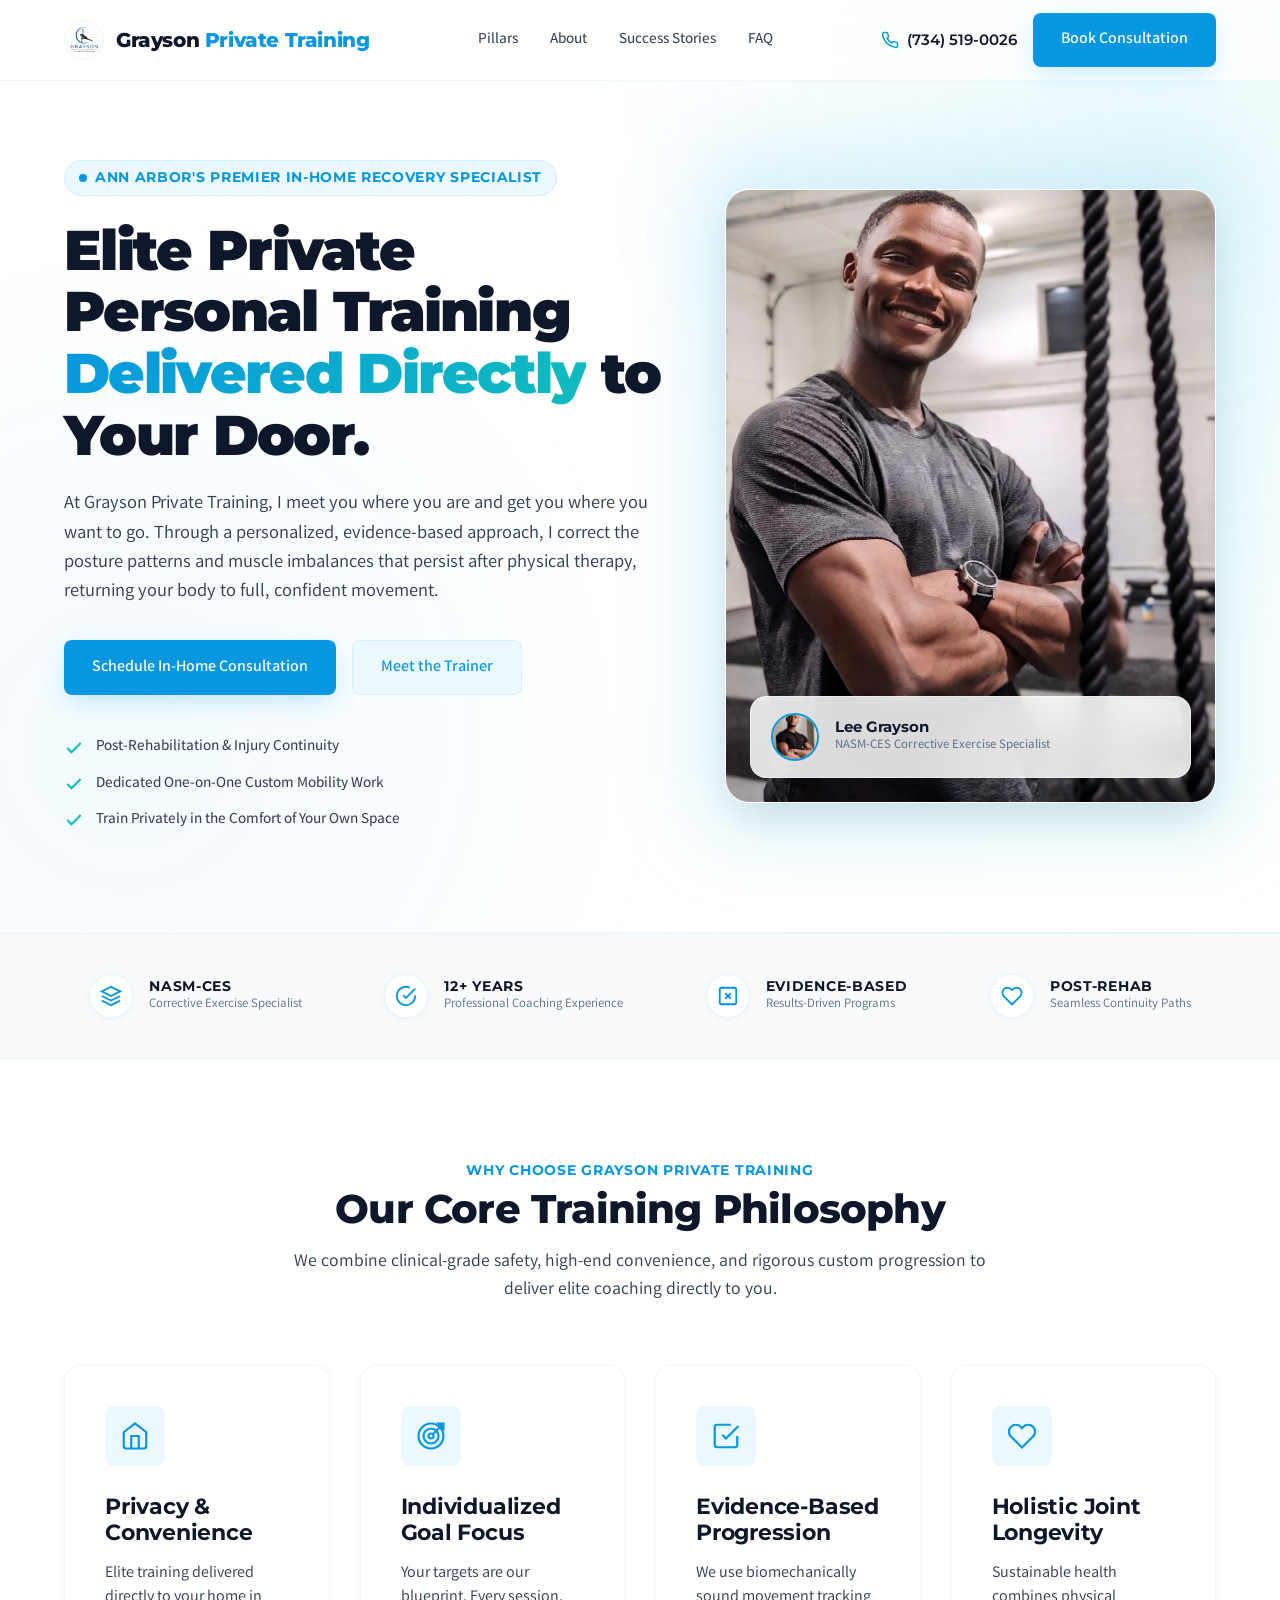
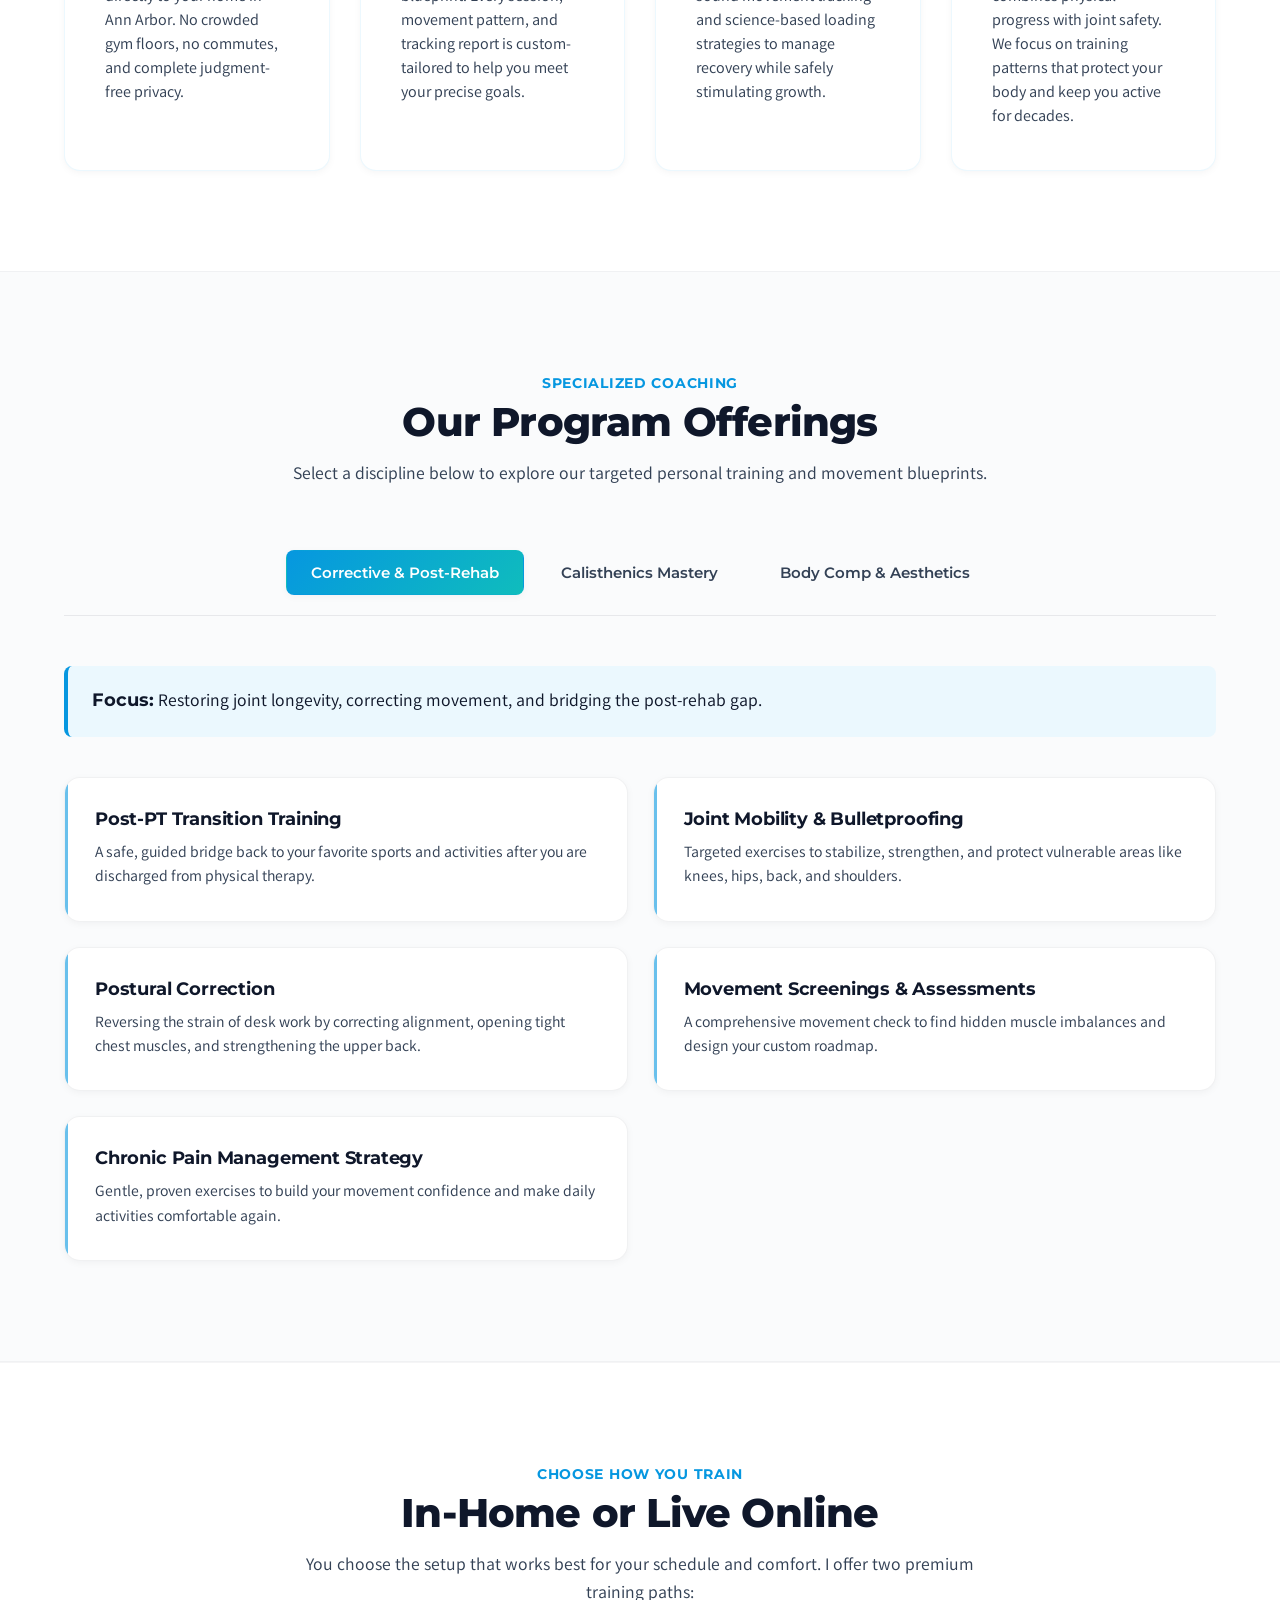
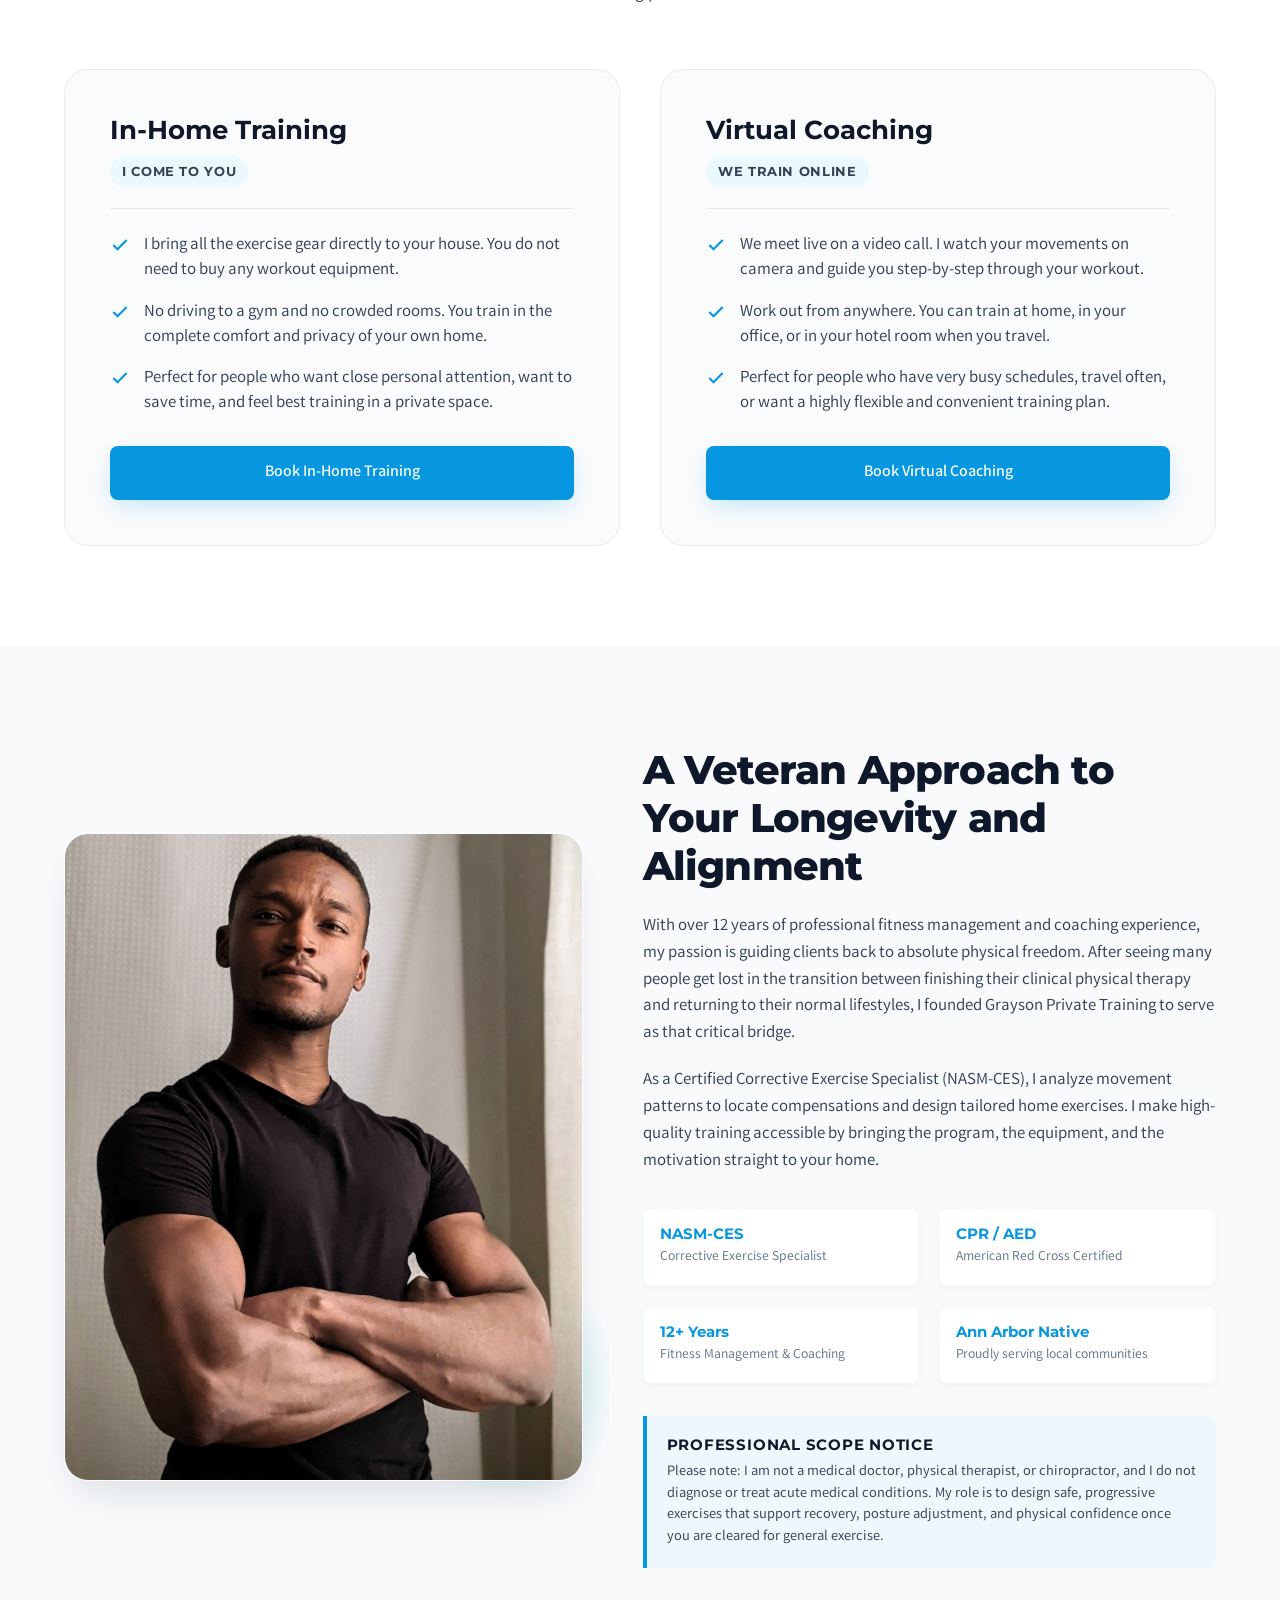
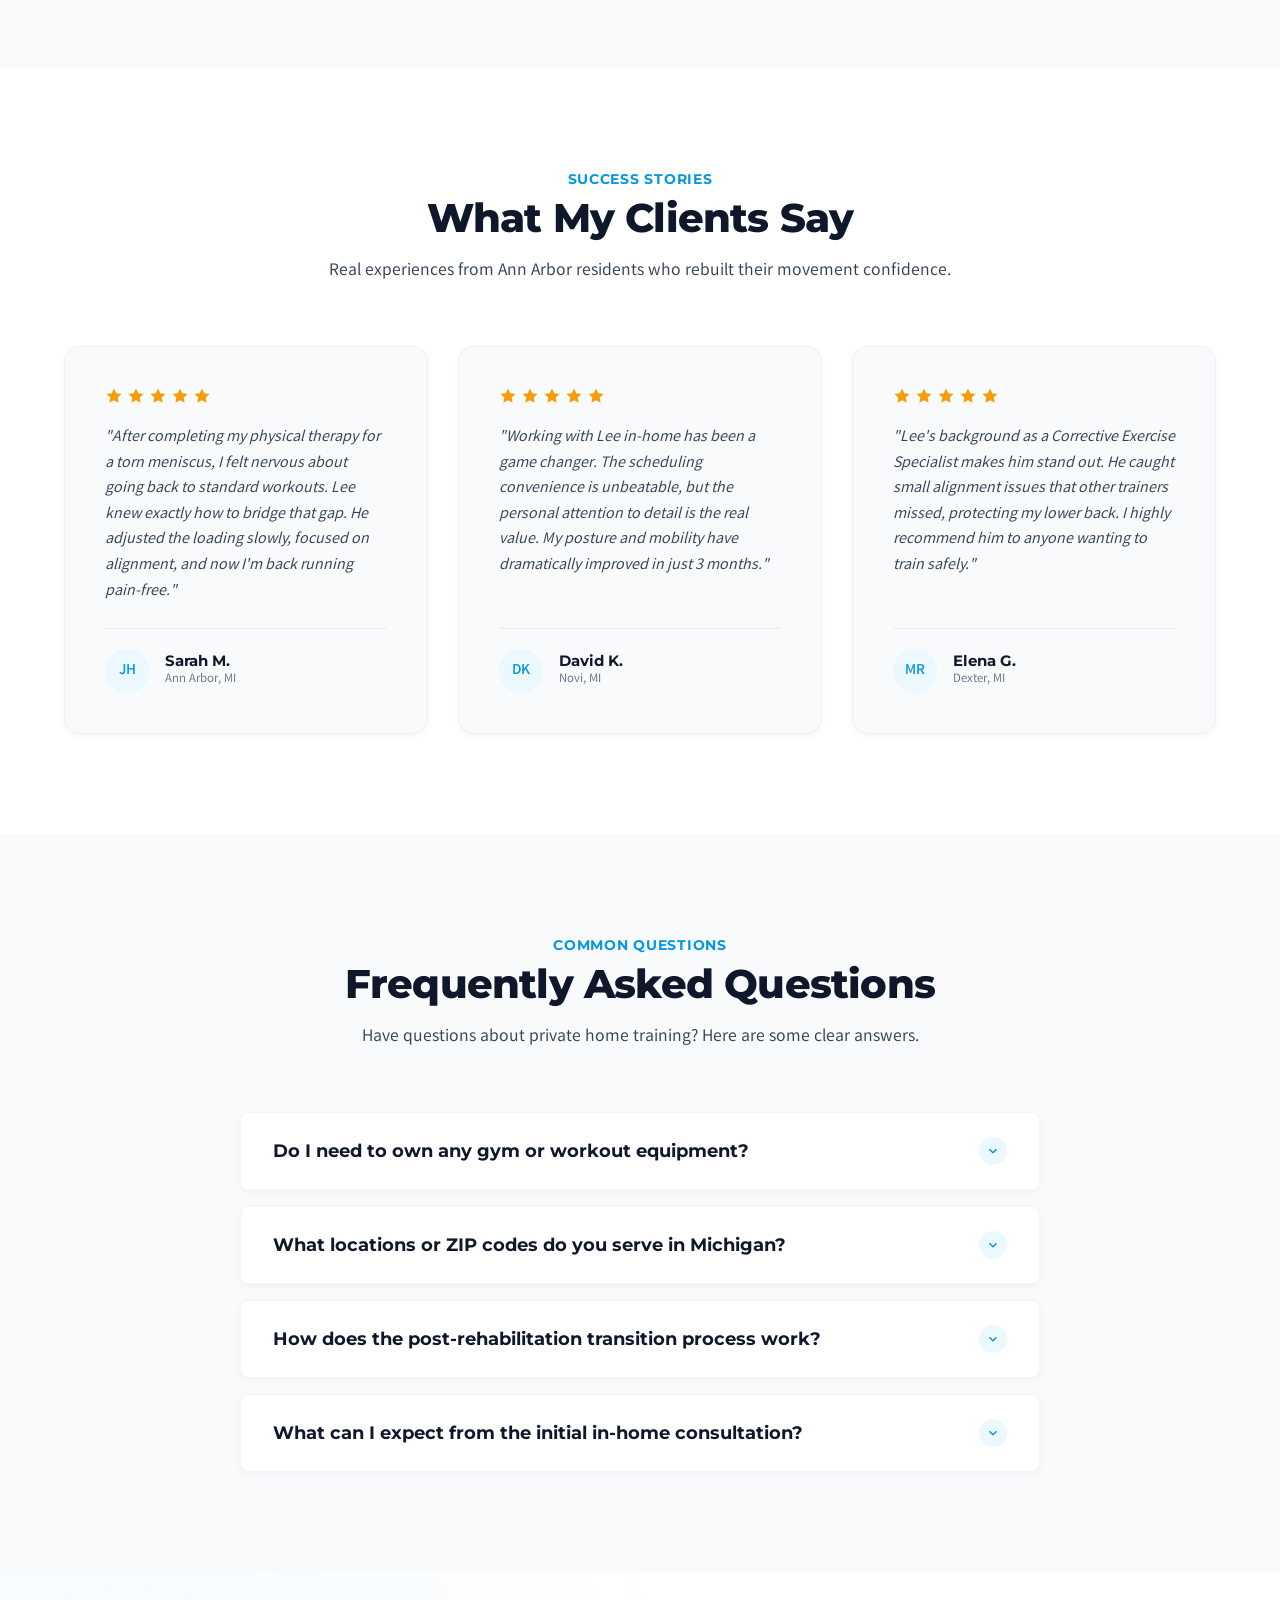
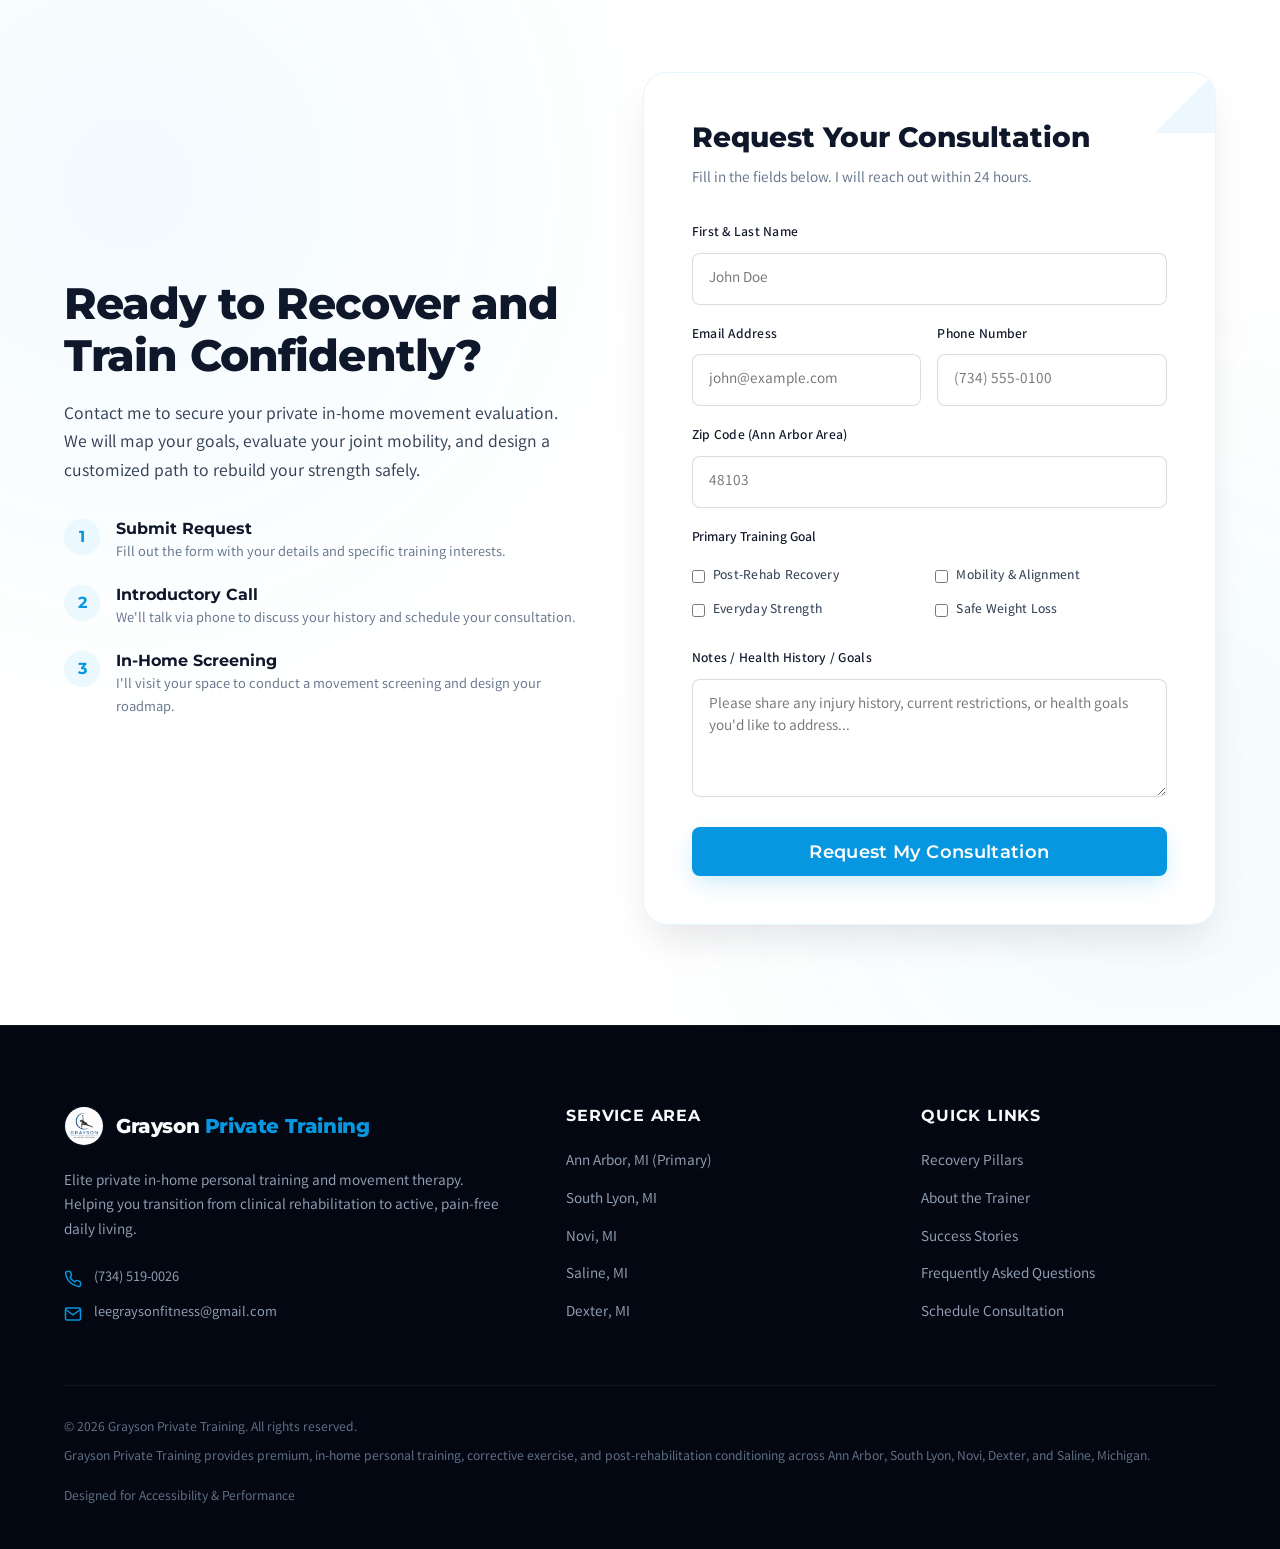
==== commit f795d8cf: "Simplify program offerings copy and relocate delivery modes to a dedicated 5th-grade reading level s" ====
--- a/index.html
+++ b/index.html
@@ -311,8 +311,6 @@
                 <div class="service-tabs reveal" role="tablist">
                     <button class="service-tab-btn active" id="tab-corrective" role="tab" aria-selected="true" aria-controls="panel-corrective">Corrective & Post-Rehab</button>
                     <button class="service-tab-btn" id="tab-calisthenics" role="tab" aria-selected="false" aria-controls="panel-calisthenics">Calisthenics Mastery</button>
-                    <button class="service-tab-btn" id="tab-inhome" role="tab" aria-selected="false" aria-controls="panel-inhome">In-Home Coaching</button>
-                    <button class="service-tab-btn" id="tab-virtual" role="tab" aria-selected="false" aria-controls="panel-virtual">Virtual & Digital</button>
                     <button class="service-tab-btn" id="tab-composition" role="tab" aria-selected="false" aria-controls="panel-composition">Body Comp & Aesthetics</button>
                 </div>
 
@@ -321,28 +319,28 @@
                 <!-- Panel 1: Corrective Exercise and Post-Rehabilitation -->
                 <div class="service-tab-panel active" id="panel-corrective" role="tabpanel" aria-labelledby="tab-corrective">
                     <div class="service-focus-banner">
-                        <strong>Focus:</strong> Structural realignment, bridging the rehab gap, and joint longevity.
+                        <strong>Focus:</strong> Restoring joint longevity, correcting movement, and bridging the post-rehab gap.
                     </div>
                     <div class="services-subgrid">
                         <article class="service-subcard">
-                            <h4>Post-Physical Therapy Transition Training</h4>
-                            <p>Targeted programming for clients cleared from clinical PT who need a safe, structured bridge back to full activity or sport.</p>
-                        </article>
-                        <article class="service-subcard">
-                            <h4>Joint-Specific Mobility & Bulletproofing</h4>
-                            <p>Injury-prevention training focused on stabilizing and strengthening vulnerable joints (shoulders, lower back, hips, knees).</p>
-                        </article>
-                        <article class="service-subcard">
-                            <h4>Postural Alignment & Ergonomic Correction</h4>
-                            <p>Restoring structural balance for desk-bound professionals dealing with chronic tech-neck, anterior pelvic tilt, or rounded shoulders.</p>
-                        </article>
-                        <article class="service-subcard">
-                            <h4>Functional Movement Screenings (FMS) & Assessments</h4>
-                            <p>Standalone, deep-dive biomechanical evaluations to identify muscle imbalances, movement compensations, and kinetic chain restrictions.</p>
-                        </article>
-                        <article class="service-subcard">
-                            <h4>Chronic Pain Management Movement Strategy</h4>
-                            <p>Low-impact, evidence-based movement progressions designed to restore confidence and reduce discomfort in clients with chronic limitations.</p>
+                            <h4>Post-PT Transition Training</h4>
+                            <p>A safe, guided bridge back to your favorite sports and activities after you are discharged from physical therapy.</p>
+                        </article>
+                        <article class="service-subcard">
+                            <h4>Joint Mobility & Bulletproofing</h4>
+                            <p>Targeted exercises to stabilize, strengthen, and protect vulnerable areas like knees, hips, back, and shoulders.</p>
+                        </article>
+                        <article class="service-subcard">
+                            <h4>Postural Correction</h4>
+                            <p>Reversing the strain of desk work by correcting alignment, opening tight chest muscles, and strengthening the upper back.</p>
+                        </article>
+                        <article class="service-subcard">
+                            <h4>Movement Screenings & Assessments</h4>
+                            <p>A comprehensive movement check to find hidden muscle imbalances and design your custom roadmap.</p>
+                        </article>
+                        <article class="service-subcard">
+                            <h4>Chronic Pain Management Strategy</h4>
+                            <p>Gentle, proven exercises to build your movement confidence and make daily activities comfortable again.</p>
                         </article>
                     </div>
                 </div>
@@ -350,99 +348,116 @@
                 <!-- Panel 2: Calisthenics & Bodyweight Mastery -->
                 <div class="service-tab-panel" id="panel-calisthenics" role="tabpanel" aria-labelledby="tab-calisthenics">
                     <div class="service-focus-banner">
-                        <strong>Focus:</strong> Progressive bodyweight strength, core stability, and spatial awareness.
+                        <strong>Focus:</strong> Building high-level bodyweight strength, core stability, and control.
                     </div>
                     <div class="services-subgrid">
                         <article class="service-subcard">
-                            <h4>Progressive Calisthenics & Bodyweight Strength</h4>
-                            <p>Building foundational and advanced strength using zero equipment, focusing on strict form and leverage mechanics.</p>
-                        </article>
-                        <article class="service-subcard">
-                            <h4>TRX & Suspension Training</h4>
-                            <p>Utilizing TRX setups to build high-level shoulder stability, core integration, and pulling strength.</p>
-                        </article>
-                        <article class="service-subcard">
-                            <h4>Handstand & Inversion Mechanics</h4>
-                            <p>Dedicated programming covering wrist mobility, shoulder alignment, and core control required for strict handstands and balance work.</p>
-                        </article>
-                        <article class="service-subcard">
-                            <h4>Functional Core & Rotational Stability</h4>
-                            <p>Deep core activation and trunk training that prioritizes stability, spinal protection, and athletic power transfer.</p>
-                        </article>
-                    </div>
-                </div>
-
-                <!-- Panel 3: Premium In-Home & Private Coaching -->
-                <div class="service-tab-panel" id="panel-inhome" role="tabpanel" aria-labelledby="tab-inhome">
-                    <div class="service-focus-banner">
-                        <strong>Focus:</strong> Frictionless, elite-tier personal training delivered directly to the client.
-                    </div>
-                    <div class="services-subgrid">
-                        <article class="service-subcard">
-                            <h4>Premium Private In-Home Personal Training</h4>
-                            <p>One-on-one customized coaching utilizing your space and mobile equipment, removing the commute, crowds, and judgment of a public gym.</p>
-                        </article>
-                        <article class="service-subcard">
-                            <h4>Private Semi-Private / Partners Training</h4>
-                            <p>Tailored, small-group sessions (couples, family members) focused on shared functional goals while maintaining individualized form checks.</p>
-                        </article>
-                        <article class="service-subcard">
-                            <h4>Executive Concierge Fitness Coaching</h4>
-                            <p>High-flexibility, premium scheduling designed around the chaotic calendars of busy professionals, entrepreneurs, and executives.</p>
-                        </article>
-                    </div>
-                </div>
-
-                <!-- Panel 4: Virtual Training & Digital Programming -->
-                <div class="service-tab-panel" id="panel-virtual" role="tabpanel" aria-labelledby="tab-virtual">
-                    <div class="service-focus-banner">
-                        <strong>Focus:</strong> Remote accountability, precision video coaching, and independent execution.
-                    </div>
-                    <div class="services-subgrid">
-                        <article class="service-subcard">
-                            <h4>Live Interactive Virtual Training</h4>
-                            <p>High-definition, real-time 1-on-1 coaching sessions via video, utilizing precise verbal cueing and real-time form correction.</p>
-                        </article>
-                        <article class="service-subcard">
-                            <h4>Hybrid Coaching Ecosystem</h4>
-                            <p>A high-accountability mix of monthly in-person assessments combined with customized digital programming and video form-checks via a training app.</p>
-                        </article>
-                        <article class="service-subcard">
-                            <h4>Remote Corrective Exercise Programming</h4>
-                            <p>Fully customized, weekly-updating movement blueprints built for clients to execute independently, backed by video analysis of their form submissions.</p>
-                        </article>
-                        <article class="service-subcard">
-                            <h4>Digital Mobility & Movement Audits</h4>
-                            <p>100% remote biomechanical screening via recorded video review, providing the client with a detailed breakdown of their movement hitches and a corrective roadmap.</p>
-                        </article>
-                    </div>
-                </div>
-
-                <!-- Panel 5: Body Composition & Athletic Aesthetics -->
+                            <h4>Progressive Calisthenics</h4>
+                            <p>Mastering bodyweight strength from foundational movements up to advanced skills with perfect form.</p>
+                        </article>
+                        <article class="service-subcard">
+                            <h4>Suspension (TRX) Training</h4>
+                            <p>Using suspension straps to build strong shoulders, a stable core, and upper-body pulling strength.</p>
+                        </article>
+                        <article class="service-subcard">
+                            <h4>Handstands & Balance</h4>
+                            <p>Step-by-step guidance to build the wrist mobility, shoulder strength, and core control needed to balance.</p>
+                        </article>
+                        <article class="service-subcard">
+                            <h4>Functional Core Stability</h4>
+                            <p>Midsection training designed to protect your spine, improve balance, and transfer power.</p>
+                        </article>
+                    </div>
+                </div>
+
+                <!-- Panel 3: Body Composition & Athletic Aesthetics -->
                 <div class="service-tab-panel" id="panel-composition" role="tabpanel" aria-labelledby="tab-composition">
                     <div class="service-focus-banner">
-                        <strong>Focus:</strong> Sculpting a lean, dense, athletic physique using high-density bodyweight mechanics and metabolic strength training.
+                        <strong>Focus:</strong> Building a lean, athletic body using smart conditioning and bodyweight strength.
                     </div>
                     <div class="services-subgrid">
                         <article class="service-subcard">
-                            <h4>Progressive Calisthenics Physique Sculpting</h4>
-                            <p>Utilizing advanced bodyweight leverage to build dense, functional muscle, cap the shoulders, and lean out the midsection without the need for massive gym machines.</p>
-                        </article>
-                        <article class="service-subcard">
-                            <h4>High-Density Metabolic Conditioning</h4>
-                            <p>High-energy, time-efficient strength circuits engineered to spike the metabolism, strip body fat, and reveal athletic definition rapidly.</p>
-                        </article>
-                        <article class="service-subcard">
-                            <h4>The "Strong & Lean" Functional Transformation</h4>
-                            <p>A premium program focused on building a tapered, powerful physique that performs exactly how it looks—combining raw athletic capability with maximum muscle tone.</p>
-                        </article>
-                        <article class="service-subcard">
-                            <h4>Minimalist In-Home Body Recomposition</h4>
-                            <p>Transforming your home space into an elite training ground using minimal equipment to build explosive strength, core definition, and a conditioned physique.</p>
-                        </article>
-                    </div>
-                </div>
-
+                            <h4>Bodyweight Muscle Sculpting</h4>
+                            <p>Using your own weight to build lean muscle and trim the midsection without bulky gym machines.</p>
+                        </article>
+                        <article class="service-subcard">
+                            <h4>Metabolic Conditioning Circuits</h4>
+                            <p>Fast-paced, high-energy workouts designed to burn fat and boost cardiovascular fitness.</p>
+                        </article>
+                        <article class="service-subcard">
+                            <h4>The "Strong & Lean" Transformation</h4>
+                            <p>A premium, full-body program that pairs athletic capabilities with balanced muscle tone.</p>
+                        </article>
+                        <article class="service-subcard">
+                            <h4>Minimalist Home Conditioning</h4>
+                            <p>Getting maximum results in your home space using light, portable equipment to build definition.</p>
+                        </article>
+                    </div>
+                </div>
+
+            </div>
+        </section>
+
+        <!-- SECTION 3.6: TRAINING DELIVERY MODES -->
+        <section class="section-padding delivery-section" id="delivery-modes" aria-labelledby="delivery-title">
+            <div class="container">
+                <div class="section-header reveal">
+                    <span class="subtitle">Choose How You Train</span>
+                    <h2 id="delivery-title">In-Home or Live Online</h2>
+                    <p>You choose the setup that works best for your schedule and comfort. I offer two premium training paths:</p>
+                </div>
+
+                <div class="delivery-grid reveal">
+                    <!-- Path A: In-Home Private Training -->
+                    <div class="delivery-card">
+                        <div class="delivery-header">
+                            <h3>In-Home Training</h3>
+                            <span class="delivery-badge">I Come To You</span>
+                        </div>
+                        <ul class="delivery-list">
+                            <li class="delivery-item">
+                                <svg viewBox="0 0 24 24"><polyline points="20 6 9 17 4 12"/></svg>
+                                <span>I bring all the exercise gear directly to your house. You do not need to buy any workout equipment.</span>
+                            </li>
+                            <li class="delivery-item">
+                                <svg viewBox="0 0 24 24"><polyline points="20 6 9 17 4 12"/></svg>
+                                <span>No driving to a gym and no crowded rooms. You train in the complete comfort and privacy of your own home.</span>
+                            </li>
+                            <li class="delivery-item">
+                                <svg viewBox="0 0 24 24"><polyline points="20 6 9 17 4 12"/></svg>
+                                <span>Perfect for people who want close personal attention, want to save time, and feel best training in a private space.</span>
+                            </li>
+                        </ul>
+                        <div class="delivery-cta">
+                            <a href="#consultation" class="btn btn-primary" style="width: 100%; text-align: center;">Book In-Home Training</a>
+                        </div>
+                    </div>
+
+                    <!-- Path B: 1-on-1 Virtual Coaching -->
+                    <div class="delivery-card">
+                        <div class="delivery-header">
+                            <h3>Virtual Coaching</h3>
+                            <span class="delivery-badge">We Train Online</span>
+                        </div>
+                        <ul class="delivery-list">
+                            <li class="delivery-item">
+                                <svg viewBox="0 0 24 24"><polyline points="20 6 9 17 4 12"/></svg>
+                                <span>We meet live on a video call. I watch your movements on camera and guide you step-by-step through your workout.</span>
+                            </li>
+                            <li class="delivery-item">
+                                <svg viewBox="0 0 24 24"><polyline points="20 6 9 17 4 12"/></svg>
+                                <span>Work out from anywhere. You can train at home, in your office, or in your hotel room when you travel.</span>
+                            </li>
+                            <li class="delivery-item">
+                                <svg viewBox="0 0 24 24"><polyline points="20 6 9 17 4 12"/></svg>
+                                <span>Perfect for people who have very busy schedules, travel often, or want a highly flexible and convenient training plan.</span>
+                            </li>
+                        </ul>
+                        <div class="delivery-cta">
+                            <a href="#consultation" class="btn btn-primary" style="width: 100%; text-align: center;">Book Virtual Coaching</a>
+                        </div>
+                    </div>
+                </div>
             </div>
         </section>
 
--- a/style.css
+++ b/style.css
@@ -1961,3 +1961,110 @@
     }
 }
 
+/* ==========================================================================
+   17. Training Delivery Modes Section (In-Home vs. Virtual)
+   ========================================================================== */
+
+.delivery-section {
+    background-color: var(--bg-white);
+    border-top: 1px solid rgba(15, 23, 42, 0.04);
+}
+
+.delivery-grid {
+    display: grid;
+    grid-template-columns: repeat(2, 1fr);
+    gap: 40px;
+    margin-top: 50px;
+}
+
+.delivery-card {
+    background-color: #fafbfc;
+    border: 1px solid rgba(15, 23, 42, 0.06);
+    border-radius: var(--radius-lg);
+    padding: 45px;
+    position: relative;
+    overflow: hidden;
+    display: flex;
+    flex-direction: column;
+    height: 100%;
+    transition: var(--transition-smooth);
+}
+
+.delivery-card:hover {
+    transform: translateY(-5px);
+    box-shadow: var(--shadow-md);
+    border-color: rgba(14, 165, 233, 0.15);
+}
+
+.delivery-header {
+    margin-bottom: 24px;
+    border-bottom: 1px solid rgba(15, 23, 42, 0.08);
+    padding-bottom: 20px;
+}
+
+.delivery-card h3 {
+    font-family: 'Montserrat', sans-serif;
+    font-size: 1.6rem;
+    font-weight: 700;
+    color: var(--text-dark);
+    margin-bottom: 10px;
+}
+
+.delivery-badge {
+    display: inline-block;
+    background-color: var(--primary-light);
+    color: var(--primary-dark);
+    font-family: 'Montserrat', sans-serif;
+    font-size: 0.8rem;
+    font-weight: 700;
+    padding: 6px 12px;
+    border-radius: 50px;
+    letter-spacing: 0.05em;
+    text-transform: uppercase;
+}
+
+.delivery-list {
+    list-style: none;
+    padding: 0;
+    margin: 0 0 30px 0;
+    display: flex;
+    flex-direction: column;
+    gap: 16px;
+}
+
+.delivery-item {
+    display: flex;
+    align-items: flex-start;
+    gap: 14px;
+    font-family: 'Varta', sans-serif;
+    font-size: 1.05rem;
+    color: var(--text-main);
+    line-height: 1.5;
+}
+
+.delivery-item svg {
+    width: 20px;
+    height: 20px;
+    stroke: var(--primary);
+    fill: none;
+    stroke-width: 2.5;
+    flex-shrink: 0;
+    margin-top: 2px;
+}
+
+.delivery-cta {
+    margin-top: auto;
+}
+
+/* Responsive adjustment for delivery section */
+@media (max-width: 992px) {
+    .delivery-grid {
+        grid-template-columns: 1fr;
+        gap: 30px;
+    }
+    
+    .delivery-card {
+        padding: 35px;
+    }
+}
+
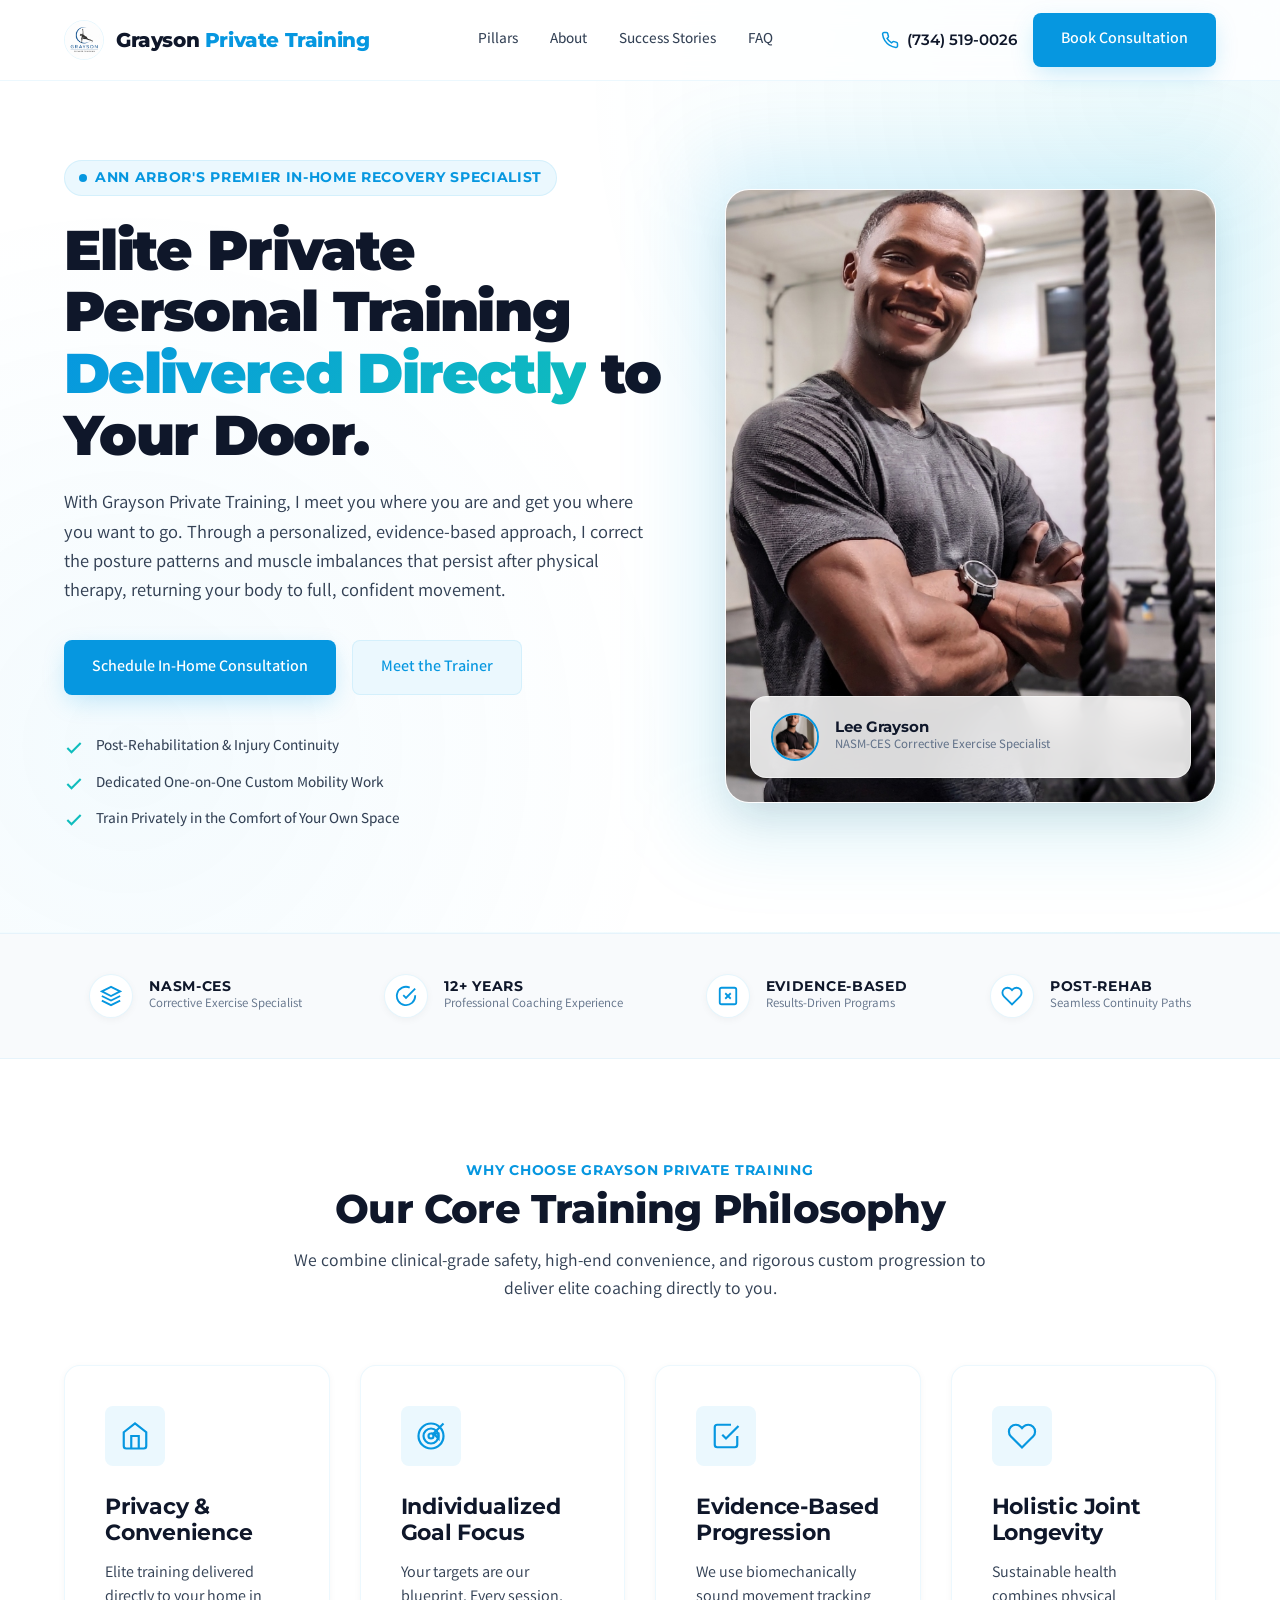
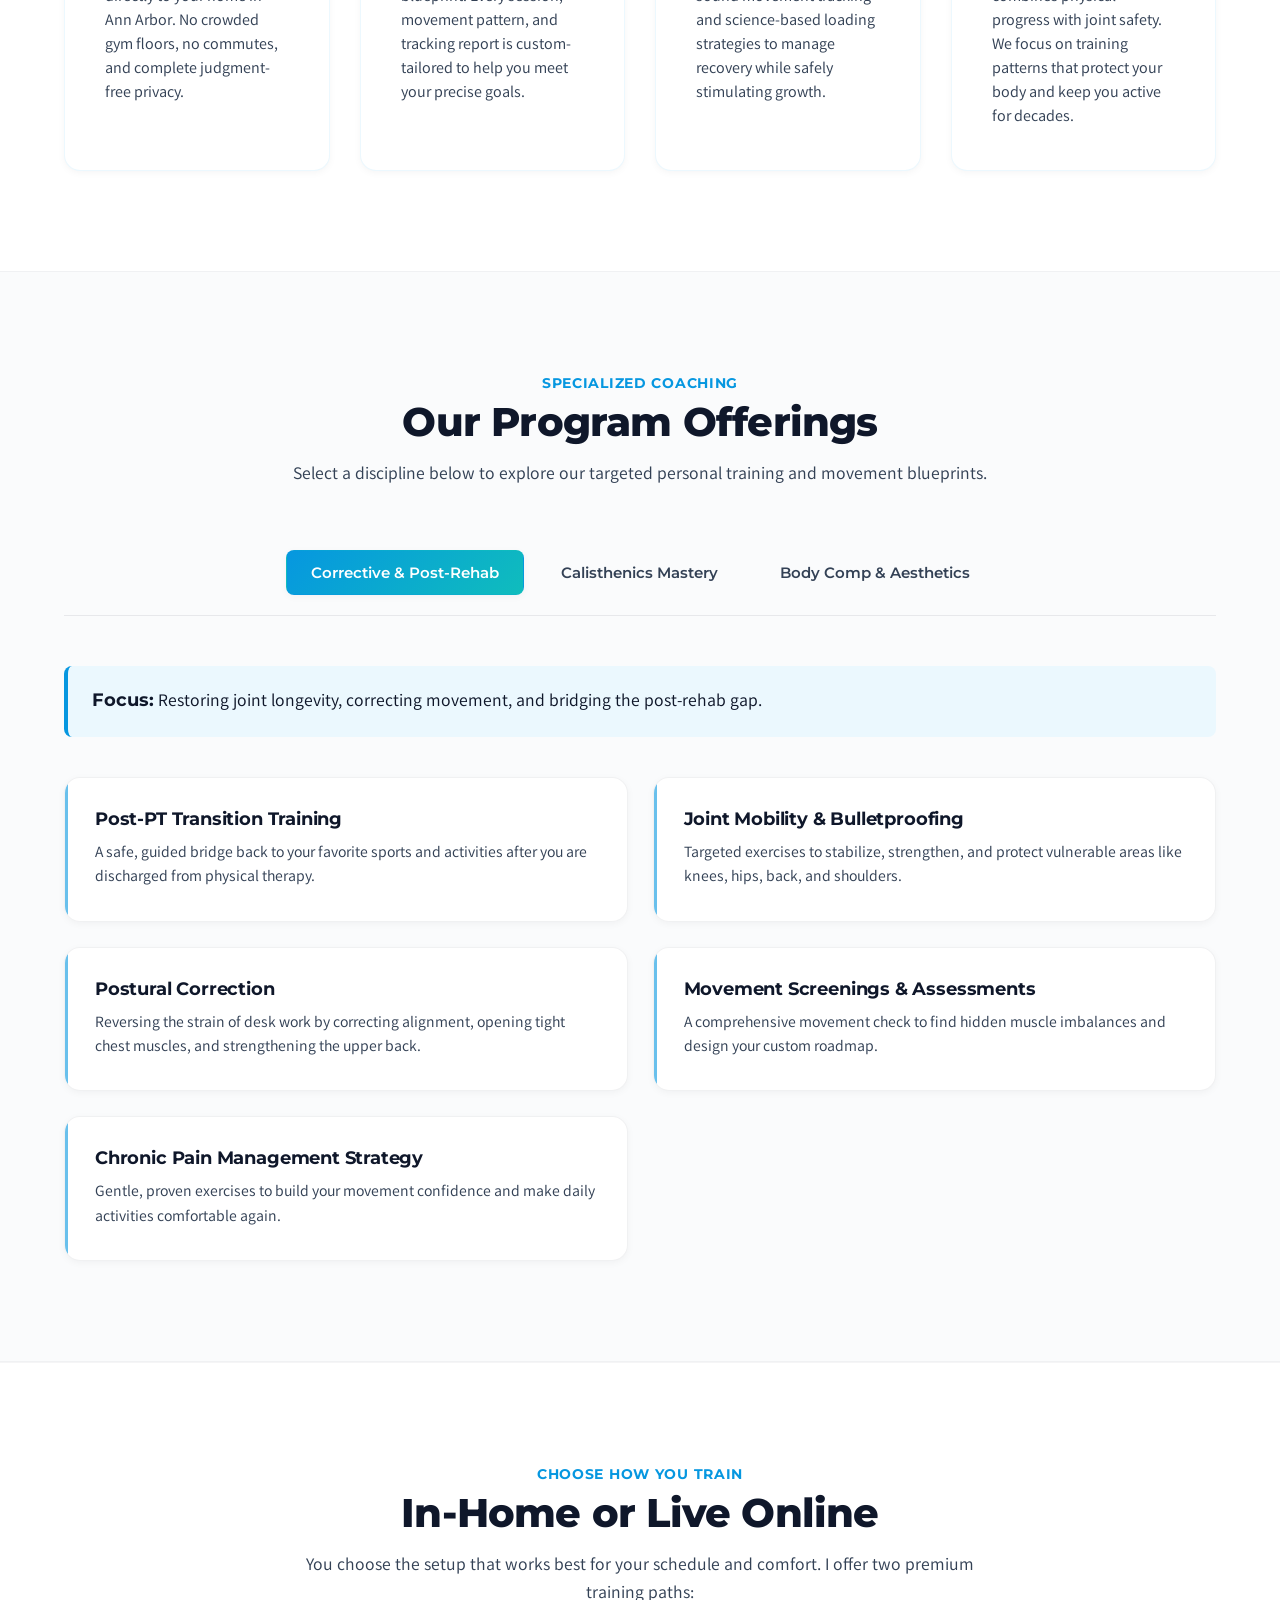
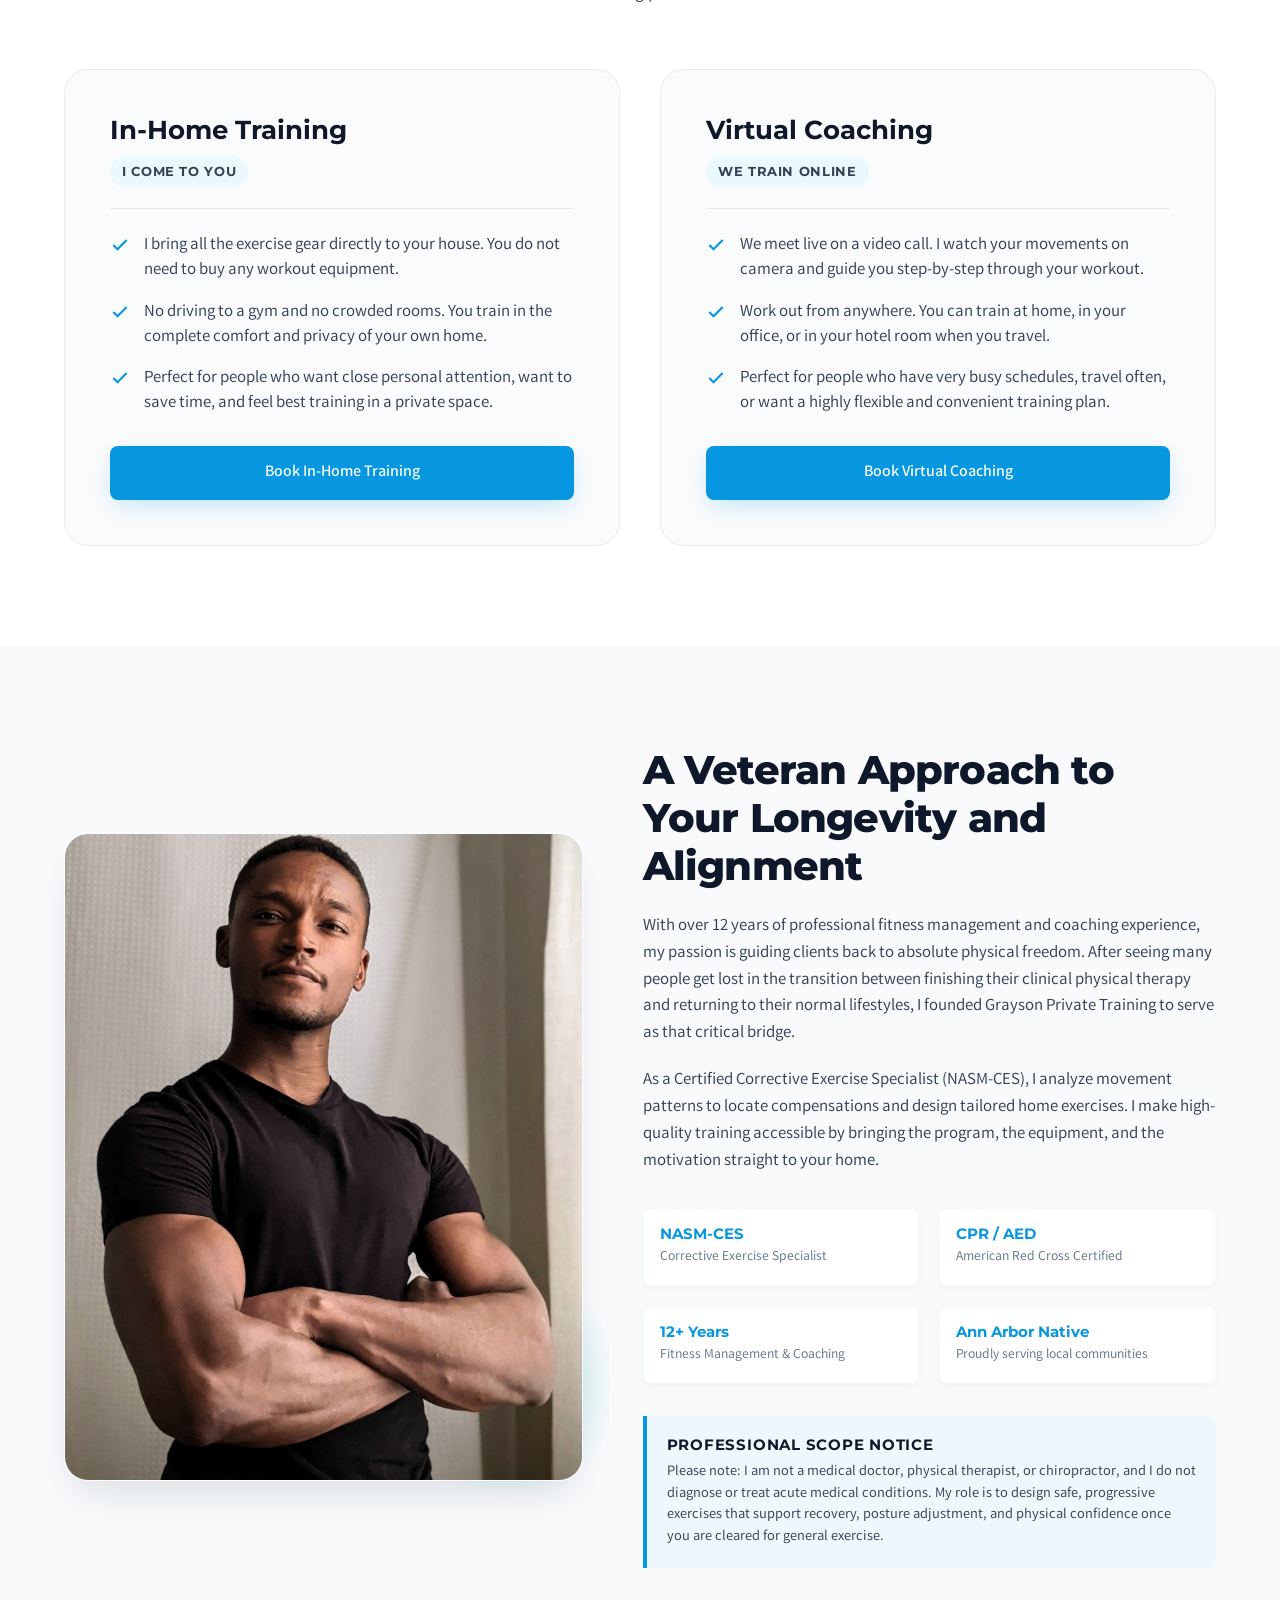
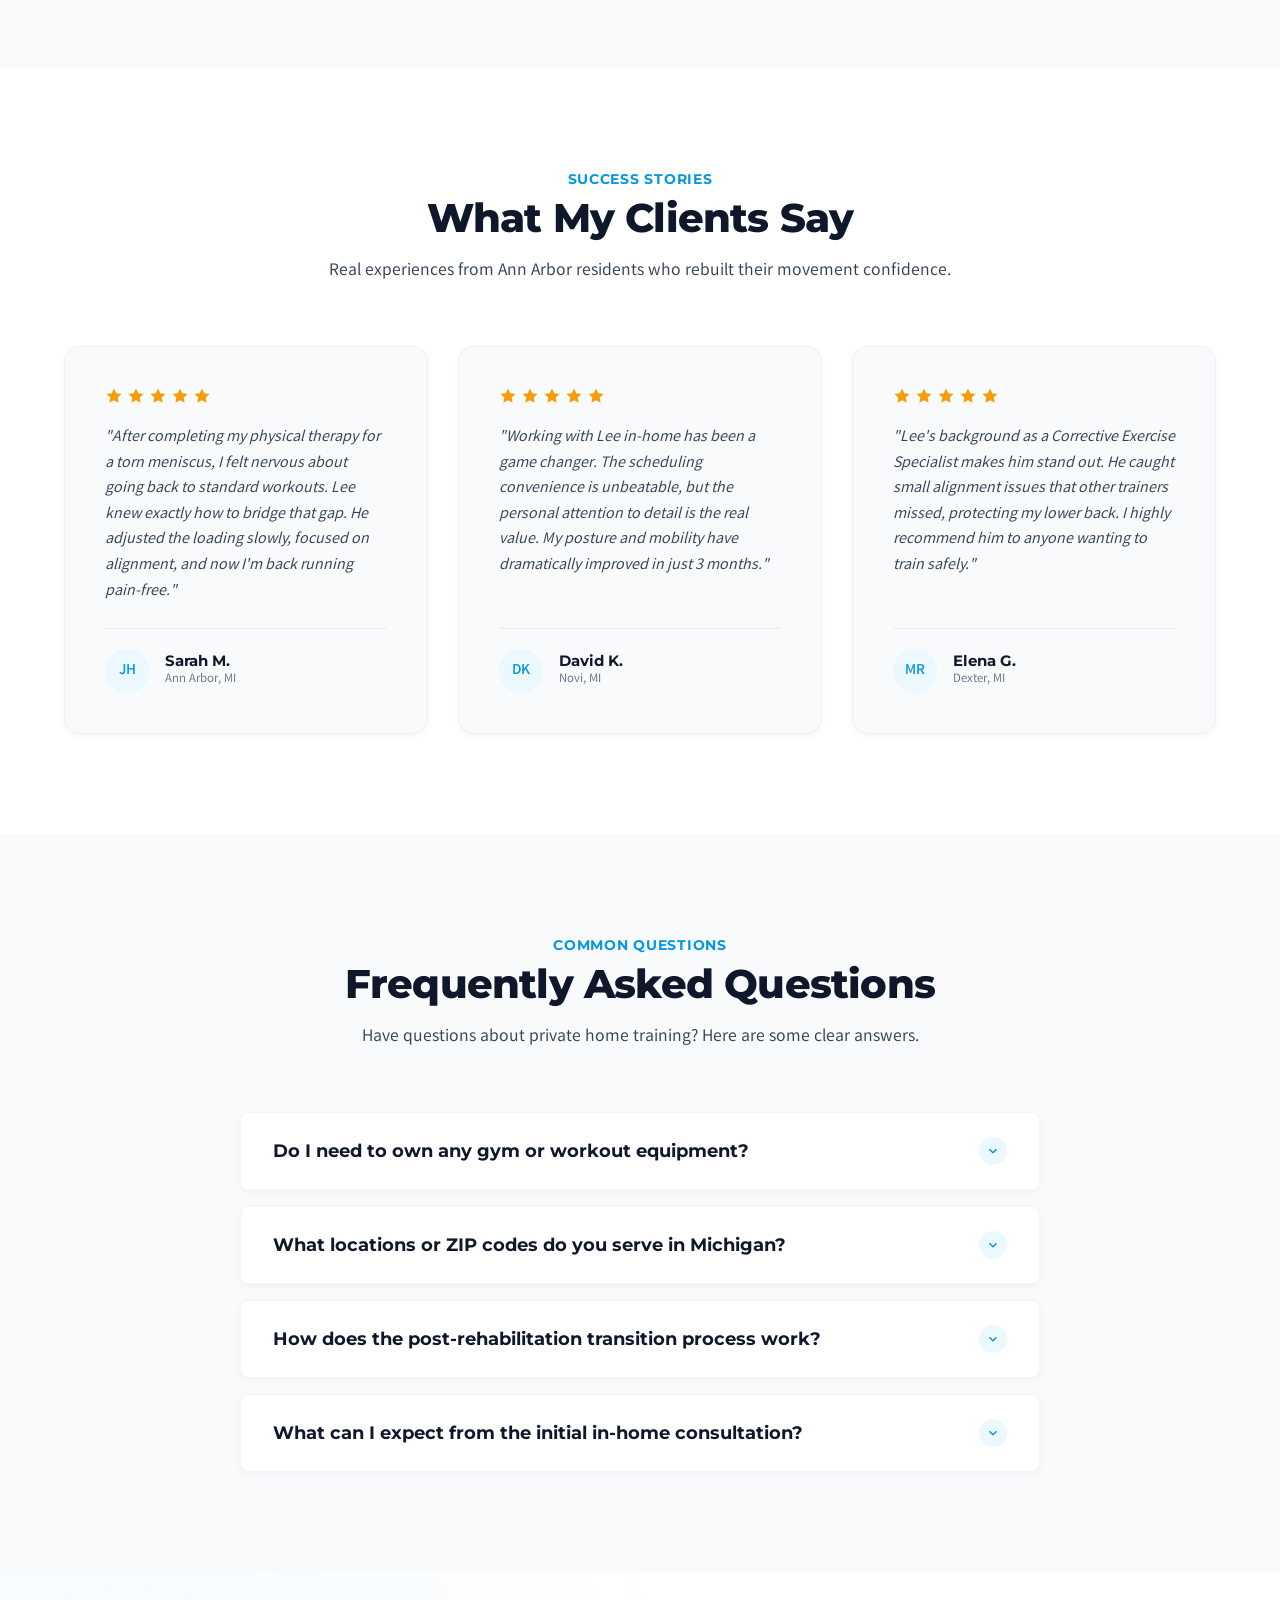
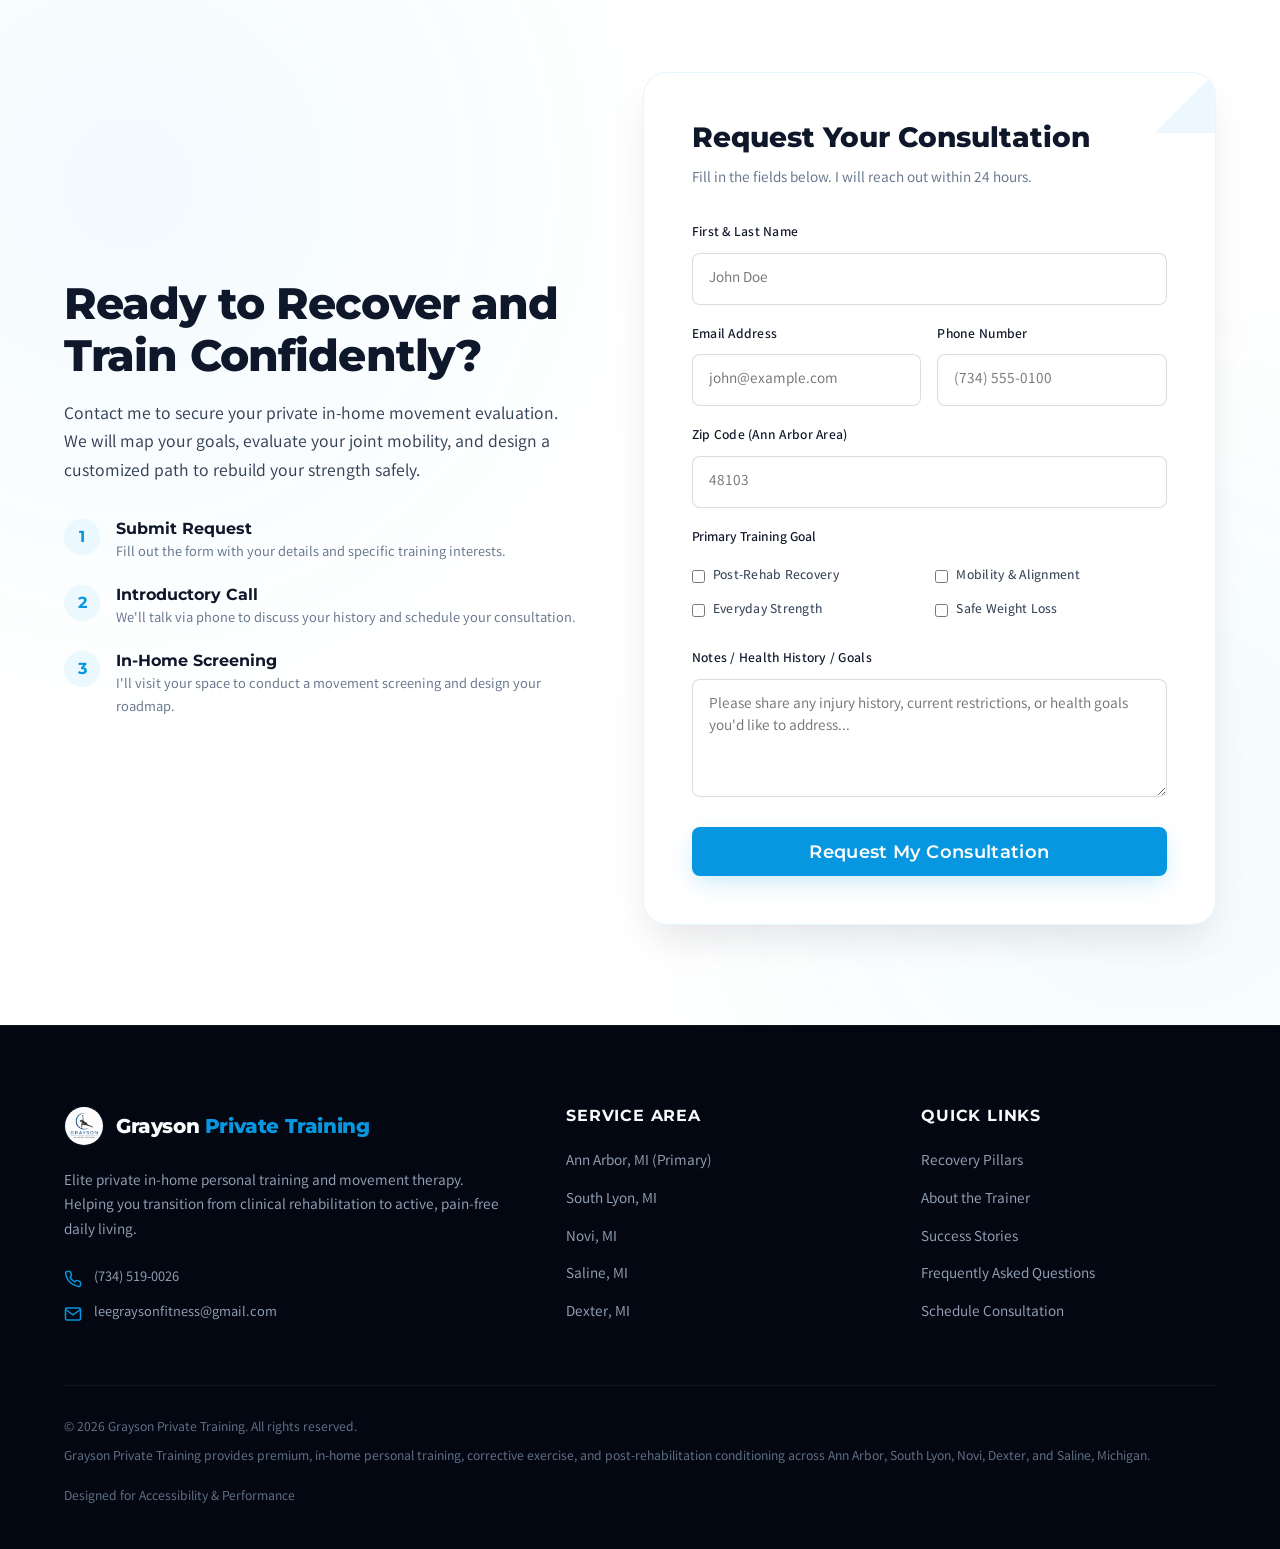
==== commit 3e4ce63b: "Fix hero description grammar and target icon arrowhead pointing direction" ====
--- a/index.html
+++ b/index.html
@@ -145,7 +145,7 @@
                         Ann Arbor's Premier In-Home Recovery Specialist
                     </div>
                     <h1 id="hero-title">Elite Private Personal Training <span class="gradient-text">Delivered Directly</span> to Your Door.</h1>
-                    <p>At Grayson Private Training, I meet you where you are and get you where you want to go. Through a personalized, evidence-based approach, I correct the posture patterns and muscle imbalances that persist after physical therapy, returning your body to full, confident movement.</p>
+                    <p>With Grayson Private Training, I meet you where you are and get you where you want to go. Through a personalized, evidence-based approach, I correct the posture patterns and muscle imbalances that persist after physical therapy, returning your body to full, confident movement.</p>
                     
                     <div class="hero-buttons">
                         <a href="#consultation" class="btn btn-primary">Schedule In-Home Consultation</a>
@@ -263,7 +263,7 @@
                                 <circle cx="12" cy="12" r="6"/>
                                 <circle cx="12" cy="12" r="2"/>
                                 <line x1="22" y1="2" x2="14" y2="10"/>
-                                <polygon points="22 2 18 2 22 6 22 2"/>
+                                <path d="M14 10h4v4z"/>
                             </svg>
                         </div>
                         <h3>Individualized Goal Focus</h3>
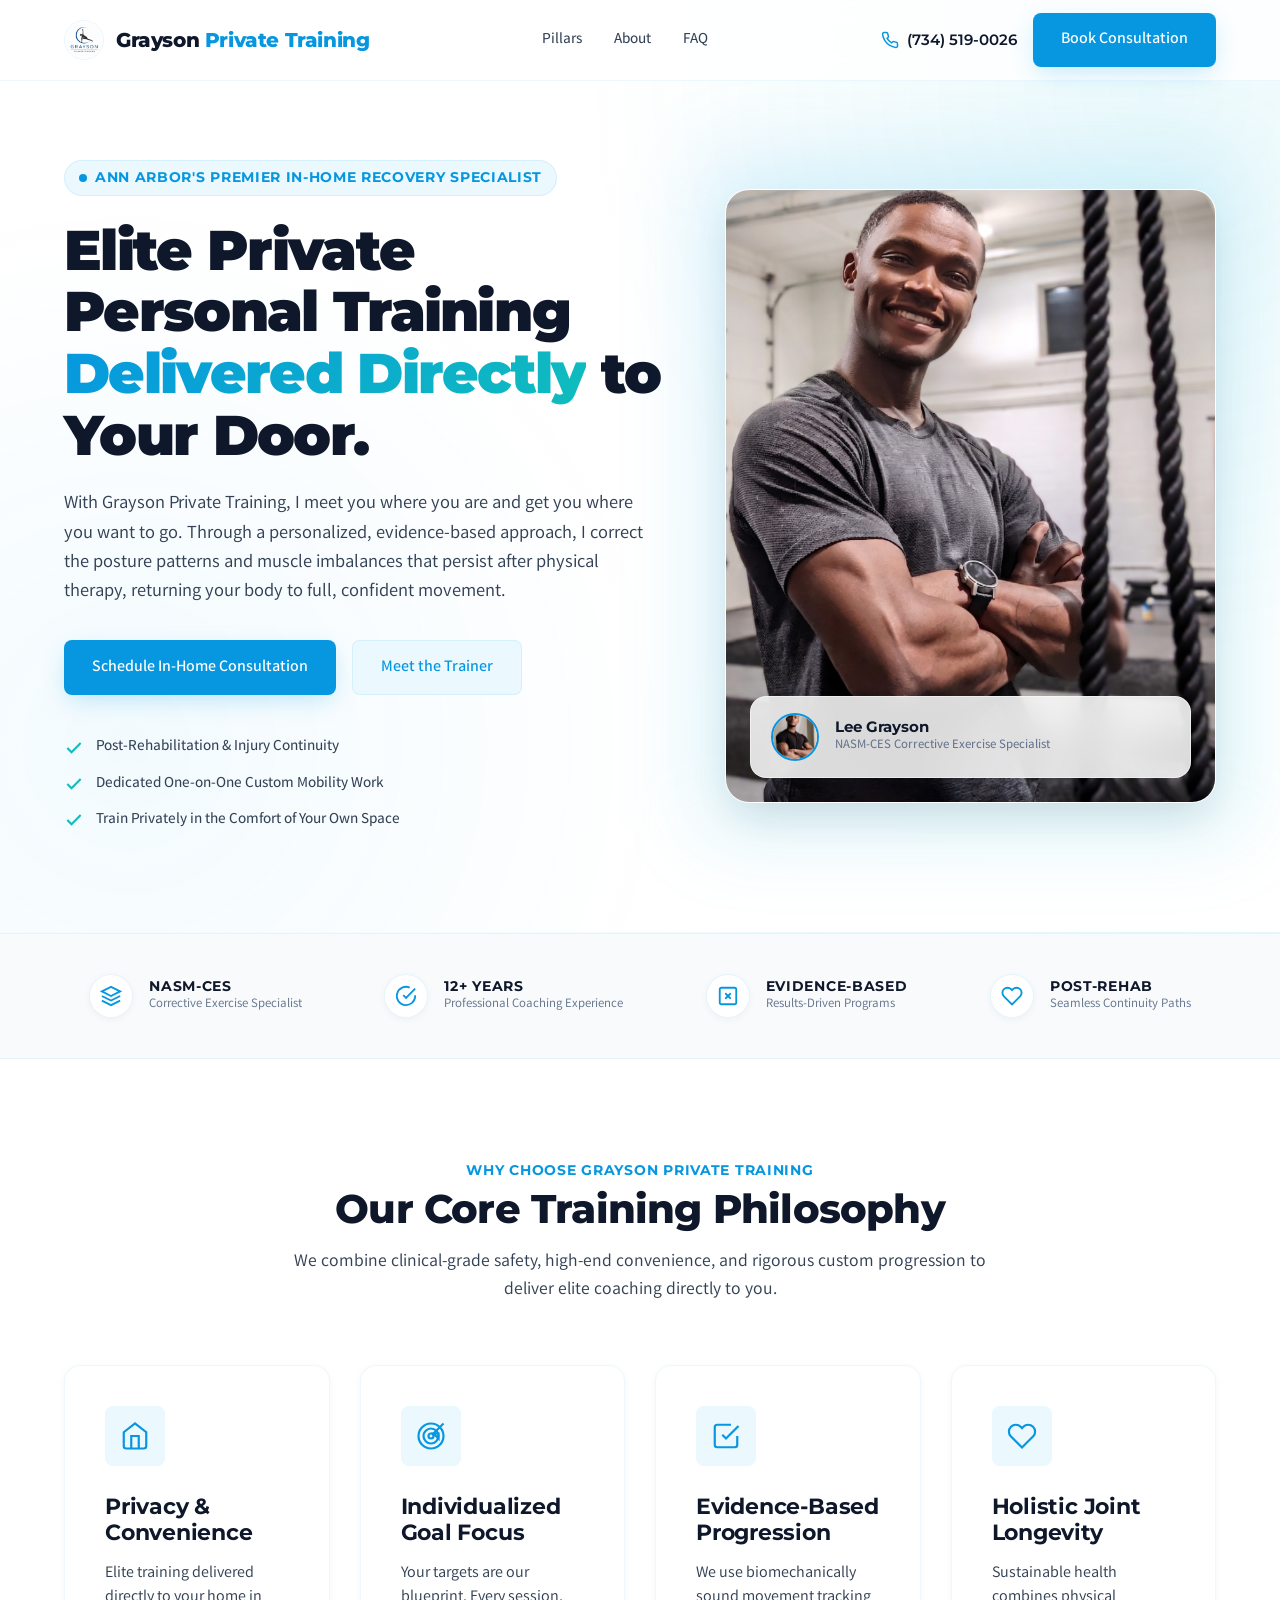
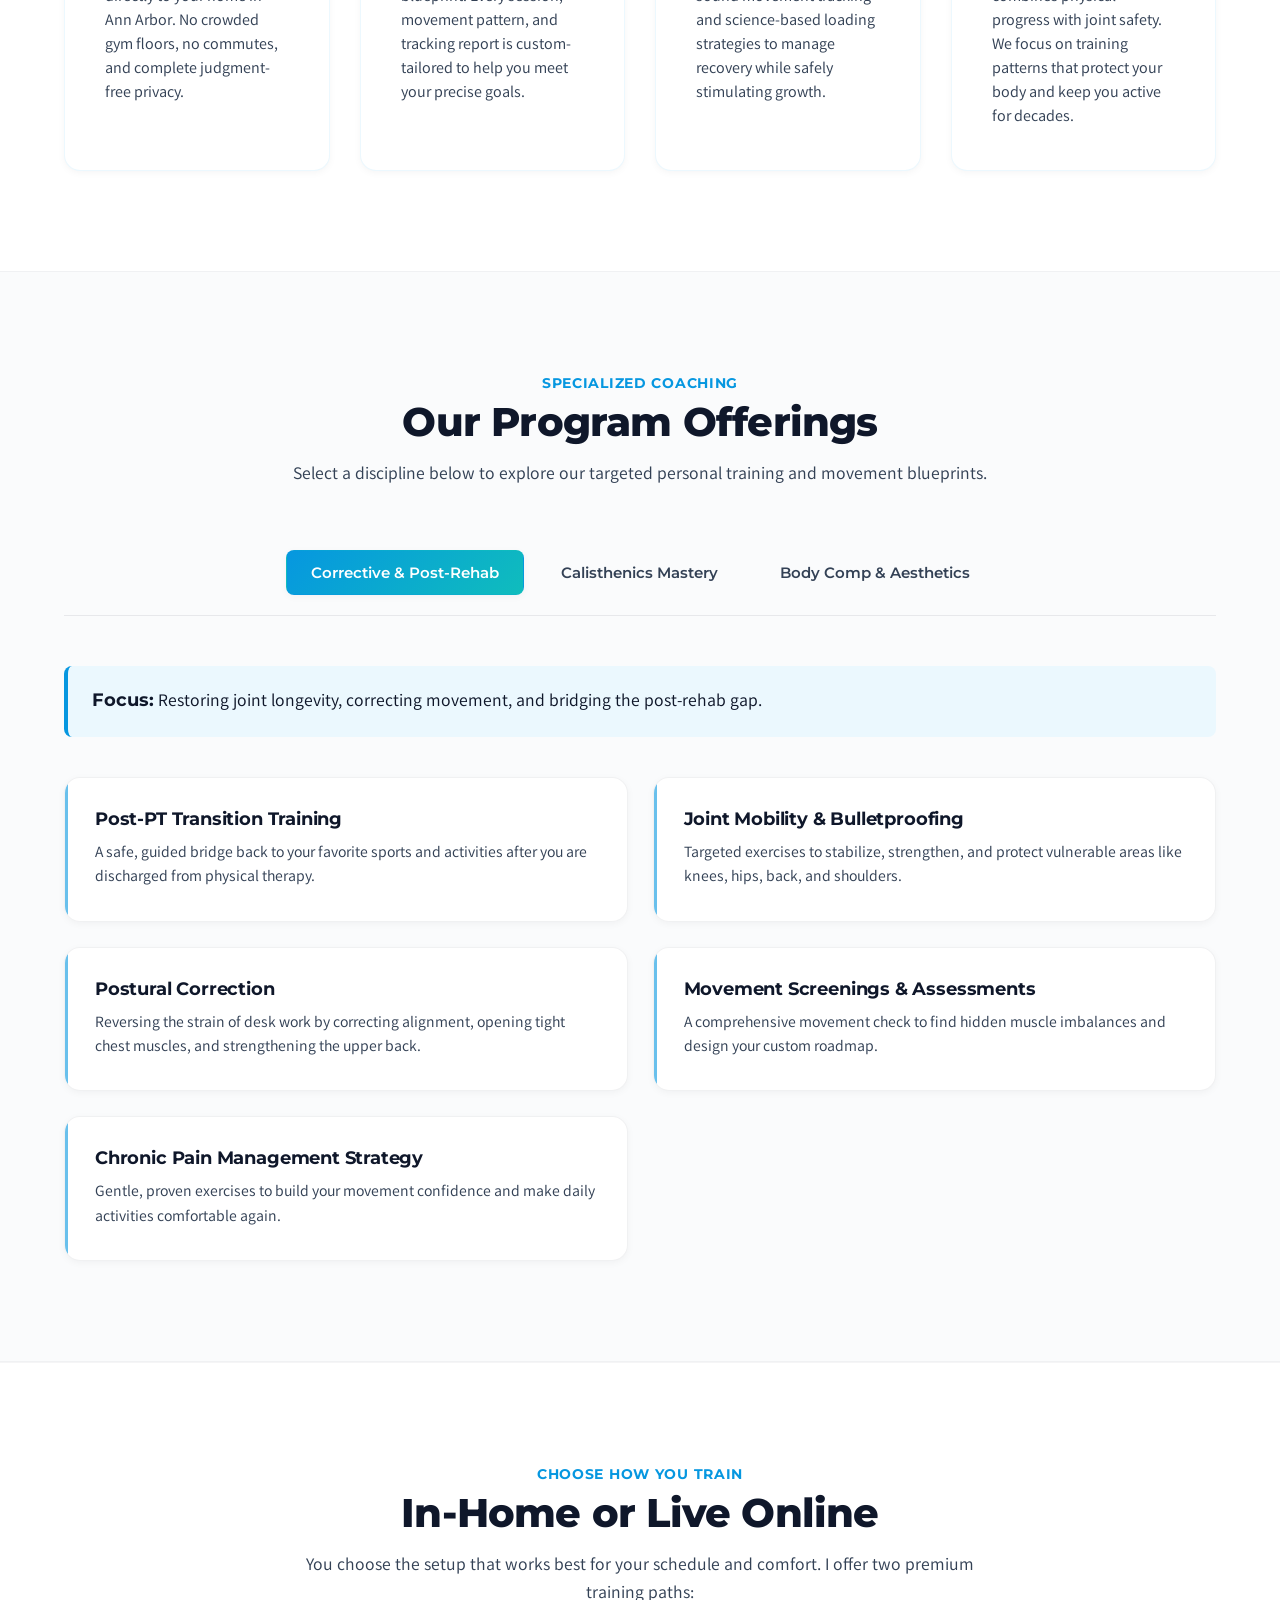
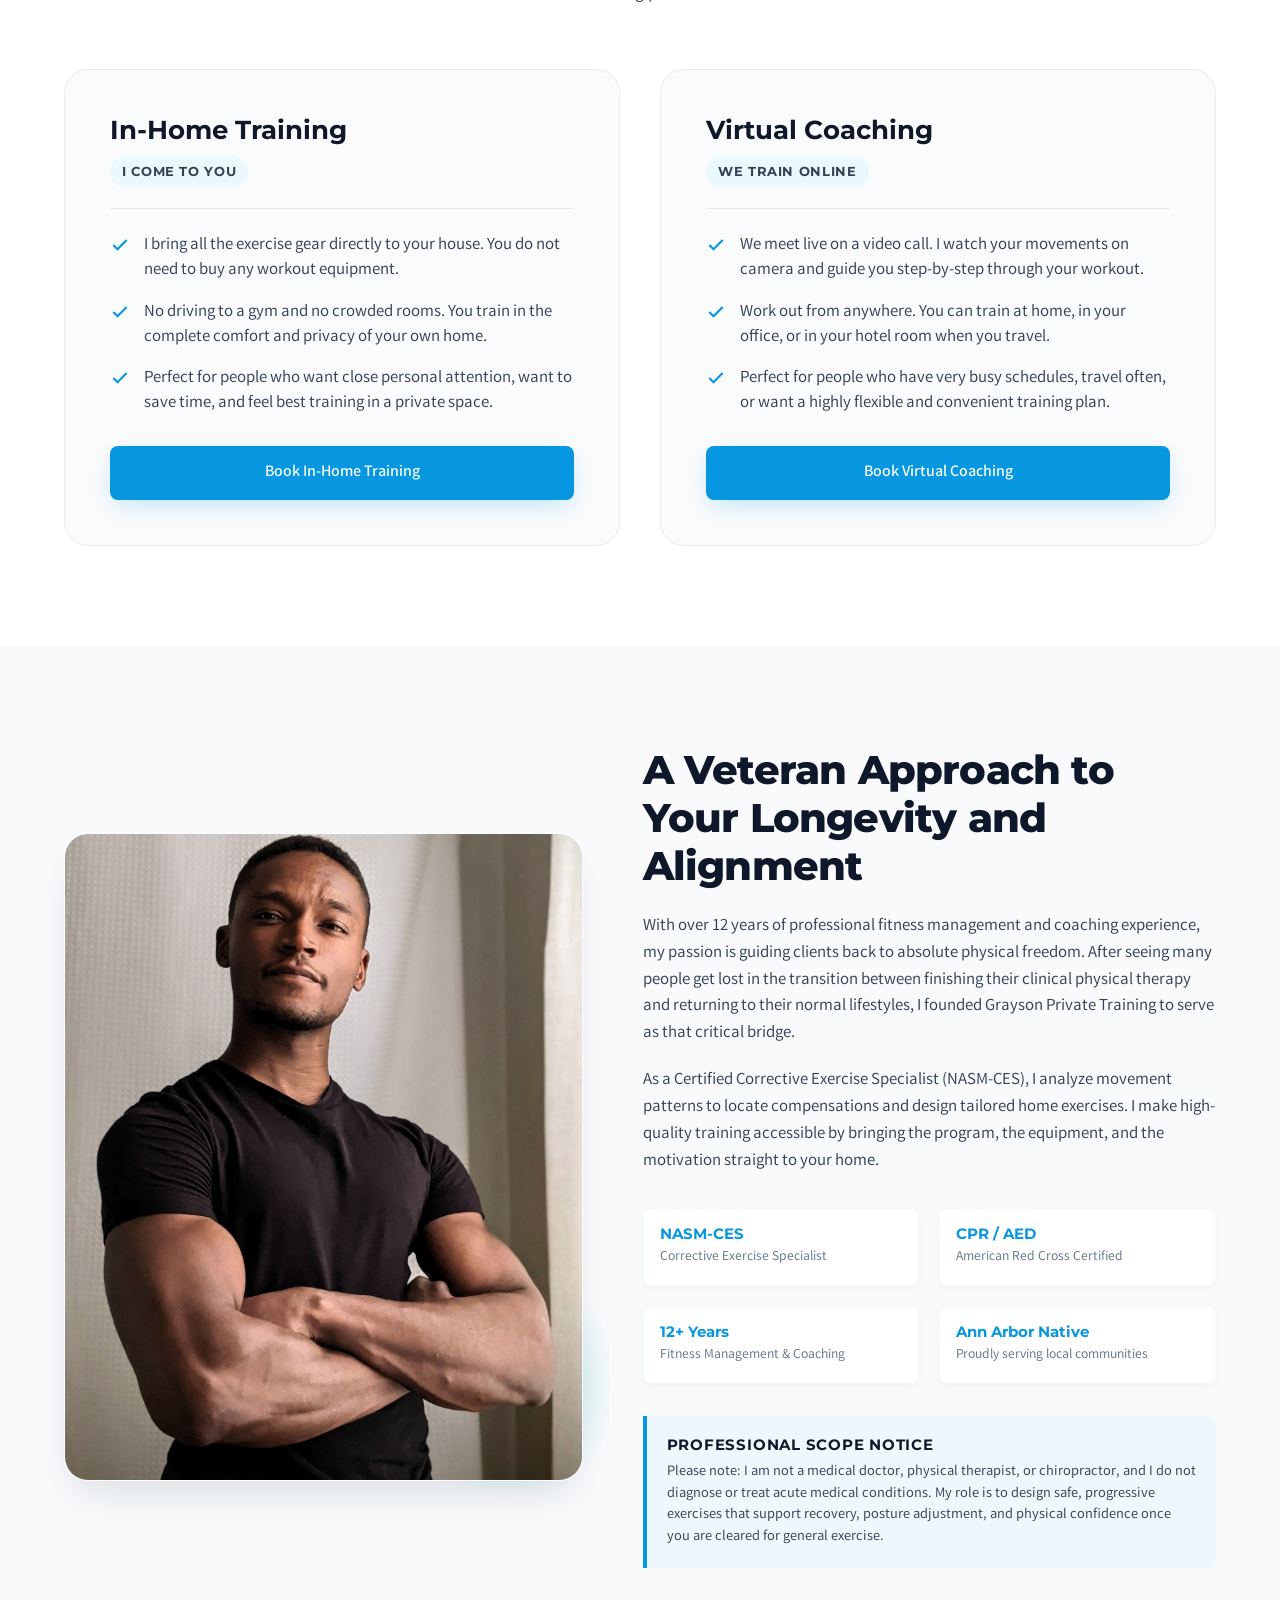
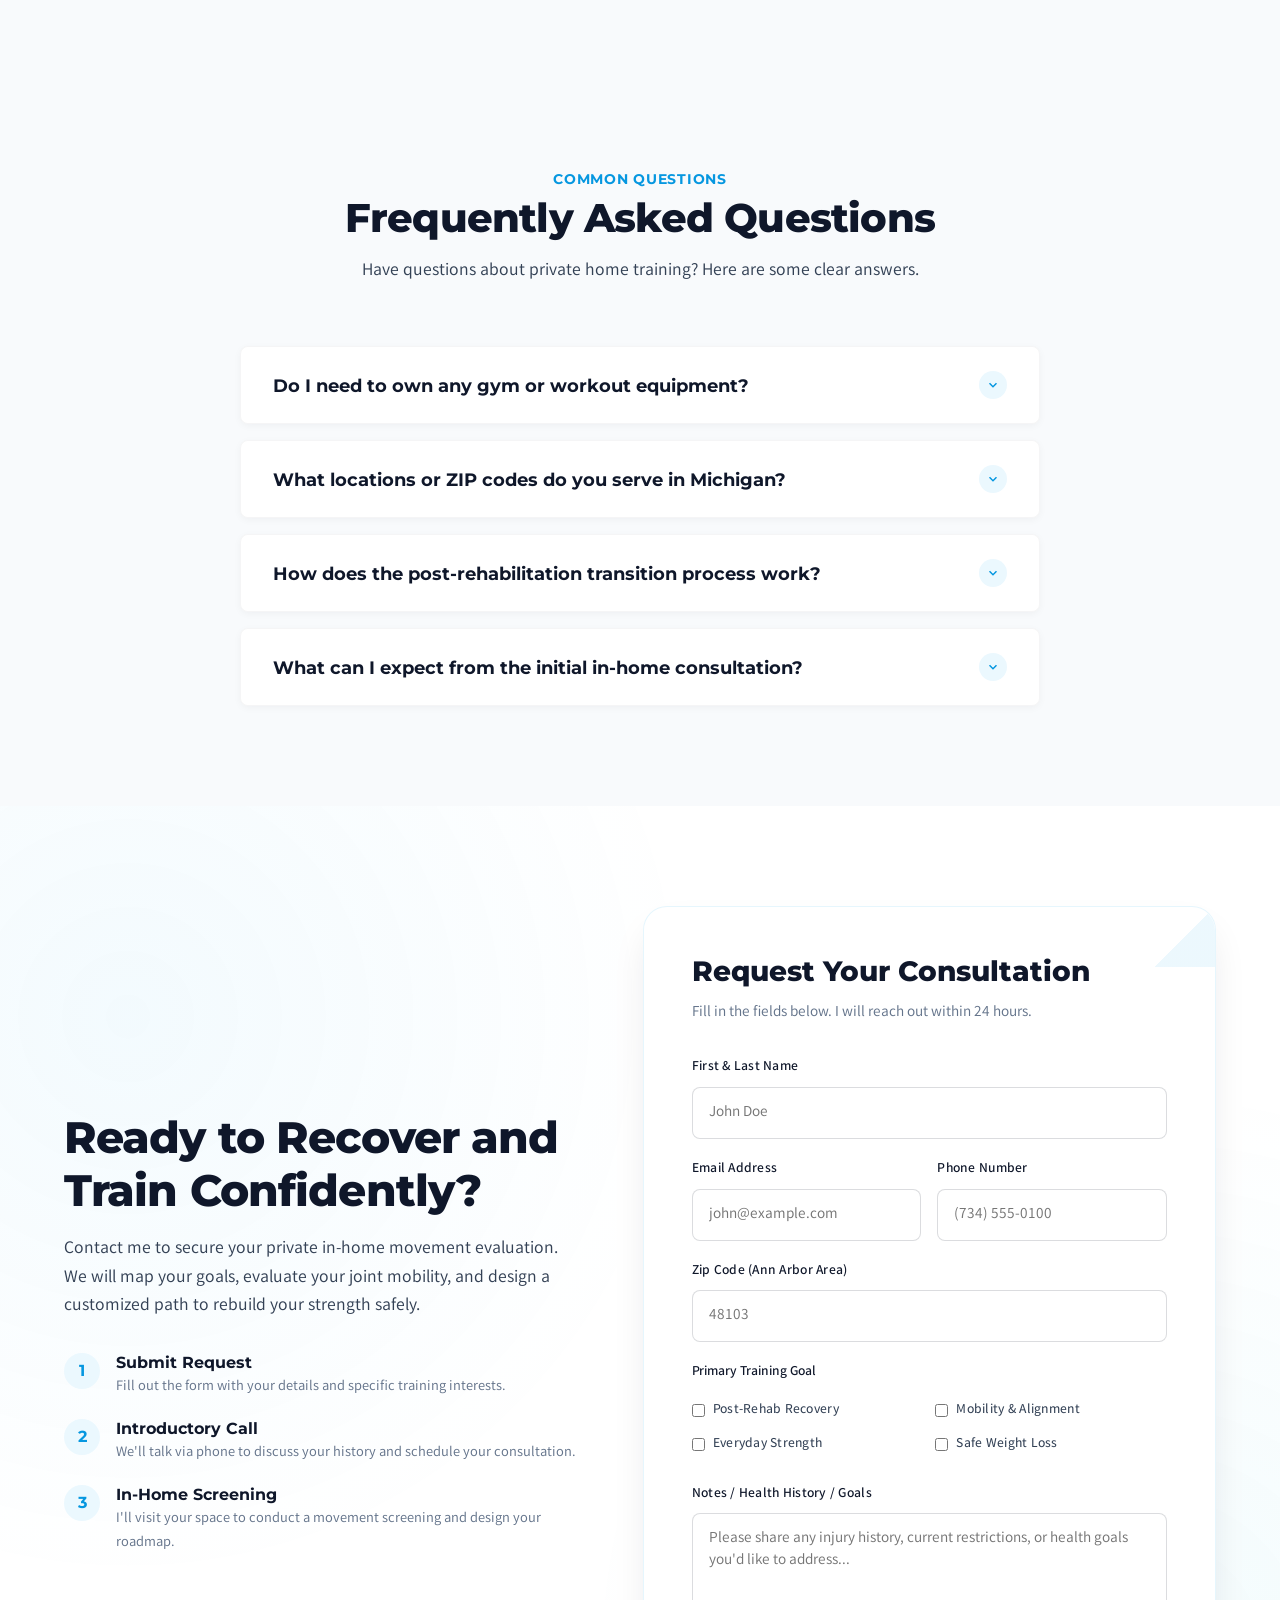
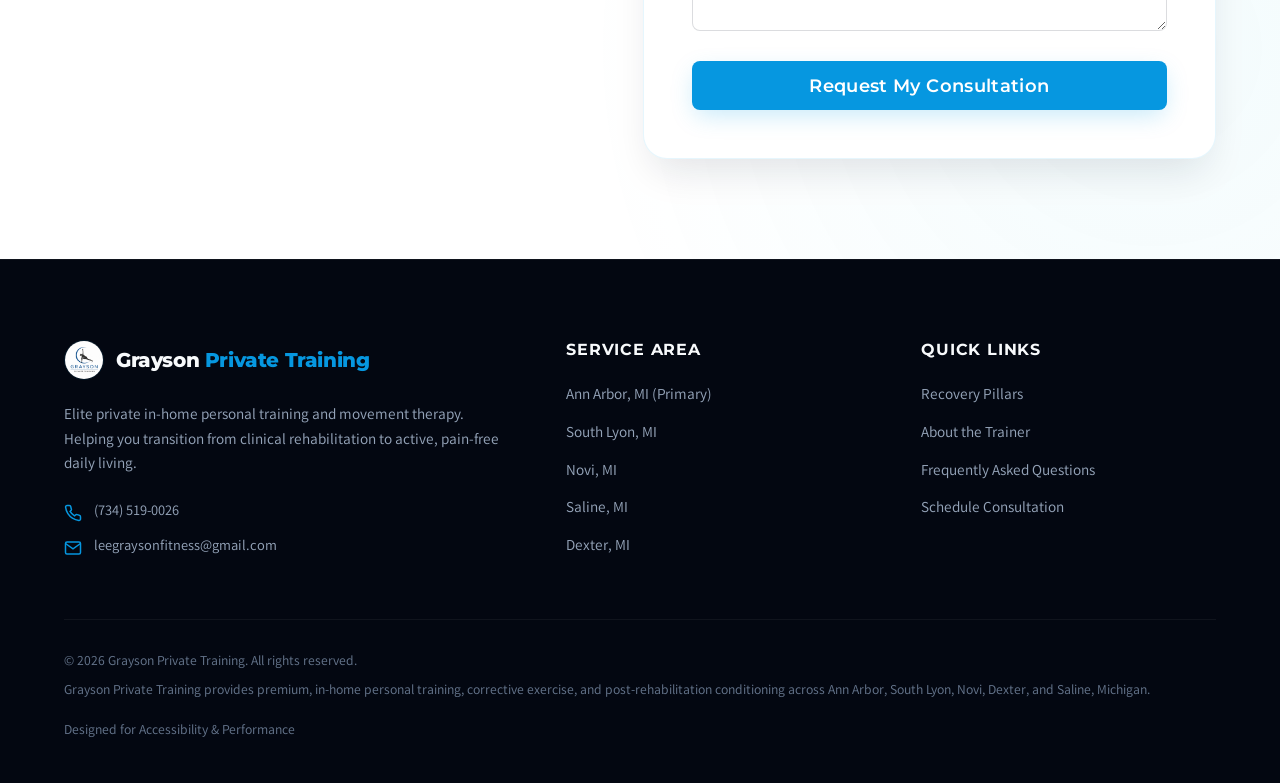
==== commit 9032646c: "Remove Success Stories (Client Testimonials) section and links" ====
--- a/index.html
+++ b/index.html
@@ -105,7 +105,6 @@
                 <ul class="nav-menu">
                     <li><a href="#pillars" class="nav-link">Pillars</a></li>
                     <li><a href="#about" class="nav-link">About</a></li>
-                    <li><a href="#testimonials" class="nav-link">Success Stories</a></li>
                     <li><a href="#faq" class="nav-link">FAQ</a></li>
                     <li class="nav-cta-mobile">
                         <a href="tel:7345190026" class="phone-cta">
@@ -506,75 +505,7 @@
         </section>
 
 
-        <!-- SECTION 5: CLIENT TESTIMONIALS -->
-        <section class="section-padding testimonials-section" id="testimonials" aria-labelledby="testimonials-title">
-            <div class="container">
-                <div class="section-header reveal">
-                    <span class="subtitle">Success Stories</span>
-                    <h2 id="testimonials-title">What My Clients Say</h2>
-                    <p>Real experiences from Ann Arbor residents who rebuilt their movement confidence.</p>
-                </div>
-
-                <div class="testimonials-grid">
-                    <!-- Testimonial 1 -->
-                    <div class="testimonial-card reveal">
-                        <div class="testimonial-rating" aria-label="5 out of 5 stars">
-                            <svg viewBox="0 0 24 24"><polygon points="12 2 15.09 8.26 22 9.27 17 14.14 18.18 21.02 12 17.77 5.82 21.02 7 14.14 2 9.27 8.91 8.26 12 2"/></svg>
-                            <svg viewBox="0 0 24 24"><polygon points="12 2 15.09 8.26 22 9.27 17 14.14 18.18 21.02 12 17.77 5.82 21.02 7 14.14 2 9.27 8.91 8.26 12 2"/></svg>
-                            <svg viewBox="0 0 24 24"><polygon points="12 2 15.09 8.26 22 9.27 17 14.14 18.18 21.02 12 17.77 5.82 21.02 7 14.14 2 9.27 8.91 8.26 12 2"/></svg>
-                            <svg viewBox="0 0 24 24"><polygon points="12 2 15.09 8.26 22 9.27 17 14.14 18.18 21.02 12 17.77 5.82 21.02 7 14.14 2 9.27 8.91 8.26 12 2"/></svg>
-                            <svg viewBox="0 0 24 24"><polygon points="12 2 15.09 8.26 22 9.27 17 14.14 18.18 21.02 12 17.77 5.82 21.02 7 14.14 2 9.27 8.91 8.26 12 2"/></svg>
-                        </div>
-                        <p class="testimonial-text">"After completing my physical therapy for a torn meniscus, I felt nervous about going back to standard workouts. Lee knew exactly how to bridge that gap. He adjusted the loading slowly, focused on alignment, and now I'm back running pain-free."</p>
-                        <div class="testimonial-author">
-                            <div class="author-initials">JH</div>
-                            <div class="author-info">
-                                <h4>Sarah M.</h4>
-                                <p>Ann Arbor, MI</p>
-                            </div>
-                        </div>
-                    </div>
-
-                    <!-- Testimonial 2 -->
-                    <div class="testimonial-card reveal">
-                        <div class="testimonial-rating" aria-label="5 out of 5 stars">
-                            <svg viewBox="0 0 24 24"><polygon points="12 2 15.09 8.26 22 9.27 17 14.14 18.18 21.02 12 17.77 5.82 21.02 7 14.14 2 9.27 8.91 8.26 12 2"/></svg>
-                            <svg viewBox="0 0 24 24"><polygon points="12 2 15.09 8.26 22 9.27 17 14.14 18.18 21.02 12 17.77 5.82 21.02 7 14.14 2 9.27 8.91 8.26 12 2"/></svg>
-                            <svg viewBox="0 0 24 24"><polygon points="12 2 15.09 8.26 22 9.27 17 14.14 18.18 21.02 12 17.77 5.82 21.02 7 14.14 2 9.27 8.91 8.26 12 2"/></svg>
-                            <svg viewBox="0 0 24 24"><polygon points="12 2 15.09 8.26 22 9.27 17 14.14 18.18 21.02 12 17.77 5.82 21.02 7 14.14 2 9.27 8.91 8.26 12 2"/></svg>
-                            <svg viewBox="0 0 24 24"><polygon points="12 2 15.09 8.26 22 9.27 17 14.14 18.18 21.02 12 17.77 5.82 21.02 7 14.14 2 9.27 8.91 8.26 12 2"/></svg>
-                        </div>
-                        <p class="testimonial-text">"Working with Lee in-home has been a game changer. The scheduling convenience is unbeatable, but the personal attention to detail is the real value. My posture and mobility have dramatically improved in just 3 months."</p>
-                        <div class="testimonial-author">
-                            <div class="author-initials">DK</div>
-                            <div class="author-info">
-                                <h4>David K.</h4>
-                                <p>Novi, MI</p>
-                            </div>
-                        </div>
-                    </div>
-
-                    <!-- Testimonial 3 -->
-                    <div class="testimonial-card reveal">
-                        <div class="testimonial-rating" aria-label="5 out of 5 stars">
-                            <svg viewBox="0 0 24 24"><polygon points="12 2 15.09 8.26 22 9.27 17 14.14 18.18 21.02 12 17.77 5.82 21.02 7 14.14 2 9.27 8.91 8.26 12 2"/></svg>
-                            <svg viewBox="0 0 24 24"><polygon points="12 2 15.09 8.26 22 9.27 17 14.14 18.18 21.02 12 17.77 5.82 21.02 7 14.14 2 9.27 8.91 8.26 12 2"/></svg>
-                            <svg viewBox="0 0 24 24"><polygon points="12 2 15.09 8.26 22 9.27 17 14.14 18.18 21.02 12 17.77 5.82 21.02 7 14.14 2 9.27 8.91 8.26 12 2"/></svg>
-                            <svg viewBox="0 0 24 24"><polygon points="12 2 15.09 8.26 22 9.27 17 14.14 18.18 21.02 12 17.77 5.82 21.02 7 14.14 2 9.27 8.91 8.26 12 2"/></svg>
-                            <svg viewBox="0 0 24 24"><polygon points="12 2 15.09 8.26 22 9.27 17 14.14 18.18 21.02 12 17.77 5.82 21.02 7 14.14 2 9.27 8.91 8.26 12 2"/></svg>
-                        </div>
-                        <p class="testimonial-text">"Lee's background as a Corrective Exercise Specialist makes him stand out. He caught small alignment issues that other trainers missed, protecting my lower back. I highly recommend him to anyone wanting to train safely."</p>
-                        <div class="testimonial-author">
-                            <div class="author-initials">MR</div>
-                            <div class="author-info">
-                                <h4>Elena G.</h4>
-                                <p>Dexter, MI</p>
-                            </div>
-                        </div>
-                    </div>
-                </div>
-            </div>
-        </section>
+
 
         <!-- SECTION 6: FAQ ACCORDION -->
         <section class="section-padding faq-section" id="faq" aria-labelledby="faq-title">
@@ -796,7 +727,6 @@
                     <ul class="footer-links">
                         <li><a href="#pillars">Recovery Pillars</a></li>
                         <li><a href="#about">About the Trainer</a></li>
-                        <li><a href="#testimonials">Success Stories</a></li>
                         <li><a href="#faq">Frequently Asked Questions</a></li>
                         <li><a href="#consultation">Schedule Consultation</a></li>
                     </ul>
